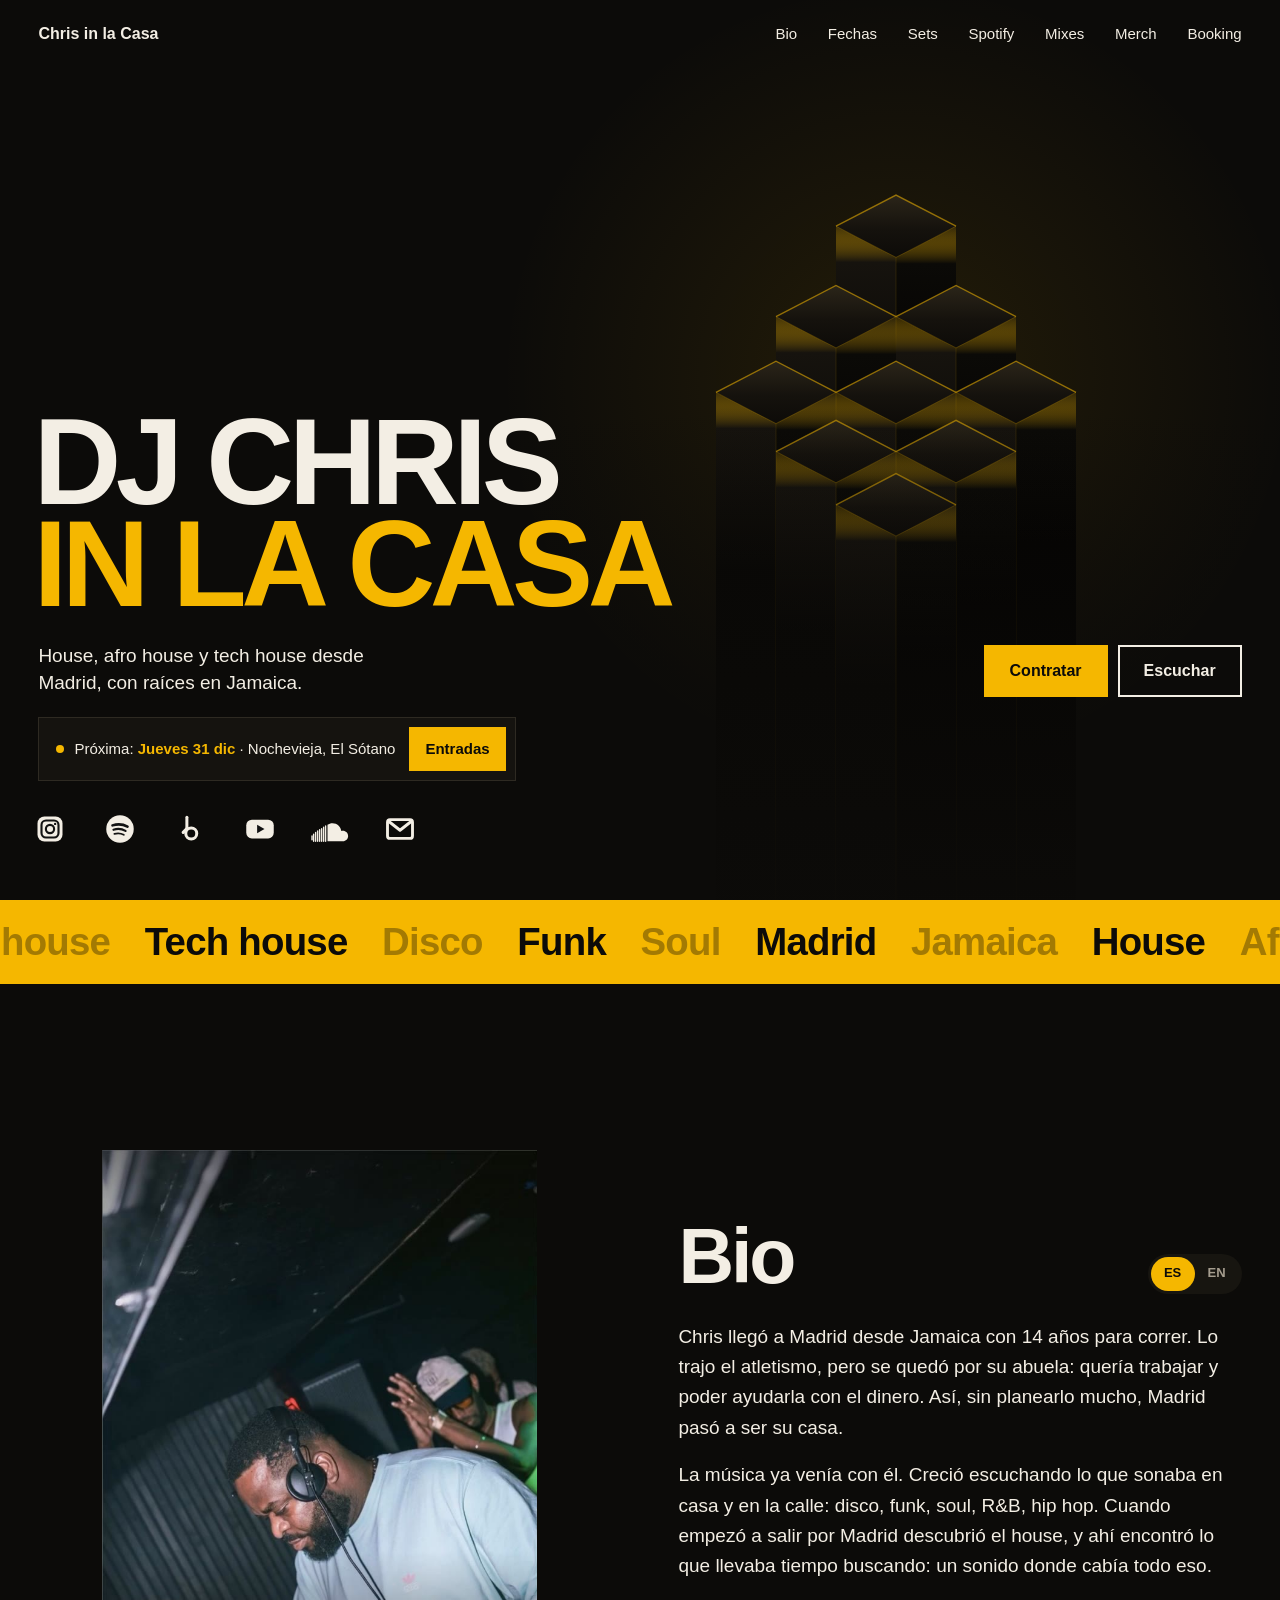
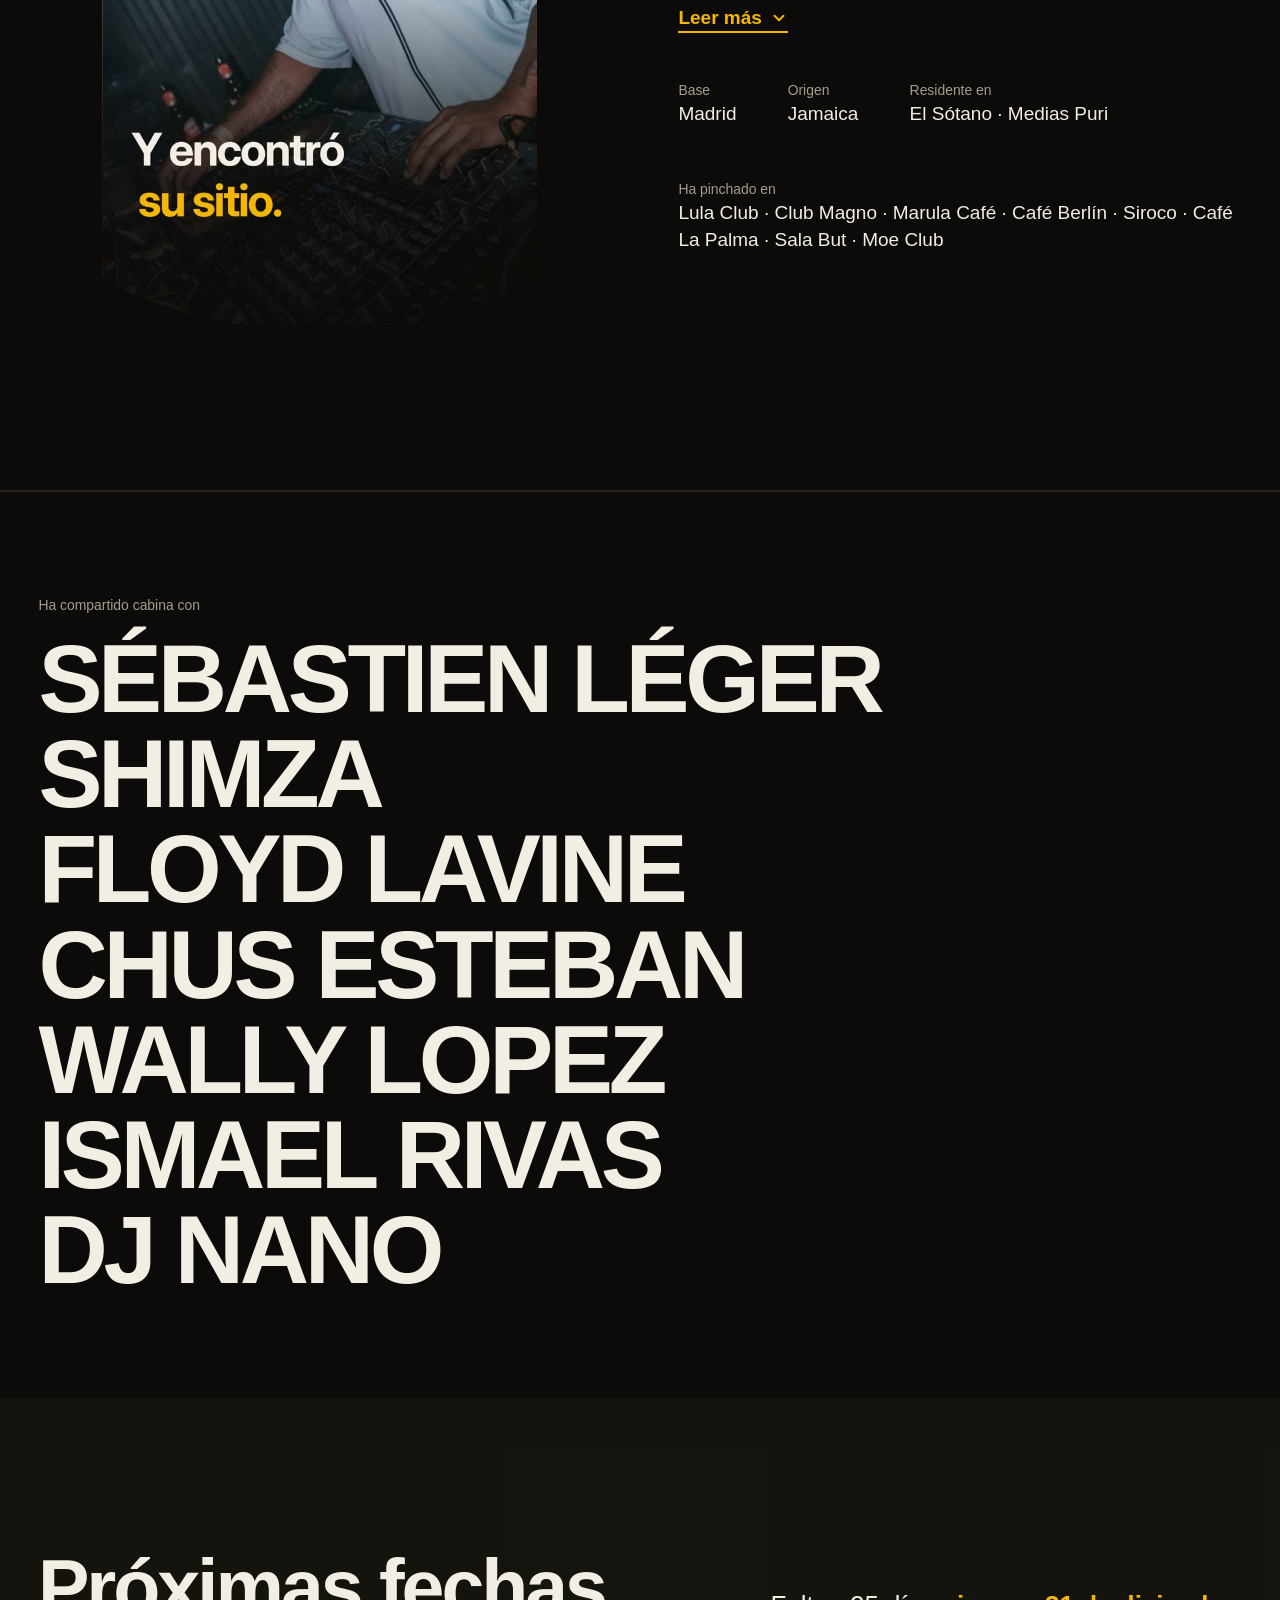
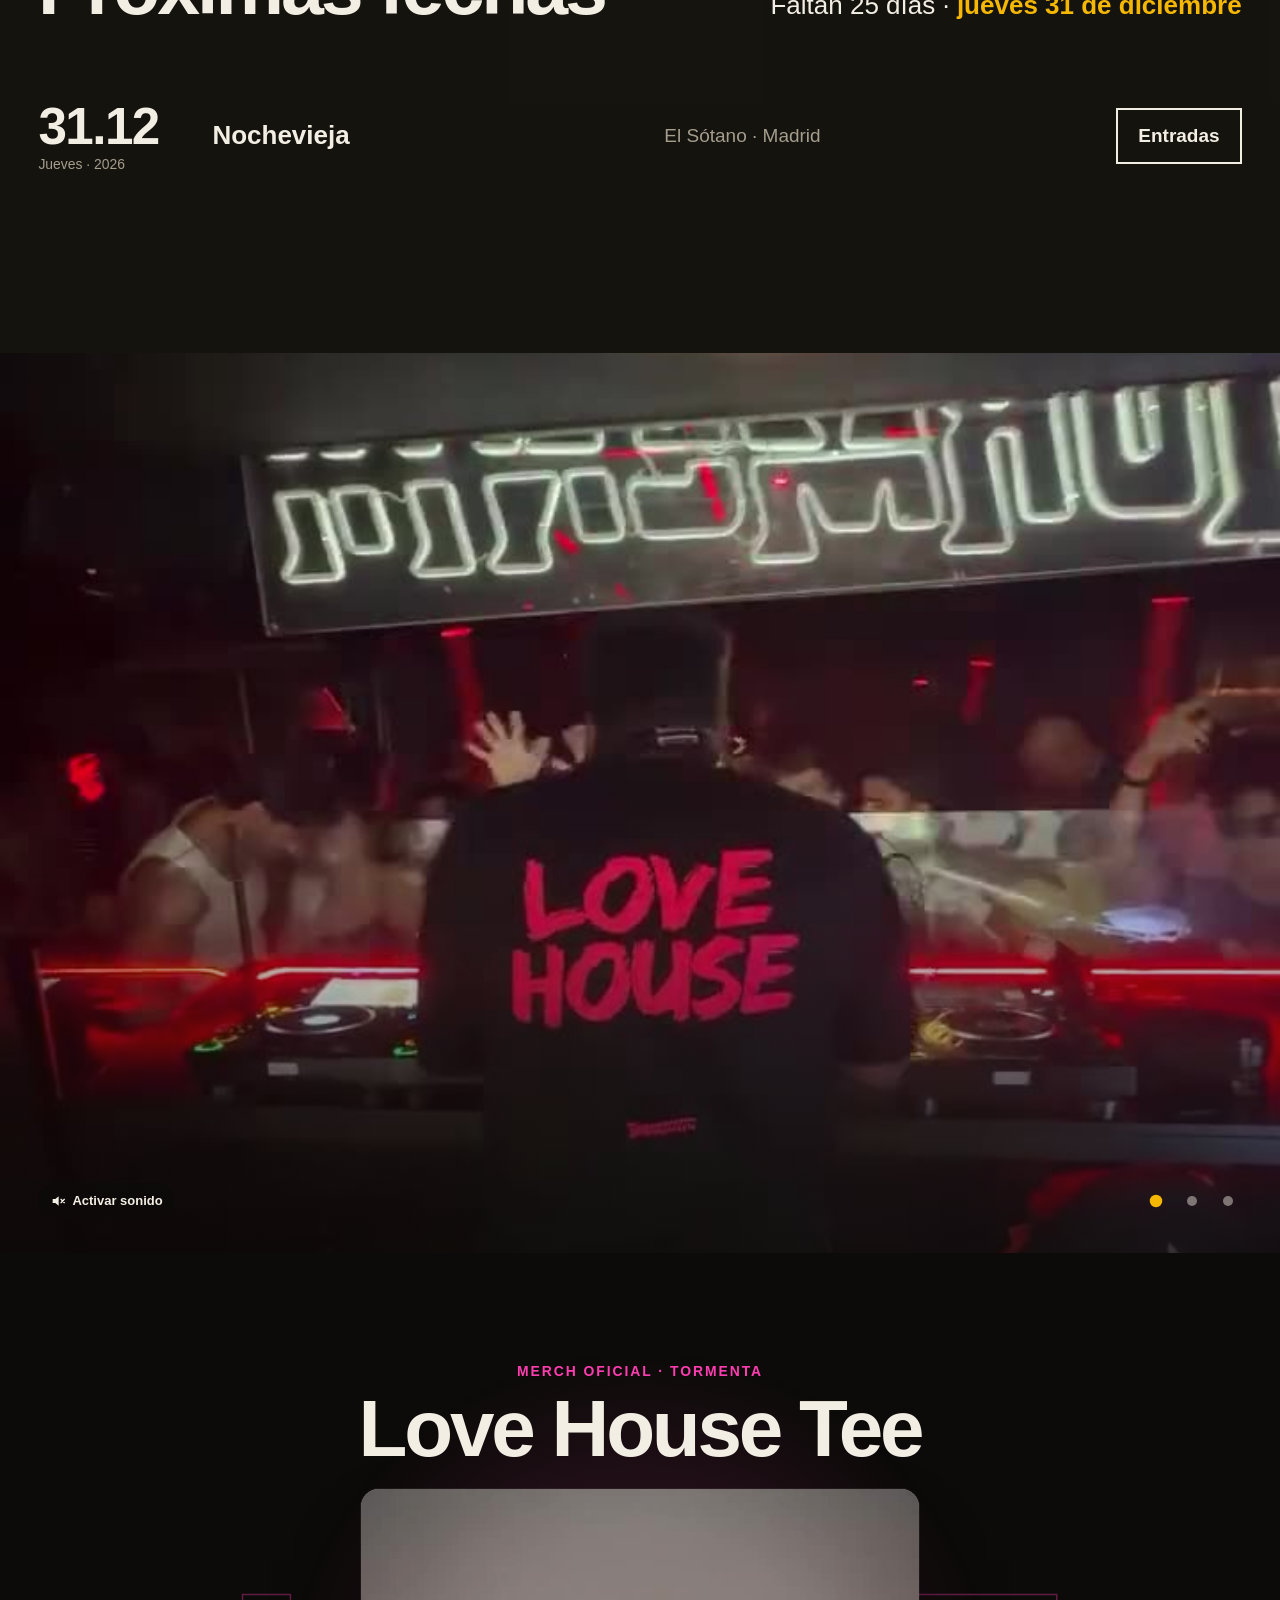
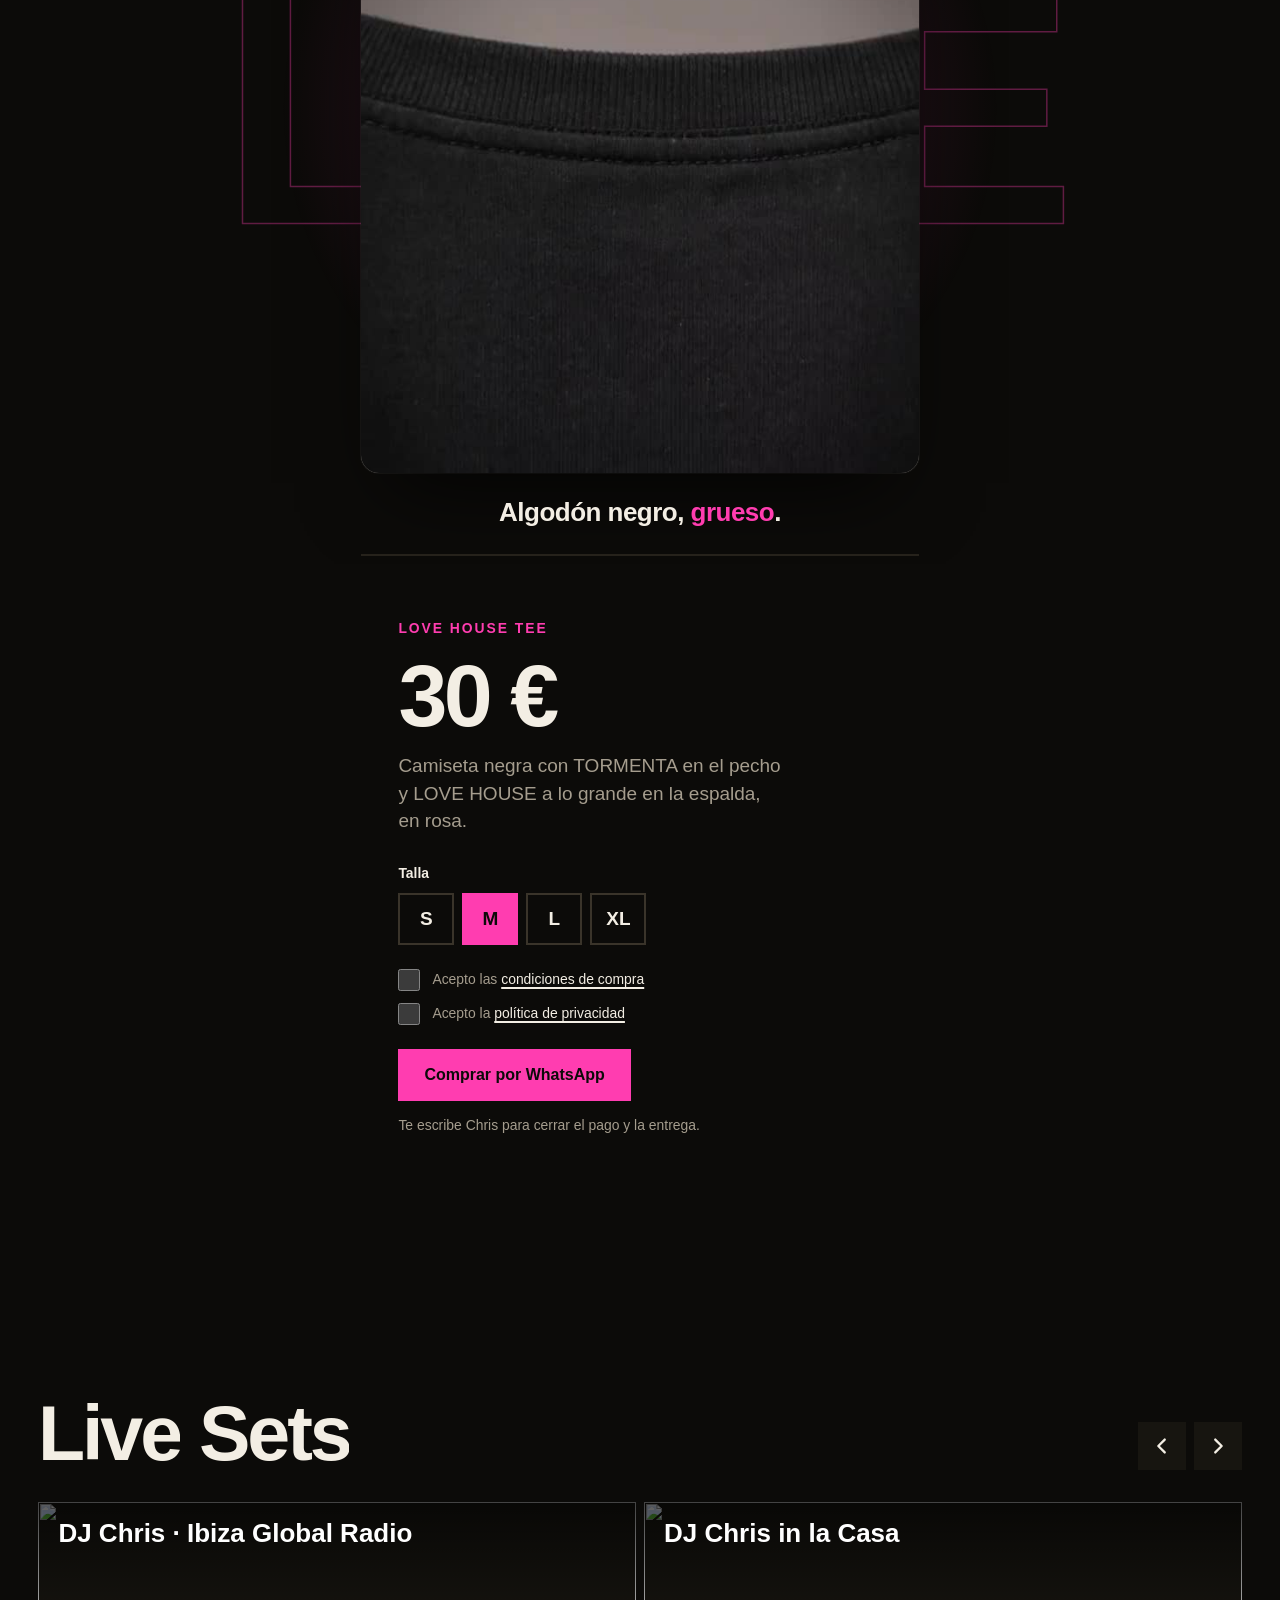
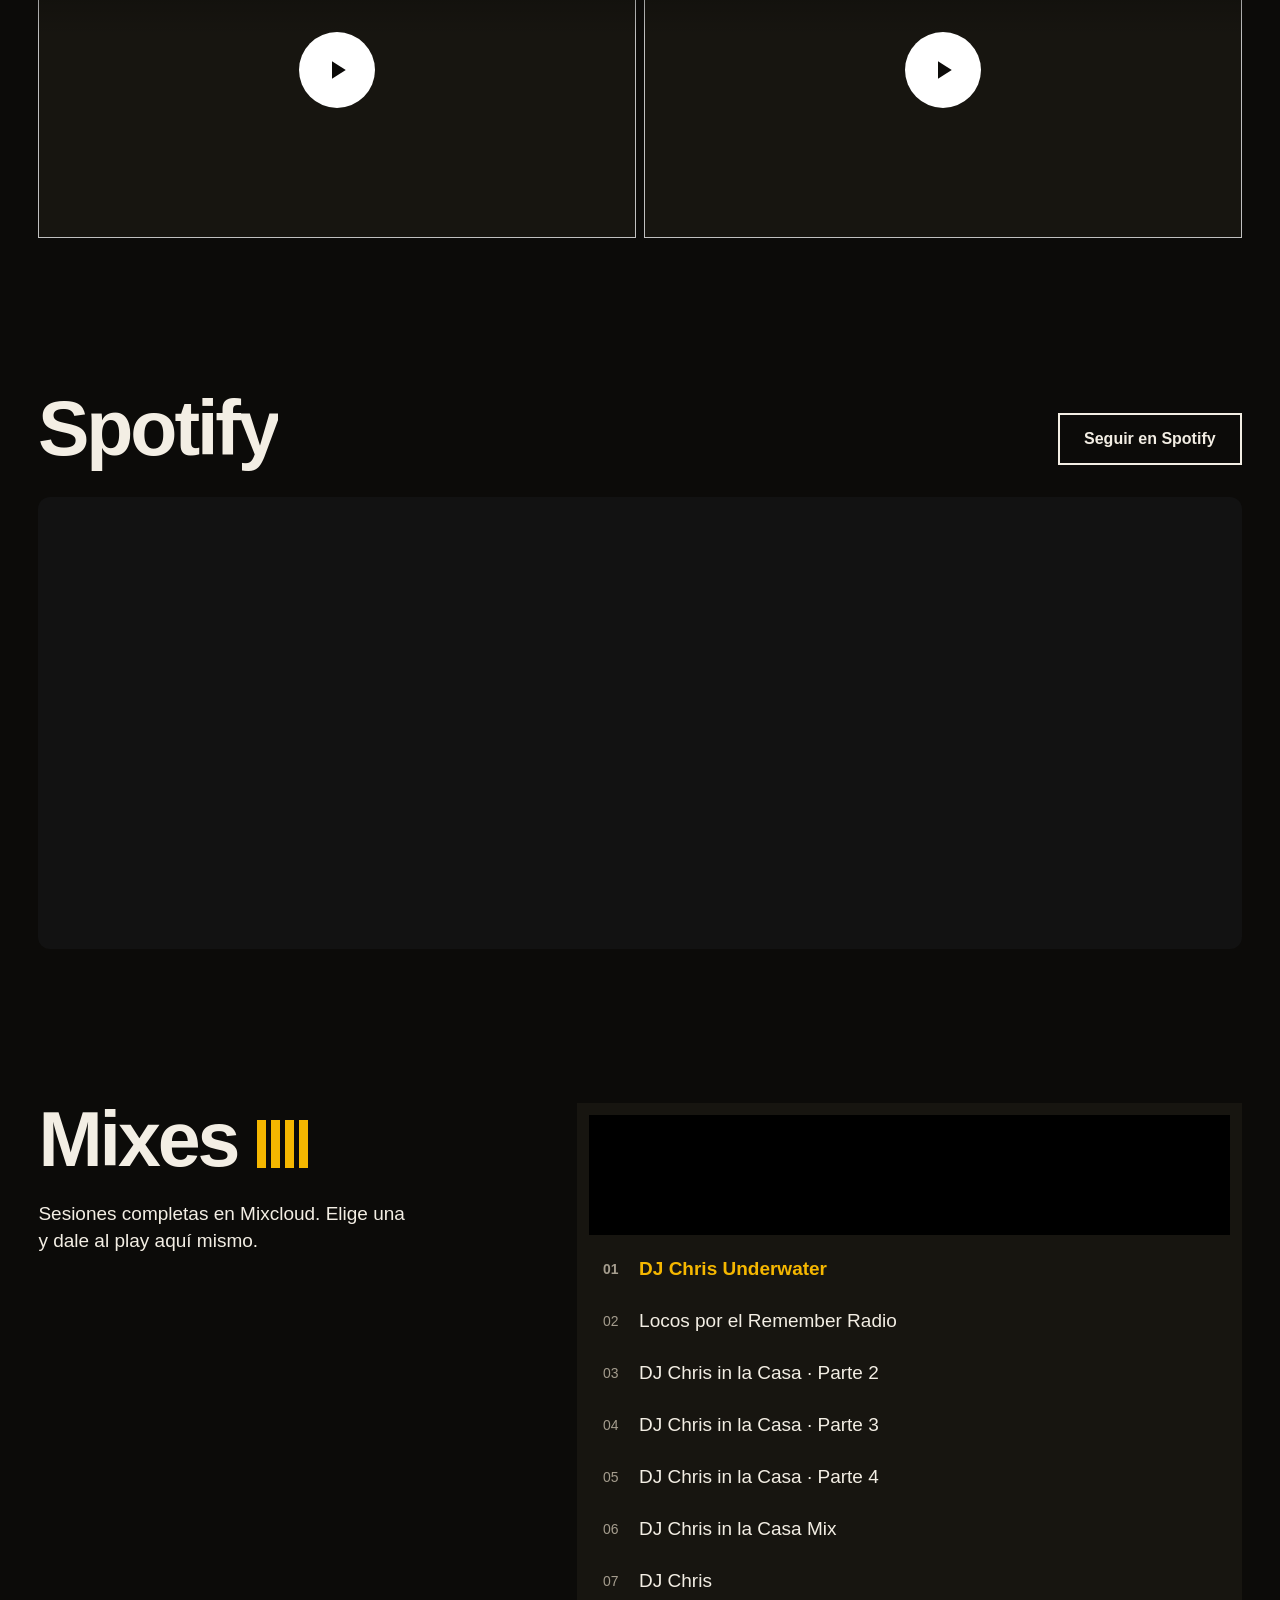
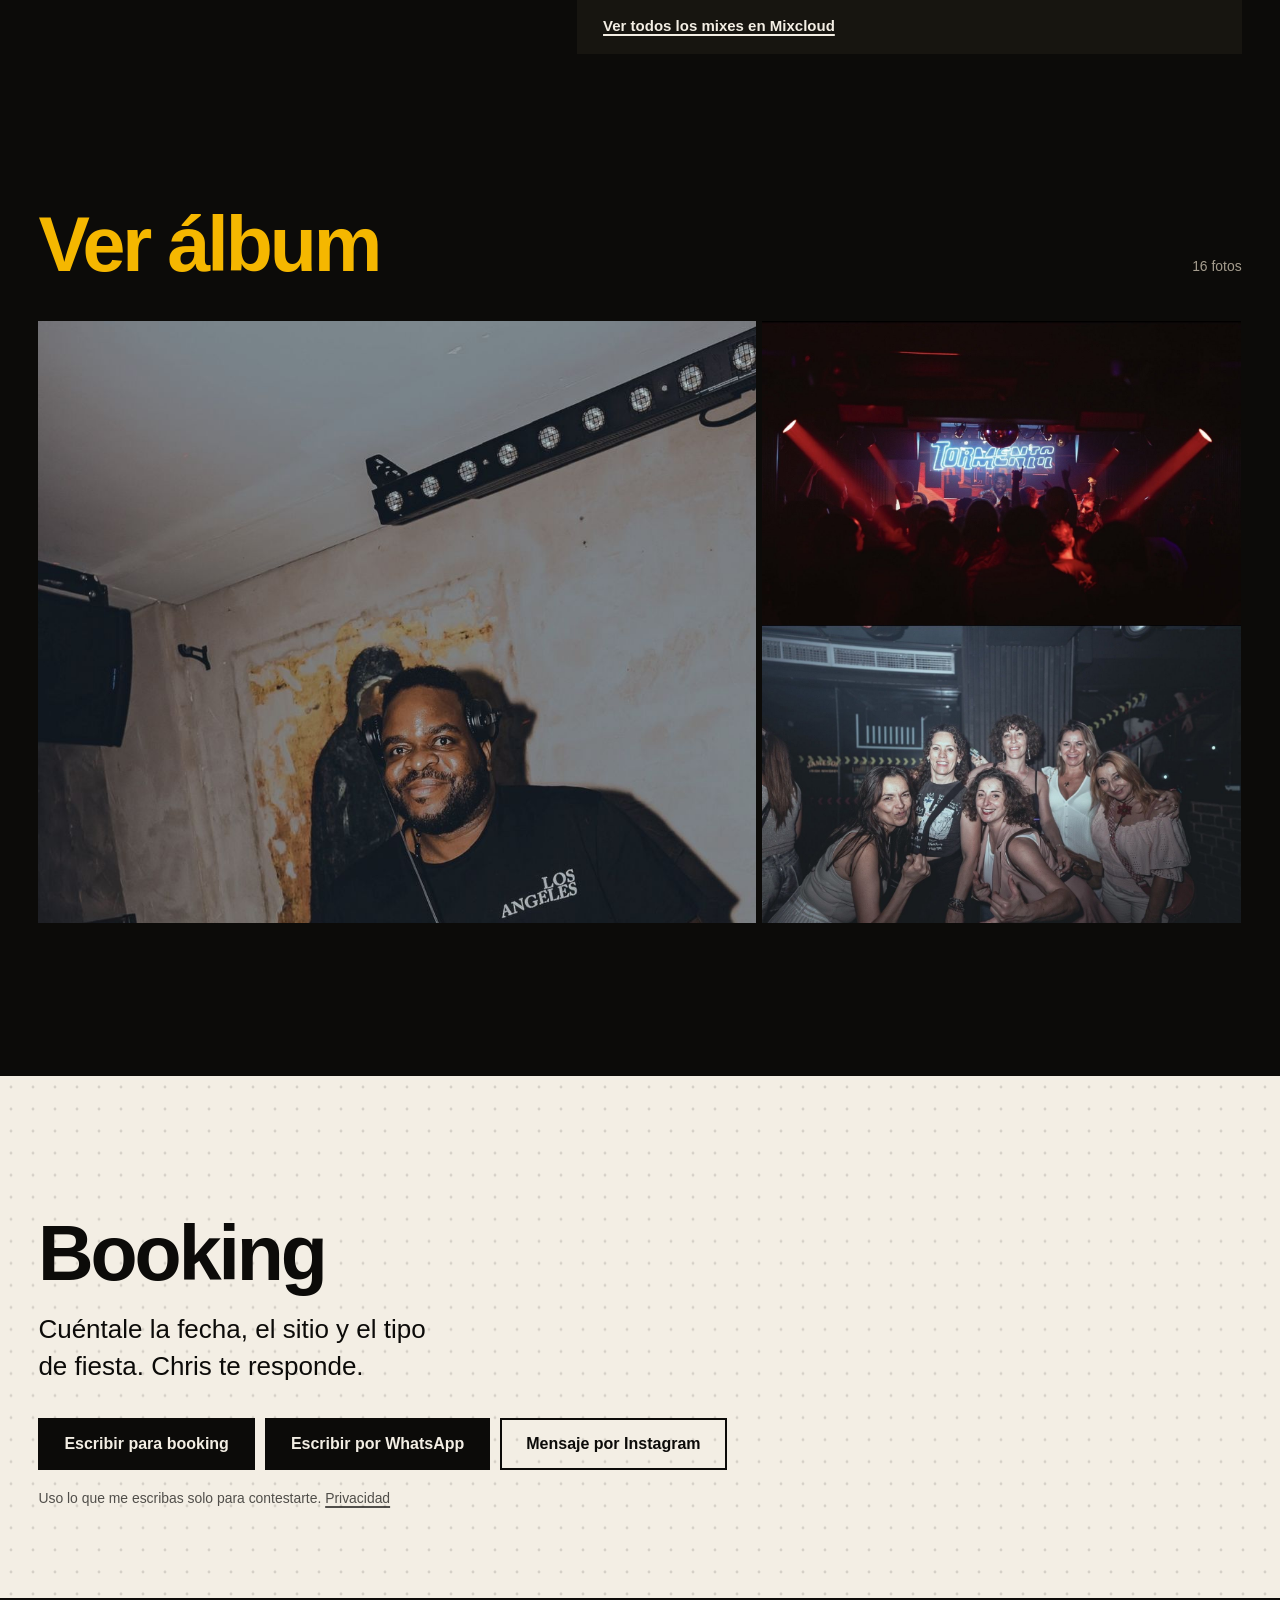
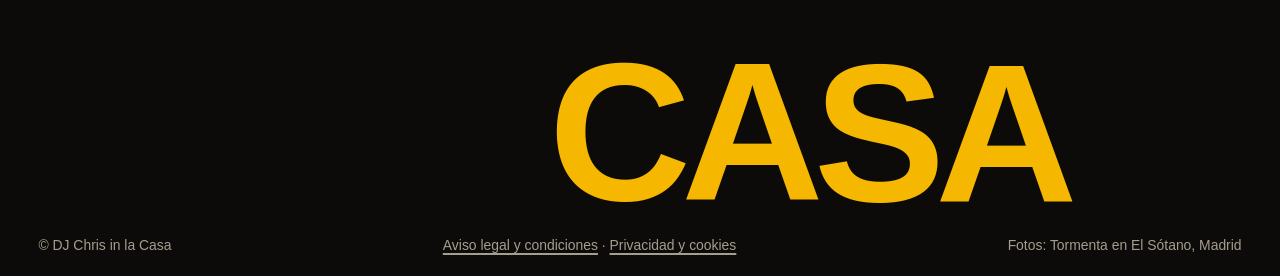
==== index.html @ c92783d1 "Mixes: ordenar Parte 2, 3, 4" ====
<!doctype html>
<html lang="es">
<head>
<meta charset="utf-8">
<meta name="viewport" content="width=device-width, initial-scale=1">
<title>DJ Chris in la Casa · House, afro house y tech house en Madrid</title>
<meta name="description" content="DJ Chris in la Casa, DJ jamaicano afincado en Madrid. Fechas, sets, música y booking.">
<meta property="og:title" content="DJ Chris in la Casa">
<meta property="og:description" content="House, afro house y tech house en Madrid. Fechas, sets y booking.">
<meta property="og:type" content="website">
<meta property="og:image" content="https://djchrisinlacasa.github.io/fotos/og.jpg">
<meta property="og:image:width" content="1200">
<meta property="og:image:height" content="630">
<meta property="og:image:alt" content="DJ Chris in la Casa pinchando en cabina. House, afro house y tech house en Madrid.">
<meta property="og:url" content="https://djchrisinlacasa.github.io/">
<meta name="theme-color" content="#0c0b09">
<meta name="twitter:card" content="summary_large_image">
<meta name="twitter:image" content="https://djchrisinlacasa.github.io/fotos/og.jpg">
<link rel="canonical" href="https://djchrisinlacasa.github.io/">
<script type="application/ld+json">{"@context":"https://schema.org","@type":"Person","name":"DJ Chris in la Casa","jobTitle":"DJ","url":"https://djchrisinlacasa.github.io/","image":"https://djchrisinlacasa.github.io/fotos/portada.jpg","email":"mailto:djchris69@gmail.com","homeLocation":{"@type":"Place","name":"Madrid, España"},"sameAs":["https://www.instagram.com/djchrisinlacasa/","https://open.spotify.com/artist/0pCseto8Q6msOpSJALpSVH","https://www.mixcloud.com/christopherat3/","https://soundcloud.com/djchrisinlacasa"]}</script>
<link rel="preconnect" href="https://api.fontshare.com">
<link rel="preconnect" href="https://cdn.fontshare.com" crossorigin>
<link href="https://api.fontshare.com/v2/css?f[]=general-sans@400,500,700&display=swap" rel="stylesheet">
<style>
:root{
  --bg:#0c0b09; --surface:#171510; --ink:#f3eee4; --muted:#a59d8e;
  --accent:#f5b700; --accent-ink:#0c0b09; --green:#0d3b2b;
  --m:clamp(16px,3vw,40px);
  --small:clamp(.8125rem,.79rem + .1vw,.875rem);
  --body:clamp(1.0625rem,1rem + .25vw,1.1875rem);
  --lead:clamp(1.25rem,1.1rem + .7vw,1.625rem);
  --head:clamp(2.4rem,1.3rem + 4.4vw,5.5rem);
  --ease:cubic-bezier(.23,1,.32,1);
  --font:"General Sans","Helvetica Neue",Arial,sans-serif;
}
*{box-sizing:border-box;margin:0;padding:0}
html{-webkit-text-size-adjust:100%;scroll-behavior:smooth;overflow-x:clip}
html{background:var(--bg);color-scheme:dark}
.skip{position:absolute;left:var(--m);top:-60px;z-index:100;padding:12px 18px;background:var(--accent);color:var(--accent-ink);font-weight:700;text-decoration:none}
.skip:focus{top:12px}
section[id],header[id]{scroll-margin-top:64px}
h1,h2,h3{text-wrap:balance}
p{text-wrap:pretty}
body{background:transparent;color:var(--ink);font-family:var(--font);font-size:var(--body);line-height:1.45;-webkit-font-smoothing:antialiased}
::selection{background:var(--accent);color:var(--accent-ink)}
a{color:inherit;text-underline-offset:.2em;text-decoration-thickness:2px}
:focus-visible{outline:3px solid var(--accent);outline-offset:3px}
img{display:block;max-width:100%;background:var(--surface)}
h2{font-size:var(--head);line-height:.95;letter-spacing:-.04em;font-weight:700}


/* ---------- nav ---------- */
.nav{position:fixed;inset:0 0 auto;z-index:30;display:flex;justify-content:space-between;align-items:center;padding:12px var(--m);transition:background-color .3s,transform .4s var(--ease)}
.nav.solid{background:rgba(12,11,9,.92)}
.nav.hide{transform:translateY(-100%)}
.nav .logo{font-weight:700;text-decoration:none;font-size:16px;padding:10px 0}
.nav ul{display:flex;gap:clamp(14px,2.4vw,32px);list-style:none;font-size:15px;font-weight:500}
.nav ul a{text-decoration:none;padding:10px 0;display:inline-block;position:relative}
.nav ul a::after{content:"";position:absolute;left:0;right:0;bottom:6px;height:2px;background:var(--accent);transform:scaleX(0);transform-origin:right;transition:transform .3s var(--ease)}
.nav ul a:hover::after{transform:scaleX(1);transform-origin:left}

/* ---------- fondo 3D (js/fondo3d.js) ---------- */
.fondo3d{position:fixed;inset:0;width:100%;height:100%;z-index:-1;pointer-events:none}
/* ---------- hero: foto a pantalla completa ---------- */
.hero{position:relative;height:100svh;min-height:600px;overflow:hidden;display:flex;flex-direction:column;justify-content:flex-end;padding:0 var(--m) clamp(24px,5vh,56px)}
.hero-img{position:absolute;inset:0 0 auto;transform-origin:50% 0;width:100%;height:108%;object-fit:cover;object-position:50% 0%;filter:brightness(.72) saturate(1.05)}
.hero::after{content:"";position:absolute;inset:0;background:linear-gradient(to top,rgba(12,11,9,.9) 0%,rgba(12,11,9,0) 55%)}
.hero-fondo{position:absolute;left:0;top:0;width:100%;height:100%;display:block;background:var(--bg);pointer-events:none}
.hero > *:not(.hero-img):not(.hero-fondo){position:relative;z-index:2}
.hero h1{font-weight:700;text-transform:uppercase;line-height:.84;letter-spacing:-.045em;font-size:clamp(60px,11vw,200px);margin-left:-.04em}
.hero h1 .line{display:block;overflow:hidden}
.hero h1 .line > span{display:block}
.hero h1 .gold{color:var(--accent)}
.hero-row{display:flex;justify-content:space-between;align-items:flex-end;gap:24px;margin-top:clamp(20px,3vh,36px)}
.hero-row p{max-width:34ch;font-weight:500}
.btns{display:flex;gap:10px;flex-wrap:wrap}
.btn{display:inline-flex;align-items:center;justify-content:center;min-height:52px;padding:0 26px;background:var(--accent);color:var(--accent-ink);font-weight:700;font-size:16px;text-decoration:none;transition:transform .16s var(--ease),background-color .2s,color .2s}
.btn:hover{background:#ffc928}
.btn:active{transform:scale(.97)}
.btn.ghost{background:transparent;color:var(--ink);box-shadow:inset 0 0 0 2px var(--ink)}
.btn.ghost:hover{background:var(--ink);color:var(--bg)}

.hero-next{display:flex;align-items:center;gap:14px;align-self:flex-start;margin-top:20px;padding:10px 10px 10px 18px;background:rgba(23,21,16,.88);box-shadow:inset 0 0 0 1px #2e2a22;max-width:100%}
.hero-next[hidden]{display:none}
.hero-next .hn-txt{display:flex;align-items:center;gap:10px;font-size:15px;font-weight:500;text-decoration:none;min-height:44px}
.hero-next .hn-txt::before{content:"";flex:none;width:8px;height:8px;border-radius:50%;background:var(--accent);box-shadow:0 0 0 0 rgba(245,183,0,.6);animation:pulse 2s ease-out infinite}
.hero-next b{color:var(--accent);font-weight:700}
.hero-next .hn-txt:hover{text-decoration:underline}
.hero-next .hn-tix{flex:none;display:inline-flex;align-items:center;min-height:44px;padding:0 16px;background:var(--accent);color:var(--accent-ink);font-weight:700;font-size:15px;text-decoration:none;transition:background-color .2s,transform .16s var(--ease)}
.hero-next .hn-tix:hover{background:#ffc928}
.hero-next .hn-tix:active{transform:scale(.97)}
@keyframes pulse{to{box-shadow:0 0 0 10px rgba(245,183,0,0)}}
@media (max-width:820px){.hero-next{align-self:stretch;justify-content:space-between;margin-top:14px;padding-left:14px}.hero-next .hn-txt{font-size:14px}}

/* ---------- barra inferior en el móvil ---------- */
.dock{display:none}
@media (max-width:820px){
  .nav ul{display:none}
  .dock{position:fixed;left:0;right:0;bottom:0;z-index:40;display:grid;grid-template-columns:1fr 1fr 1fr;gap:6px;padding:8px 10px max(8px,env(safe-area-inset-bottom));background:rgba(12,11,9,.94);-webkit-backdrop-filter:blur(12px);backdrop-filter:blur(12px);box-shadow:0 -1px 0 #26221b}
  .dock a{display:flex;flex-direction:column;align-items:center;justify-content:center;gap:3px;min-height:52px;font-size:13px;font-weight:700;text-decoration:none;color:var(--ink);transition:background-color .2s,color .2s}
  .dock a svg{width:22px;height:22px}
  .dock a:active{background:#26221b}
  .dock a.go{background:var(--accent);color:var(--accent-ink)}
  body{padding-bottom:calc(68px + env(safe-area-inset-bottom))}
  .hero{height:auto;min-height:calc(100svh - 68px - env(safe-area-inset-bottom))}
}

/* ---------- cinta con estilos ---------- */
.marquee{background:var(--accent);color:var(--accent-ink);overflow:hidden;white-space:nowrap;padding:14px 0;font-weight:700;font-size:clamp(22px,3vw,40px);letter-spacing:-.02em}
.marquee .track{display:inline-flex;animation:mq 28s linear infinite}
.marquee span{padding-right:.9em}
.marquee span:nth-child(even){color:var(--bg);opacity:.35}
@keyframes mq{to{transform:translateX(-50%)}}

/* ---------- bio ---------- */
.bio{padding:clamp(96px,13vw,200px) var(--m);display:grid;grid-template-columns:1fr 1fr;gap:clamp(32px,6vw,96px);align-items:center}
.bio figure{position:relative;aspect-ratio:4/5;overflow:hidden}
.bio figure img{width:100%;height:115%;object-fit:cover;object-position:50% 8%}
.bio figure.vid{aspect-ratio:9/16;width:min(100%,calc(86svh * 9 / 16));justify-self:center;background:var(--surface)}
.bio figure.vid video{display:block;width:100%;height:100%;object-fit:cover}
.bio .text h2{margin-bottom:32px}
.bio .text p{font-size:var(--lead);line-height:1.4;max-width:30ch}
.bio .text p + p{margin-top:.9em}
.facts{display:flex;gap:clamp(24px,4vw,56px);margin-top:40px;flex-wrap:wrap}
.facts dt{color:var(--muted);font-size:var(--small)}
.facts dd{font-weight:500}
.facts .wide{flex-basis:100%}

/* ---------- ha compartido cabina con ---------- */
.b2b{padding:clamp(56px,8vw,120px) var(--m);border-top:2px solid #26221b}
.b2b-k{font-size:var(--small);font-weight:500;color:var(--muted);margin-bottom:18px}
.b2b ul{list-style:none;display:flex;flex-direction:column;gap:4px;font-size:clamp(32px,7.5vw,120px);font-weight:700;letter-spacing:-.045em;line-height:.95;text-transform:uppercase}
.b2b a{text-decoration:none;background:linear-gradient(var(--accent),var(--accent)) no-repeat 0 92%/0 .08em;transition:background-size .5s var(--ease),color .2s}
.b2b a:hover{color:var(--accent);background-size:100% .08em}
.b2b-w{margin-top:18px;font-size:var(--lead);font-weight:500}
.b2b-w b{color:var(--accent)}

/* ---------- fechas tipo gira ---------- */
.shows{padding:clamp(96px,12vw,180px) var(--m);background:rgba(23,21,16,.86)}
.shows-head{display:flex;justify-content:space-between;align-items:flex-end;gap:24px;margin-bottom:48px;flex-wrap:wrap}
.next{font-size:var(--lead);font-weight:500}
.next strong{color:var(--accent)}
.next-tor{margin-top:10px;font-size:var(--small);font-weight:500;color:var(--muted);text-transform:uppercase;letter-spacing:.08em}
.next-tor b{display:inline-block;margin-right:.35em;font-size:clamp(28px,3.4vw,44px);font-weight:700;letter-spacing:-.03em;line-height:1;color:var(--accent);vertical-align:-.12em;font-variant-numeric:tabular-nums;text-transform:none}
.show{display:grid;grid-template-columns:150px 1fr 1fr auto;align-items:center;gap:24px;padding:28px 0;position:relative;text-decoration:none}
div.show::before{display:none}
.show + .show{box-shadow:0 -2px 0 #26221b}
.show::before{content:"";position:absolute;inset:0 calc(var(--m) * -1);background:var(--accent);transform:scaleY(0);transform-origin:bottom;transition:transform .45s var(--ease);z-index:0}
.show > *{position:relative;z-index:1;transition:color .3s}
.show:hover::before{transform:scaleY(1)}
.show:hover > *{color:var(--accent-ink)}
.show .date{font-size:clamp(32px,4vw,56px);font-weight:700;letter-spacing:-.03em;line-height:1;font-variant-numeric:tabular-nums}
.show .date small{display:block;font-size:var(--small);font-weight:500;letter-spacing:0;color:var(--muted);margin-top:6px}
.show .what{font-size:var(--lead);font-weight:700}
.show .where{color:var(--muted)}
.show .tix{font-weight:700;padding:14px 22px;box-shadow:inset 0 0 0 2px currentColor}
.show:hover .date small,.show:hover .where{color:var(--accent-ink)}
.lineup{grid-column:2 / 4;font-size:var(--small);color:var(--muted);margin-top:-12px}


/* ---------- banda Love House ---------- */
.lovehouse{position:relative;min-height:100svh;overflow:hidden;display:flex;align-items:flex-end;padding:var(--m)}
.lovehouse video{position:absolute;inset:0;width:100%;height:100%;object-fit:cover;object-position:50% 35%;transition:opacity .45s var(--ease),transform .6s var(--ease)}
.lovehouse video.off{opacity:0;transform:scale(1.04)}
/* ---------- en directo ---------- */
.live{padding:clamp(96px,12vw,180px) var(--m) 0}
.live .lead{margin:20px 0 40px;max-width:36ch}
.clips{display:grid;grid-template-columns:repeat(3,1fr);gap:8px}
.clips figure{position:relative}
.clips video{display:block;width:100%;aspect-ratio:9/16;object-fit:cover;background:var(--surface)}
.clips figcaption{margin-top:10px;font-size:var(--small);color:var(--muted)}
@media (max-width:820px){
  .clips{display:flex;overflow-x:auto;scroll-snap-type:x mandatory;margin:0 calc(var(--m) * -1);padding:0 var(--m);gap:10px;scrollbar-width:none}
  .clips::-webkit-scrollbar{display:none}
  .clips figure{flex:0 0 78%;scroll-snap-align:start}
}
.lovehouse::after{content:"";position:absolute;inset:0;background:linear-gradient(to top,rgba(12,11,9,.75),rgba(12,11,9,0) 50%)}
.lovehouse p{position:relative;z-index:1;font-size:var(--head);font-weight:700;letter-spacing:-.04em;line-height:.95;max-width:12ch}

/* ---------- live sets (YouTube) ---------- */
.sets{padding:clamp(96px,12vw,180px) var(--m) 0}
.sets-head{display:flex;justify-content:space-between;align-items:flex-end;margin-bottom:32px}
.arrows{display:flex;gap:8px}
.arr{width:48px;height:48px;display:grid;place-items:center;background:var(--surface);color:var(--ink);border:0;cursor:pointer;transition:background-color .2s,color .2s,transform .16s var(--ease)}
.arr:hover{background:var(--accent);color:var(--accent-ink)}
.arr:active{transform:scale(.94)}
.track-sets{display:grid;grid-auto-flow:column;grid-auto-columns:calc(50% - 4px);gap:8px;overflow-x:auto;scroll-snap-type:x mandatory;scrollbar-width:none}
.track-sets::-webkit-scrollbar{display:none}
.yt{position:relative;display:block;aspect-ratio:16/9;overflow:hidden;border:0;padding:0;background:#000;cursor:pointer;scroll-snap-align:start;color:#fff;text-align:left;font:inherit}
.yt img{width:100%;height:100%;object-fit:cover;transition:transform .8s var(--ease),filter .3s}
.yt::after{content:"";position:absolute;inset:0;background:linear-gradient(to bottom,rgba(0,0,0,.65),rgba(0,0,0,0) 40%)}
.yt:hover img{transform:scale(1.04);filter:brightness(1.1)}
.yt-title{position:absolute;left:20px;right:20px;top:16px;z-index:1;font-weight:700;font-size:var(--lead);line-height:1.2}
.yt-play{position:absolute;left:50%;top:50%;width:76px;height:76px;margin:-38px 0 0 -38px;border-radius:50%;background:#fff;color:#0c0b09;display:grid;place-items:center;z-index:1;transition:transform .2s var(--ease),background-color .2s}
.yt:hover .yt-play{transform:scale(1.08);background:var(--accent)}
.yt iframe{position:absolute;inset:0;width:100%;height:100%;border:0}
@media (max-width:820px){.yt-title{font-size:17px;left:14px;right:14px;top:12px}.track-sets{grid-auto-columns:88%;margin:0 calc(var(--m) * -1);padding:0 var(--m);scroll-padding:0 var(--m)}.yt-play{width:60px;height:60px;margin:-30px 0 0 -30px}}

/* ---------- iconos de redes ---------- */
.socials{display:flex;justify-content:center;align-items:center;gap:clamp(14px,5vw,56px);list-style:none;padding:36px 0;margin:0 calc(var(--m) * -1) 40px;background:#131313}
.socials a{display:grid;place-items:center;min-width:44px;height:52px;color:var(--ink);transition:color .2s,transform .2s var(--ease)}
.socials a:hover{color:var(--accent);transform:translateY(-3px)}
.socials svg{width:44px;height:44px}
.socials li:nth-child(5) svg{width:55px}
@media (max-width:600px){.hero{padding-bottom:30px}.hero .top-socials{justify-content:center;margin:30px 0 0;gap:18px}.hero .top-socials svg{width:28px;height:28px}.socials{gap:8px;justify-content:space-evenly;padding:28px 8px}.socials svg{width:30px;height:30px}.socials li:nth-child(5) svg{width:38px}}


.hero .top-socials{background:none;margin:30px auto 0;padding:0;justify-content:center;gap:clamp(10px,3.8vw,26px)}
.hero .top-socials svg{width:30px;height:30px}
.hero .top-socials li:nth-child(5) svg{width:38px}
.hero .top-socials a{color:var(--ink)}
.hero .top-socials a:hover{color:var(--accent)}
@media (min-width:821px){.hero .top-socials{justify-content:flex-start;margin:22px 0 0 -10px}}
@media (max-width:370px){.hero .top-socials a{min-width:38px}.hero .top-socials svg{width:25px;height:25px}.hero .top-socials li:nth-child(5) svg{width:33px}}


/* ---------- botón de sonido ---------- */
.sound{position:absolute;left:var(--m);bottom:calc(var(--m) - 4px);z-index:2;display:inline-flex;align-items:center;gap:6px;min-height:36px;padding:0 12px;border:0;border-radius:999px;background:rgba(12,11,9,.72);color:var(--ink);font:inherit;font-weight:700;font-size:13px;cursor:pointer;transition:background-color .2s,color .2s,transform .16s var(--ease)}
.sound:hover{background:var(--accent);color:var(--accent-ink)}
.sound:active{transform:scale(.96)}
.sound .ic-on{display:none}
.sound[aria-pressed="true"] .ic-on{display:block}
.sound[aria-pressed="true"] .ic-off{display:none}
.sound[aria-pressed="true"]{background:var(--accent);color:var(--accent-ink)}

/* ---------- music (portadas) ---------- */
.mus{padding:clamp(96px,12vw,180px) var(--m) 0}
.track-music{display:grid;grid-auto-flow:column;grid-auto-columns:calc(25% - 6px);gap:8px;overflow-x:auto;scroll-snap-type:x mandatory;scrollbar-width:none}
.track-music::-webkit-scrollbar{display:none}
.mcard{display:block;background:var(--surface);text-decoration:none;scroll-snap-align:start;padding:0 0 22px;transition:background-color .25s}
.mcard img{width:100%;height:auto;aspect-ratio:1;object-fit:cover;transition:filter .3s}
.mcard:hover{background:#26221b}
.mcard:hover img{filter:brightness(1.12)}
.mt{display:block;font-weight:700;font-size:var(--lead);line-height:1.2;margin:18px 18px 4px}
.ms{display:block;color:var(--muted);font-size:var(--small);margin:0 18px}
@media (max-width:820px){.track-music{grid-auto-columns:72%;margin:0 calc(var(--m) * -1);padding:0 var(--m);scroll-padding:0 var(--m)}.sound{padding:0 11px;font-size:12px}}


/* ---------- music (Spotify) ---------- */
.mus{padding:clamp(96px,12vw,180px) var(--m) 0}
.mus .sets-head{gap:16px;flex-wrap:wrap}
.spotify{background:#121212;border-radius:12px;overflow:hidden}
.spotify iframe{display:block;width:100%;height:452px;border:0}


/* ---------- bio con idioma ---------- */
.bio-head{display:flex;justify-content:space-between;align-items:flex-end;gap:16px;margin-bottom:28px}
.bio .text .bio-head h2{margin-bottom:0}
.lang{display:inline-flex;background:var(--surface);padding:3px;border-radius:999px}
.lang button{border:0;background:none;color:var(--muted);font:inherit;font-weight:700;font-size:13px;min-width:44px;min-height:34px;border-radius:999px;cursor:pointer;transition:background-color .2s,color .2s}
.lang button[aria-pressed="true"]{background:var(--accent);color:var(--accent-ink)}
.bio .text .bio-txt p{font-size:var(--body);line-height:1.6;max-width:52ch}
.bio-txt p + p{margin-top:.9em}


/* ---------- mixcloud ---------- */
.mix{background:var(--surface);padding:12px}
.mix iframe{display:block;width:100%;height:120px;border:0;background:#000}
.mixlist{list-style:none;margin-top:8px;max-height:360px;overflow-y:auto}
.mixlist button{display:flex;align-items:center;gap:14px;width:100%;min-height:52px;padding:0 14px;border:0;background:none;color:var(--ink);font:inherit;font-weight:500;text-align:left;cursor:pointer;transition:background-color .2s,color .2s}
.mixlist button:hover{background:#26221b}
.mixlist button[aria-current="true"]{color:var(--accent);font-weight:700}
.mixlist .n{color:var(--muted);font-size:var(--small);font-variant-numeric:tabular-nums;min-width:22px}
.mixall{display:inline-block;margin:12px 14px 6px;font-weight:700;font-size:15px}


.vdots{position:absolute;right:var(--m);bottom:var(--m);z-index:2;display:flex;gap:8px}
.vdots button{width:28px;height:28px;border:0;background:none;padding:0;cursor:pointer;display:grid;place-items:center}
.vdots button::before{content:"";width:10px;height:10px;border-radius:50%;background:rgba(243,238,228,.45);transition:background-color .2s,transform .2s}
.vdots button[aria-pressed="true"]::before{background:var(--accent);transform:scale(1.25)}

/* ---------- música ---------- */
.music{padding:clamp(96px,12vw,180px) var(--m);display:grid;grid-template-columns:5fr 7fr;gap:clamp(32px,5vw,80px);align-items:start}
.music h2{display:flex;align-items:flex-end;gap:.25em}
.eq{display:inline-flex;gap:5px;height:.62em;align-items:flex-end;margin-bottom:.1em}
.eq i{width:9px;background:var(--accent);height:100%;transform-origin:bottom;animation:eq 1s ease-in-out infinite alternate}
.eq i:nth-child(2){animation-delay:-.35s;animation-duration:.8s}
.eq i:nth-child(3){animation-delay:-.6s;animation-duration:1.2s}
.eq i:nth-child(4){animation-delay:-.15s;animation-duration:.9s}
@keyframes eq{from{transform:scaleY(.2)}to{transform:scaleY(1)}}
.music .lead{margin:24px 0 32px;max-width:36ch}
.player{background:var(--surface);aspect-ratio:auto;min-height:420px}
.player iframe{display:block;width:100%;height:450px;border:0}
.platforms{display:grid;gap:8px}
.platforms a{display:flex;justify-content:space-between;align-items:center;min-height:64px;padding:0 22px;background:var(--surface);text-decoration:none;font-weight:700;font-size:var(--lead);transition:background-color .25s,color .25s,padding .35s var(--ease)}
.platforms a span{font-weight:500;font-size:var(--small);color:var(--muted);transition:color .25s}
.platforms a:hover{background:var(--accent);color:var(--accent-ink);padding-left:30px}
.platforms a:hover span{color:var(--accent-ink)}

/* ---------- galería ---------- */
.gallery{padding:0 0 clamp(96px,12vw,180px)}
.gallery h2{padding:0 var(--m);margin-bottom:40px}
.grid{display:grid;grid-template-columns:repeat(12,1fr);gap:8px;padding:0 var(--m)}
.grid figure{overflow:hidden;position:relative}
.grid img{width:100%;height:100%;object-fit:cover;transform:scale(1.08);transition:transform 1.2s var(--ease),filter .4s}
.grid figure:hover img{transform:scale(1.03);filter:brightness(1.12)}
.g1{grid-column:1 / 9;aspect-ratio:16/10}
.g2{grid-column:9 / 13;aspect-ratio:4/5}
.g3{grid-column:1 / 5;aspect-ratio:4/5}
.g4{grid-column:5 / 13;aspect-ratio:8/5}
.g5,.g6,.g7{grid-column:span 4;aspect-ratio:2/3}
.grid figcaption{position:absolute;left:16px;bottom:14px;font-size:var(--small);font-weight:500;color:#fff;text-shadow:0 1px 8px rgba(0,0,0,.6)}

/* ---------- álbum ---------- */
.acover{display:grid;grid-template-columns:3fr 2fr;grid-template-rows:1fr 1fr;gap:6px;width:calc(100% - 2 * var(--m));margin:0 var(--m);aspect-ratio:5/4;max-height:80svh;padding:0;border:0;background:none;cursor:pointer;position:relative;text-align:left;font:inherit;color:#fff}
.acover > span:not(.acover-info){overflow:hidden;background:var(--surface)}
.acover-a{grid-row:1 / 3}
.acover img{width:100%;height:100%;object-fit:cover;transform:scale(1.08);transition:transform 1.2s var(--ease),filter .4s}
.js .acover.in img,.acover:not(.reveal) img{transform:scale(1)}
.acover:hover img{transform:scale(1.04);filter:brightness(1.1)}
.album-h{display:flex;align-items:baseline;justify-content:space-between;gap:16px;flex-wrap:wrap}
.album-link{padding:0;border:0;background:none;font:inherit;letter-spacing:inherit;line-height:inherit;color:var(--accent);cursor:pointer;text-align:left;background-image:linear-gradient(var(--accent),var(--accent));background-repeat:no-repeat;background-position:0 96%;background-size:0 .08em;transition:background-size .5s var(--ease)}
.album-link:hover{background-size:100% .08em}
.album-link:active{transform:scale(.98)}
.album-link:focus-visible,.acover:focus-visible{outline:3px solid var(--accent);outline-offset:4px}
.album-n{font-size:var(--small);font-weight:500;letter-spacing:0;color:var(--muted)}
@media (min-width:821px){.acover{aspect-ratio:16/8}}

/* visor a pantalla completa */
html.lb-open{overflow:hidden}
.lb{position:fixed;inset:0;width:100%;height:100%;max-width:none;max-height:none;margin:0;padding:0;border:0;background:#0c0b09;color:var(--ink)}
.lb::backdrop{background:#0c0b09}
.lb[open]{animation:lbIn .28s var(--ease)}
@keyframes lbIn{from{opacity:0;transform:scale(.97)}to{opacity:1;transform:none}}
.lb-track{display:flex;height:100%;overflow-x:auto;overflow-y:hidden;scroll-snap-type:x mandatory;scrollbar-width:none;overscroll-behavior:contain}
.lb-track::-webkit-scrollbar{display:none}
.lb-slide{flex:0 0 100%;height:100%;display:grid;place-items:center;scroll-snap-align:center;padding:64px 0 76px}
.lb-slide img{max-width:100%;max-height:100%;width:auto;height:auto;object-fit:contain;background:none}
.lb-bar{position:absolute;left:0;right:0;display:flex;justify-content:space-between;align-items:center;padding:10px var(--m);pointer-events:none}
.lb-bar > *{pointer-events:auto}
.lb-top{top:0}.lb-bot{bottom:0;padding-bottom:max(14px,env(safe-area-inset-bottom))}
.lb-count{font-weight:700;font-size:15px;font-variant-numeric:tabular-nums}
.lb-btn{width:48px;height:48px;display:grid;place-items:center;border:0;border-radius:50%;background:rgba(255,255,255,.1);color:var(--ink);cursor:pointer;transition:background-color .2s,color .2s,transform .16s var(--ease)}
.lb-btn:hover{background:var(--accent);color:var(--accent-ink)}
.lb-btn:active{transform:scale(.94)}
.lb-btn:focus-visible{outline:3px solid var(--accent);outline-offset:2px}
.lb-grid{position:absolute;inset:0;overflow-y:auto;overscroll-behavior:contain;padding:68px var(--m) max(24px,env(safe-area-inset-bottom))}
.lb-grid ul{list-style:none;display:grid;grid-template-columns:repeat(2,1fr);gap:4px}
@media (min-width:821px){.lb-grid ul{grid-template-columns:repeat(4,1fr);gap:8px}}
.lb-grid button{display:block;width:100%;aspect-ratio:1;padding:0;border:0;background:var(--surface);cursor:zoom-in;overflow:hidden}
.lb-grid img{width:100%;height:100%;object-fit:cover;transition:filter .3s}
.lb-grid button:hover img{filter:brightness(1.15)}
.lb-grid button:focus-visible{outline:3px solid var(--accent);outline-offset:-3px}
.lb-head{position:absolute;top:0;left:0;right:0;z-index:2;display:flex;justify-content:space-between;align-items:center;padding:10px var(--m);background:rgba(12,11,9,.92)}
.lb-head h2{font-size:20px;letter-spacing:-.02em}
.lb-view{position:absolute;inset:0;background:#0c0b09;z-index:3}
.lb-view[hidden],.lb-grid[hidden]{display:none}
.lb-cap{flex:1;text-align:center;font-size:var(--small);color:var(--muted);padding:0 12px;overflow:hidden;text-overflow:ellipsis;white-space:nowrap}

/* revelado de fotos: una cortina que se abre */
.js .reveal{clip-path:inset(100% 0 0 0);transition:clip-path 1.2s var(--ease)}
.js .reveal.in{clip-path:inset(0 0 0 0)}
.js .reveal.in img{transform:scale(1)}
.js .rise{opacity:0;transform:translateY(28px);transition:opacity .8s var(--ease),transform .8s var(--ease)}
.js .rise.in{opacity:1;transform:none}

/* ---------- booking ---------- */
.booking{background:var(--ink);color:var(--bg);padding:clamp(72px,11vw,180px) var(--m) clamp(48px,7vw,96px);display:flex;flex-direction:column;gap:48px}
.booking .ask{font-size:var(--lead);font-weight:500;max-width:28ch}
.mail{display:block;font-size:clamp(30px,7.2vw,124px);font-weight:500;letter-spacing:-.045em;line-height:.95;text-decoration:none;overflow-wrap:anywhere;background:linear-gradient(var(--accent),var(--accent)) no-repeat 0 92%/0 .12em;transition:background-size .6s var(--ease)}
.mail:hover{background-size:100% .12em}
.bk-btns{margin-top:32px}
.bk-btn{background:var(--bg);color:var(--ink)}
.bk-btn:hover{background:var(--accent);color:var(--accent-ink)}
.booking .bk-ghost{color:var(--bg);box-shadow:inset 0 0 0 2px var(--bg)}
.booking .bk-ghost:hover{background:var(--bg);color:var(--ink)}
.cols{display:grid;grid-template-columns:repeat(4,1fr);gap:24px;font-size:15px}
.cols h3{font-size:var(--small);font-weight:500;color:#6b6457;margin-bottom:8px}
.cols a{display:inline-block;padding:6px 0}

footer{padding:56px var(--m) 20px;overflow:hidden}
footer .big{font-weight:700;text-transform:uppercase;letter-spacing:-.05em;line-height:.8;font-size:15.4vw;white-space:nowrap;color:var(--accent)}
footer small{display:flex;justify-content:space-between;gap:16px;flex-wrap:wrap;margin-top:24px;color:var(--muted);font-size:var(--small)}


@media (min-width:821px){
  .hero-img{left:auto;right:0;width:52%;object-position:50% 0%}
  .hero h1{font-size:clamp(60px,9.5vw,190px)}
}
@media (max-width:820px){
  .nav ul li.opt{display:none}
  .bk-btns{flex-direction:column}
  .hero h1{font-size:clamp(44px,16.5vw,200px)}
  .hero-row{flex-direction:column;align-items:stretch}
  .btns .btn{flex:1}
  .bio{grid-template-columns:1fr}
  .bio figure{aspect-ratio:4/5;max-height:70svh}
  .bio figure.vid{aspect-ratio:9/16;max-height:none;width:100%}
  .shows-head{margin-bottom:24px}
  .show{grid-template-columns:1fr auto;gap:6px 16px;padding:24px 0}
  .show .date{grid-column:1 / -1}
  .show .what{grid-column:1}
  .show .where{grid-column:1}
  .show .tix{grid-column:2;grid-row:2 / 4;align-self:center;padding:12px 16px}
  .lineup{grid-column:1 / -1;margin-top:6px}
  .music{grid-template-columns:1fr}
  .player iframe{height:400px}
  .g1,.g4{grid-column:1 / -1;aspect-ratio:3/2}
  .g2,.g3,.g5,.g6{grid-column:span 6;aspect-ratio:2/3}
  .g7{grid-column:1 / -1;aspect-ratio:4/5}
  .hero-img{height:62svh;object-position:50% 100%;-webkit-mask-image:linear-gradient(#000 72%,transparent);mask-image:linear-gradient(#000 72%,transparent)}
  .hero::after{background:linear-gradient(to top,rgba(12,11,9,.95) 0%,rgba(12,11,9,.8) 30%,rgba(12,11,9,.35) 50%,rgba(12,11,9,0) 64%)}
  .lovehouse{min-height:80svh}
  .cols{grid-template-columns:1fr}
  .mail{font-size:11vw}
  .mail span{display:block}
}
@media (prefers-reduced-motion:reduce){
  *,*::before,*::after{animation:none!important;transition:none!important;scroll-behavior:auto!important}
  .hero h1 .line > span,.hero-row{transform:none;opacity:1}
  .js .reveal{clip-path:none}.js .rise{opacity:1;transform:none}
}

/* ---------- merch: camiseta Tormenta (scroll) ---------- */
.merch{--pink:#ff3db0;position:relative}
.m-scroll{position:relative}
.m-stage{position:relative;overflow:hidden;display:flex;flex-direction:column;align-items:center;gap:22px;padding:clamp(72px,12vh,140px) var(--m) 8px}
.m-glow{position:absolute;left:50%;top:50%;width:min(110vw,820px);aspect-ratio:1;transform:translate(-50%,-50%);background:radial-gradient(circle,rgba(255,61,176,.24),rgba(255,61,176,0) 62%);pointer-events:none}
.m-word{position:absolute;left:50%;top:50%;transform:translate(-50%,-50%);font-weight:700;letter-spacing:-.05em;line-height:.85;font-size:clamp(5rem,26vw,22rem);color:transparent;-webkit-text-stroke:1.5px rgba(255,61,176,.35);white-space:nowrap;pointer-events:none;opacity:var(--wo,1)}
.m-head{position:relative;text-align:center;z-index:2}
.m-head .kicker{color:var(--pink);font-weight:700;font-size:var(--small);letter-spacing:.14em;text-transform:uppercase;margin-bottom:10px}
.m-head h2{font-size:clamp(2.2rem,1rem + 5vw,5rem)}
.tee{position:relative;z-index:1;perspective:1600px;width:min(78vw,50svh,520px);aspect-ratio:750/786;margin-top:clamp(40px,10vh,110px);background:none;border:0;padding:0;color:inherit}
.tee-in{position:absolute;inset:0;transform-style:preserve-3d;will-change:transform}
.tee img{position:absolute;inset:0;width:100%;height:100%;object-fit:contain;background:none;-webkit-backface-visibility:hidden;backface-visibility:hidden;filter:drop-shadow(0 30px 40px rgba(0,0,0,.6))}
.tee .t-back{transform:rotateY(180deg)}
.tee-float{position:absolute;inset:0;animation:teeFloat 4.5s ease-in-out infinite}
.m-card{position:relative;z-index:1;width:min(92vw,62svh,560px);aspect-ratio:640/670;border-radius:18px;overflow:hidden;background:#9a948c;box-shadow:0 40px 80px -30px rgba(0,0,0,.8),0 0 0 1px rgba(255,255,255,.06)}
.m-card video{position:absolute;inset:0;width:100%;height:100%;display:block;object-fit:cover}
.m-static .m-card{margin-top:0}
@keyframes teeFloat{0%,100%{transform:translateY(0)}50%{transform:translateY(-10px)}}
.m-cap{position:relative;width:100%;height:1.4em;z-index:2;text-align:center;font-weight:700;font-size:var(--lead);letter-spacing:-.02em}
.m-cap span{position:absolute;left:0;right:0;bottom:0;opacity:0;transform:translateY(16px);transition:opacity .45s var(--ease),transform .45s var(--ease)}
.m-cap span.on{opacity:1;transform:none}
.m-cap em{font-style:normal;color:var(--pink)}
.m-bar{position:relative;width:min(92vw,62svh,560px);height:2px;background:#26221b;z-index:2}
.m-bar i{display:block;height:100%;background:var(--pink);transform-origin:left;transform:scaleX(var(--p,0))}
.merch-info{position:relative;z-index:1;max-width:560px;margin:0 auto;padding:clamp(24px,6vh,64px) var(--m) clamp(72px,12vh,140px)}
.merch-info .kicker{color:var(--pink);font-weight:700;font-size:var(--small);letter-spacing:.14em;text-transform:uppercase;margin-bottom:14px}
.merch-info .price{font-size:clamp(3rem,2rem + 5vw,5.5rem);font-weight:700;letter-spacing:-.04em;line-height:1;margin-bottom:12px}
.merch .desc{color:var(--muted);max-width:38ch;margin-bottom:28px}
.sizes{border:0;padding:0;margin:0 0 24px}
.sizes legend{font-size:var(--small);font-weight:700;margin-bottom:10px}
.sizes div{display:flex;gap:8px}
.sizes label{position:relative}
.sizes input{position:absolute;opacity:0;inset:0}
.sizes span{display:grid;place-items:center;min-width:56px;height:52px;font-weight:700;box-shadow:inset 0 0 0 2px #3a342a;transition:background-color .2s,color .2s,box-shadow .2s;cursor:pointer}
.sizes input:checked+span{background:var(--pink);color:#0c0b09;box-shadow:inset 0 0 0 2px var(--pink)}
.sizes input:focus-visible+span{outline:3px solid var(--accent);outline-offset:3px}
.merch .buy{background:var(--pink);color:#0c0b09}
.merch .buy:hover{background:#ff6cc4}
.merch .note{margin-top:14px;font-size:var(--small);color:var(--muted)}
.checks{display:grid;gap:12px;margin:0 0 24px}
.chk{display:flex;gap:12px;align-items:flex-start;font-size:var(--small);line-height:1.45;color:var(--muted);cursor:pointer}
.chk input{flex:none;width:22px;height:22px;margin:0;accent-color:var(--pink);cursor:pointer}
.chk a{color:var(--ink)}
.chk.miss span{color:#ff8a8a}
.chk-msg{font-size:var(--small);color:#ff8a8a;min-height:0}
.chk-msg:empty{display:none}
.embed-gate{display:grid;place-items:center;align-content:center;gap:12px;width:100%;padding:24px;border:0;background:#121212;color:var(--ink);font:inherit;text-align:center;cursor:pointer}
.embed-gate b{display:inline-flex;align-items:center;gap:10px;padding:14px 22px;border-radius:999px;background:var(--ink);color:var(--bg);font-weight:700;transition:background-color .2s}
.embed-gate:hover b{background:var(--accent)}
.embed-gate small{max-width:42ch;color:var(--muted);font-size:var(--small);line-height:1.4}
.spotify .embed-gate{height:452px}
.mix .embed-gate{height:120px;padding:12px;gap:8px;background:#000}
.mix .embed-gate b{padding:10px 18px}
.legal-links a{color:var(--muted)}
.legal-links a:hover{color:var(--ink)}
.bk-note{margin-top:18px;font-size:var(--small);opacity:.7}
.bk-note a{color:inherit}
@media (max-width:820px){.merch .buy{width:100%}}
/* sin animaciones: camiseta quieta, toca para girar */
.m-static .m-scroll{height:auto}
.m-static .m-stage{position:relative;height:auto;padding-top:clamp(72px,12vh,140px);gap:20px}
.m-static .m-head,.m-static .m-cap,.m-static .m-bar,.m-static .m-word{position:static;transform:none}
.m-static .m-cap span,.m-static .m-bar,.m-static .m-word{display:none}
.m-static .tee{margin-top:0;cursor:pointer}
.m-static .tee-in{transition:transform .8s var(--ease)}
.m-static .tee.back .tee-in{transform:rotateY(180deg)}
@media (prefers-reduced-motion:reduce){.tee-float{animation:none!important}}
/* movimiento: Lenis + GSAP (js/motion.js) */
html.lenis,html.lenis body{height:auto}
html.lenis{scroll-behavior:auto}
.lenis.lenis-stopped{overflow:clip}
.lenis [data-lenis-prevent]{overscroll-behavior:contain}
.lenis.lenis-smooth iframe{pointer-events:none}
h2 .w{display:inline-block;overflow:hidden;vertical-align:top;padding-bottom:.14em;margin-bottom:-.14em}
h2 .w>span{display:inline-block;will-change:transform}
footer .big .ch{display:inline-block}
.btn.mag{transition:transform .16s var(--ease),translate .35s var(--ease),background-color .2s,color .2s}
.booking{position:relative;isolation:isolate}
.booking .dots{position:absolute;inset:0;width:100%;height:100%;z-index:-1;pointer-events:none}
.sbar{position:fixed;left:0;right:0;top:0;height:2px;z-index:31;background:var(--accent);transform:scaleX(0);transform-origin:0 50%;pointer-events:none}
.bio-txt .bw{opacity:.22;transition:opacity .25s linear}
.bio-txt .bw.lit{opacity:1}
.js .bio:not(.open) .bio-txt p:nth-child(n+3){display:none}
.more{display:inline-flex;align-items:center;gap:8px;min-height:44px;margin-top:14px;padding:0;border:0;background:none;color:var(--accent);font:inherit;font-weight:700;font-size:var(--body);cursor:pointer;background-image:linear-gradient(var(--accent),var(--accent));background-repeat:no-repeat;background-position:0 85%;background-size:100% 2px}
.more svg{transition:transform .3s var(--ease)}
.bio.open .more svg{transform:rotate(180deg)}
.more:focus-visible{outline:3px solid var(--accent);outline-offset:4px}
.tilt{transform-style:preserve-3d;will-change:transform}
</style>
</head>
<body>
<script>document.documentElement.classList.add('js')</script>


<a class="skip" href="#bio">Saltar al contenido</a>
<nav class="nav" id="nav" aria-label="Principal">
  <a class="logo" href="#top" translate="no">Chris in la Casa</a>
  <ul>
    <li class="opt"><a href="#bio">Bio</a></li>
    <li><a href="#fechas">Fechas</a></li>
    <li class="opt"><a href="#sets">Sets</a></li>
    <li class="opt"><a href="#music">Spotify</a></li>
    <li class="opt"><a href="#musica">Mixes</a></li>
    <li><a href="#merch">Merch</a></li>
    <li><a href="#booking">Booking</a></li>
  </ul>
</nav>

<header class="hero" id="top">
  <canvas class="hero-fondo" id="heroImg" aria-hidden="true"></canvas>
  <h1 aria-label="DJ Chris in la Casa" translate="no">
    <span class="line"><span>DJ Chris</span></span>
    <span class="line"><span class="gold">in la Casa</span></span>
  </h1>
  <div class="hero-row">
    <p>House, afro house y tech house desde Madrid, con raíces en Jamaica.</p>
    <div class="btns">
      <a class="btn" href="#booking">Contratar</a>
      <a class="btn ghost" href="#musica">Escuchar</a>
    </div>
  </div>
  <div class="hero-next" id="heroNext" hidden></div>
  <ul class="socials top-socials" aria-label="Redes">
    <li><a href="https://www.instagram.com/djchrisinlacasa/" target="_blank" rel="noopener" aria-label="Instagram"><svg viewBox="0 0 24 24"><rect x="2" y="2" width="20" height="20" rx="5.5" fill="currentColor"/><rect x="5.2" y="5.2" width="13.6" height="13.6" rx="3.6" fill="none" stroke="#131313" stroke-width="1.7"/><circle cx="12" cy="12" r="3.3" fill="none" stroke="#131313" stroke-width="1.7"/><circle cx="16.1" cy="7.9" r="0.95" fill="#131313"/></svg></a></li>
    <li><a href="https://open.spotify.com/artist/0pCseto8Q6msOpSJALpSVH" target="_blank" rel="noopener" aria-label="Spotify"><svg viewBox="0 0 24 24"><circle cx="12" cy="12" r="11" fill="currentColor"/><g fill="none" stroke="#131313" stroke-linecap="round"><path d="M6 9.1c4-1.3 8.4-1 12 1" stroke-width="2.1"/><path d="M6.8 12.6c3.3-1 6.7-.7 9.6.9" stroke-width="1.8"/><path d="M7.5 15.9c2.6-.7 5.2-.5 7.5.7" stroke-width="1.5"/></g></svg></a></li>
    <li><a href="https://www.beatport.com/search?q=DJ%20Chris%20in%20la%20Casa" target="_blank" rel="noopener" aria-label="Beatport"><svg viewBox="0 0 24 24" fill="none" stroke="currentColor" stroke-width="2.4" stroke-linecap="round"><path d="M9.5 2.5v9.2"/><path d="M9.5 11.7l-3 3"/><circle cx="13" cy="15.6" r="4.4"/></svg></a></li>
    <li><a href="https://www.youtube.com/watch?v=PV6GmPca9F0" target="_blank" rel="noopener" aria-label="YouTube"><svg viewBox="0 0 24 24"><rect x="1" y="4.5" width="22" height="15" rx="4.5" fill="currentColor"/><path d="M9.7 8.6v6.8l5.9-3.4z" fill="#131313"/></svg></a></li>
    <li><a href="https://soundcloud.com/djchrisinlacasa" target="_blank" rel="noopener" aria-label="SoundCloud"><svg viewBox="0 0 30 24" fill="currentColor"><path d="M13 8.6c1.1-.8 2.5-1.3 4-1.3 3.7 0 6.7 2.8 7 6.3.4-.1.8-.2 1.3-.2 2.4 0 4.2 1.9 4.2 4.2S27.7 21.8 25.3 21.8H13z"/><g stroke="currentColor" stroke-width="1.1" stroke-linecap="round"><path d="M11.5 9.5v12.3M9.9 10.6v11.2M8.3 11.8v10M6.7 12.6v9.2M5.1 13.6v8.2M3.5 14.8v7M1.9 16.2v5.6M.6 17.6v3"/></g></svg></a></li>
    <li><a href="mailto:djchris69@gmail.com?subject=Booking%20DJ%20Chris%20in%20la%20Casa" aria-label="Email"><svg viewBox="0 0 24 24" fill="none" stroke="currentColor" stroke-width="2.3" stroke-linejoin="round"><rect x="2" y="4.5" width="20" height="15" rx="2"/><path d="M2.6 5.6L12 13l9.4-7.4"/></svg></a></li>
  </ul>
</header>

<div class="marquee" aria-hidden="true"><div class="track">
  <span>House</span><span>Afro house</span><span>Tech house</span><span>Disco</span><span>Funk</span><span>Soul</span><span>Madrid</span><span>Jamaica</span>
  <span>House</span><span>Afro house</span><span>Tech house</span><span>Disco</span><span>Funk</span><span>Soul</span><span>Madrid</span><span>Jamaica</span>
</div></div>

<main>
  <section class="bio" id="bio" aria-labelledby="bio-t">
    <figure class="reveal vid"><video id="bioVideo" src="videos/bio.mp4?v=3" poster="videos/bio.jpg?v=3" muted loop playsinline preload="none" aria-label="Vídeo de la bio: la historia de DJ Chris, de Jamaica a las cabinas de Madrid"></video></figure>
    <div class="text">
      <div class="bio-head rise">
        <h2 id="bio-t">Bio</h2>
        <div class="lang" role="group" aria-label="Idioma de la bio">
          <button type="button" data-lang="es" aria-pressed="true">ES</button>
          <button type="button" data-lang="en" aria-pressed="false">EN</button>
        </div>
      </div>
      <div class="bio-txt rise" id="bioTxtEs" data-lang="es" lang="es">
        <p>Chris llegó a Madrid desde Jamaica con 14 años para correr. Lo trajo el atletismo, pero se quedó por su abuela: quería trabajar y poder ayudarla con el dinero. Así, sin planearlo mucho, Madrid pasó a ser su casa.</p>
        <p>La música ya venía con él. Creció escuchando lo que sonaba en casa y en la calle: disco, funk, soul, R&amp;B, hip hop. Cuando empezó a salir por Madrid descubrió el house, y ahí encontró lo que llevaba tiempo buscando: un sonido donde cabía todo eso.</p>
        <p>Empezó pinchando en bares y salas pequeñas y fue haciéndose un nombre en la noche de la ciudad. Ha pasado por Lula Club, Club Magno, Sala But, Café Berlín, Café La Palma, Marula Café, Siroco y Moe Club, entre otras.</p>
        <p>Hoy pincha house, afro house y tech house, con el groove de la música negra con la que creció. En cabina no tiene prisa. Empieza tranquilo, mira a la gente, lee la pista y aprieta cuando nota que todo el mundo está dentro. Le gusta que la noche suba poco a poco.</p>
        <p>Es residente en El Sótano, donde pincha en Tormenta, y en Medias Puri. Ha compartido cabina con Sébastien Léger, Shimza, Floyd Lavine, Chus Esteban, Wally Lopez, Ismael Rivas y DJ Nano. Ha sonado en Ibiza Global Radio.</p>
        <p>Ahora también produce. Su remix de «El Robo Del Siglo», de Tucu (Tucu) &amp; Zelante, sale el 11 de noviembre de 2026 en Katarsis Musik, y es el primero de lo que quiere sacar a partir de ahora.</p>
      </div>
      <div class="bio-txt rise" id="bioTxtEn" data-lang="en" lang="en" hidden>
        <p>Chris moved from Jamaica to Madrid at 14 to run. Athletics brought him here, but he stayed for his grandmother: he wanted to work and help her out with money. Without planning it much, Madrid became home.</p>
        <p>The music came with him. He grew up on what played at home and on the street: disco, funk, soul, R&amp;B, hip hop. When he started going out in Madrid he found house, and with it the sound he'd been looking for, one with room for all of that.</p>
        <p>He started out in bars and small rooms and slowly built a name in the city's nightlife. He has played Lula Club, Club Magno, Sala But, Café Berlín, Café La Palma, Marula Café, Siroco and Moe Club, among others.</p>
        <p>Today he plays house, afro house and tech house, carrying the groove of the Black music he grew up with. He's never in a hurry in the booth. He starts easy, watches the people, reads the floor and pushes when he feels everyone is in. He likes a night that builds slowly.</p>
        <p>He holds residencies at El Sótano, where he plays Tormenta, and at Medias Puri. He has shared the booth with Sébastien Léger, Shimza, Floyd Lavine, Chus Esteban, Wally Lopez, Ismael Rivas and DJ Nano. He has been on Ibiza Global Radio.</p>
        <p>He's producing now too. His remix of "El Robo Del Siglo" by Tucu (Tucu) &amp; Zelante is out on Katarsis Musik on 11 November 2026, the first of the music he wants to release from here on.</p>
      </div>
      <button type="button" class="more" id="bioMore" aria-expanded="false" aria-controls="bioTxtEs bioTxtEn"><span>Leer más</span><svg viewBox="0 0 24 24" width="18" height="18" aria-hidden="true"><path d="M6 9l6 6 6-6" fill="none" stroke="currentColor" stroke-width="2.5" stroke-linecap="round" stroke-linejoin="round"/></svg></button>
      <dl class="facts rise">
        <div><dt>Base</dt><dd>Madrid</dd></div>
        <div><dt>Origen</dt><dd>Jamaica</dd></div>
        <div><dt>Residente en</dt><dd>El Sótano · Medias Puri</dd></div>
        <div class="wide"><dt>Ha pinchado en</dt><dd>Lula Club · Club Magno · Marula Café · Café Berlín · Siroco · Café La Palma · Sala But · Moe Club</dd></div>
      </dl>
    </div>
  </section>

  <section class="b2b" aria-labelledby="b2b-t">
    <p class="b2b-k rise" id="b2b-t">Ha compartido cabina con</p>
    <ul class="rise" translate="no">
      <li><a href="https://www.instagram.com/sebastien_leger/" target="_blank" rel="noopener">Sébastien Léger</a></li>
      <li><a href="https://www.instagram.com/shimza.dj/" target="_blank" rel="noopener">Shimza</a></li>
      <li><a href="https://www.instagram.com/floyd.lavine/" target="_blank" rel="noopener">Floyd Lavine</a></li>
      <li><a href="https://www.instagram.com/chuslesteban/" target="_blank" rel="noopener">Chus Esteban</a></li>
      <li><a href="https://www.instagram.com/wallylopez/" target="_blank" rel="noopener">Wally Lopez</a></li>
      <li><a href="https://www.instagram.com/djismaelrivas/" target="_blank" rel="noopener">Ismael Rivas</a></li>
      <li><a href="https://www.instagram.com/djnanoshow/" target="_blank" rel="noopener">DJ Nano</a></li>
    </ul>
  </section>

  <section class="shows" id="fechas" aria-labelledby="fechas-t">
    <div class="shows-head">
      <h2 id="fechas-t" class="rise">Próximas fechas</h2>
      <div class="next-wrap rise">
        <p class="next" id="next" aria-live="polite">Próxima sesión: <strong>viernes 23 de octubre</strong></p>
        <p class="next-tor" id="nextTor" hidden></p>
      </div>
    </div>
    <div id="showList">
      <a class="show rise" data-date="2026-10-23" href="https://salaelsotano.com" target="_blank" rel="noopener">
        <span class="date">23.10<small>Viernes · 2026</small></span>
        <span class="what">Tormenta</span>
        <span class="where">El Sótano · C/ Las Maldonadas, 6 · Madrid</span>
        <span class="tix">Entradas</span>
        <span class="lineup">Con Irene Gutierrez, Loopita, Vico Deep y Yannik</span>
      </a>
      <a class="show rise" data-date="2026-10-30" href="https://tickets.oneboxtds.com/mediaspuri/select/3036348" target="_blank" rel="noopener">
        <span class="date">30.10<small>Viernes · 2026</small></span>
        <span class="what">Medias Puri</span>
        <span class="where">Madrid · Residencia</span>
        <span class="tix">Entradas</span>
      </a>
      <a class="show rise" data-date="2026-10-31" href="https://tickets.oneboxtds.com/mediaspuri/select/3036348" target="_blank" rel="noopener">
        <span class="date">31.10<small>Sábado · 2026</small></span>
        <span class="what">Medias Puri</span>
        <span class="where">Madrid · Residencia</span>
        <span class="tix">Entradas</span>
      </a>
      <a class="show rise" data-date="2026-11-14" href="https://ra.co/events/2570341" target="_blank" rel="noopener">
        <span class="date">14.11<small>Sábado · 2026</small></span>
        <span class="what">DaH! Sessions</span>
        <span class="where">Under Bridge · C/ Caños Viejos, 3 · Madrid</span>
        <span class="tix">Entradas</span>
        <span class="lineup">Chris b2b Vico Deep, Giulia Mad b2b Ineluctable y Jobe1811 b2b Lucará</span>
      </a>
      <a class="show rise" data-date="2026-11-28" href="https://tickets.oneboxtds.com/mediaspuri/select/3036348" target="_blank" rel="noopener">
        <span class="date">28.11<small>Sábado · 2026</small></span>
        <span class="what">Medias Puri</span>
        <span class="where">Madrid · Residencia</span>
        <span class="tix">Entradas</span>
      </a>
      <a class="show rise" data-date="2026-12-04" href="https://salaelsotano.com" target="_blank" rel="noopener">
        <span class="date">04.12<small>Viernes · 00:00 hasta el cierre</small></span>
        <span class="what">Tormenta</span>
        <span class="where">El Sótano · C/ Las Maldonadas, 6 · Madrid</span>
        <span class="tix">Entradas</span>
        <span class="lineup">Con Bembi b2b Camila Di Rauso, Giulia Mad b2b Ina Housez, Vico Deep y Yhago</span>
      </a>
      <a class="show rise" data-date="2026-12-31" href="https://salaelsotano.com" target="_blank" rel="noopener">
        <span class="date">31.12<small>Jueves · 2026</small></span>
        <span class="what">Nochevieja</span>
        <span class="where">El Sótano · Madrid</span>
        <span class="tix">Entradas</span>
      </a>
    </div>
  </section>

  <section class="lovehouse" aria-label="Love house">
    <video id="hmVideo" src="videos/lovehouse.mp4?v=3" poster="videos/lovehouse.jpg?v=3" autoplay muted playsinline preload="metadata"></video>
    <video id="hmVideo2" class="off" muted playsinline preload="none" aria-hidden="true"></video>
    <div class="vdots" role="group" aria-label="Elegir vídeo">
      <button type="button" data-src="videos/lovehouse.mp4?v=3" data-poster="videos/lovehouse.jpg?v=3" aria-pressed="true" aria-label="Vídeo 1"></button>
      <button type="button" data-src="videos/housemusic.mp4?v=1" data-poster="videos/housemusic.jpg?v=1" aria-pressed="false" aria-label="Vídeo 2"></button>
      <button type="button" data-src="videos/tormenta.mp4?v=2" data-poster="videos/tormenta.jpg?v=2" aria-pressed="false" aria-label="Vídeo 3: Tormenta en El Sótano"></button>
    </div>
    <button type="button" class="sound" id="soundBtn" aria-pressed="false"><svg class="ic-off" viewBox="0 0 24 24" width="16" height="16" aria-hidden="true"><path d="M4 9h4l5-4v14l-5-4H4z" fill="currentColor"/><path d="M16.5 9.5l5 5M21.5 9.5l-5 5" stroke="currentColor" stroke-width="2" stroke-linecap="round"/></svg><svg class="ic-on" viewBox="0 0 24 24" width="16" height="16" aria-hidden="true"><path d="M4 9h4l5-4v14l-5-4H4z" fill="currentColor"/><path d="M16 8.5a5 5 0 0 1 0 7M18.8 6a8.5 8.5 0 0 1 0 12" fill="none" stroke="currentColor" stroke-width="2" stroke-linecap="round"/></svg><span>Activar sonido</span></button>
  </section>



  <section class="merch" id="merch" aria-labelledby="merch-t">
    <div class="m-scroll" id="mScroll">
      <div class="m-stage" id="mStage">
        <div class="m-glow" aria-hidden="true"></div>
        <div class="m-word" aria-hidden="true">LOVE</div>
        <div class="m-head" id="mHead">
          <p class="kicker">Merch oficial · Tormenta</p>
          <h2 id="merch-t">Love House Tee</h2>
        </div>
        <div class="m-card">
          <video id="mVideo" src="videos/camiseta.mp4" poster="videos/camiseta.jpg" autoplay muted loop playsinline preload="auto" aria-label="La camiseta Tormenta girando: detrás LOVE HOUSE, delante TORMENTA"></video>
        </div>
        <p class="m-cap" aria-hidden="true">
          <span data-from="0" data-to=".24">Algodón negro, <em>grueso</em>.</span>
          <span data-from=".24" data-to=".7">Detrás: <em>LOVE HOUSE</em></span>
          <span data-from=".7" data-to="1.1">Delante: <em>TORMENTA</em></span>
        </p>
        <div class="m-bar" aria-hidden="true"><i></i></div>
      </div>
    </div>
    <div class="merch-info">
      <p class="kicker rise">Love House Tee</p>
      <p class="price rise">30 €</p>
      <p class="desc rise">Camiseta negra con TORMENTA en el pecho y LOVE HOUSE a lo grande en la espalda, en rosa.</p>
      <fieldset class="sizes rise">
        <legend>Talla</legend>
        <div>
          <label><input type="radio" name="talla" value="S"><span>S</span></label>
          <label><input type="radio" name="talla" value="M" checked><span>M</span></label>
          <label><input type="radio" name="talla" value="L"><span>L</span></label>
          <label><input type="radio" name="talla" value="XL"><span>XL</span></label>
        </div>
      </fieldset>
      <div class="checks rise">
        <label class="chk"><input type="checkbox" id="teeTerm"><span>Acepto las <a href="condiciones.html#compra" target="_blank">condiciones de compra</a></span></label>
        <label class="chk"><input type="checkbox" id="teePriv"><span>Acepto la <a href="privacidad.html" target="_blank">política de privacidad</a></span></label>
        <p class="chk-msg" id="teeMsg" role="status" aria-live="polite"></p>
      </div>
      <a class="btn buy rise" id="buyTee" href="https://wa.me/34635039859?text=Hola%20Chris%2C%20quiero%20la%20camiseta%20Love%20House%20de%20Tormenta%20en%20talla%20M%20(30%20%E2%82%AC)." target="_blank" rel="noopener">Comprar por WhatsApp</a>
      <p class="note">Te escribe Chris para cerrar el pago y la entrega.</p>
    </div>
  </section>

  <section class="sets" id="sets" aria-labelledby="sets-t">
    <div class="sets-head">
      <h2 id="sets-t" class="rise">Live Sets</h2>
      <div class="arrows" aria-hidden="false">
        <button type="button" class="arr" data-target="trackSets" data-dir="-1" aria-label="Vídeo anterior"><svg viewBox="0 0 24 24" width="22" height="22"><path d="M15 5l-7 7 7 7" fill="none" stroke="currentColor" stroke-width="2.5" stroke-linecap="round" stroke-linejoin="round"/></svg></button>
        <button type="button" class="arr" data-target="trackSets" data-dir="1" aria-label="Vídeo siguiente"><svg viewBox="0 0 24 24" width="22" height="22"><path d="M9 5l7 7-7 7" fill="none" stroke="currentColor" stroke-width="2.5" stroke-linecap="round" stroke-linejoin="round"/></svg></button>
      </div>
    </div>
    <div class="track-sets" id="trackSets">
      <button type="button" class="yt rise" data-id="DWA_bKrltYg" aria-label="Reproducir: DJ Chris en Ibiza Global Radio">
        <img src="https://i.ytimg.com/vi/DWA_bKrltYg/hqdefault.jpg" alt="" width="480" height="360" loading="lazy">
        <span class="yt-title">DJ Chris · Ibiza Global Radio</span>
        <span class="yt-play" aria-hidden="true"><svg viewBox="0 0 24 24" width="30" height="30"><path d="M8 5v14l11-7z" fill="currentColor"/></svg></span>
      </button>
      <button type="button" class="yt rise" data-id="PV6GmPca9F0" aria-label="Reproducir: DJ Chris in la Casa">
        <img src="https://i.ytimg.com/vi/PV6GmPca9F0/hqdefault.jpg" alt="" width="480" height="360" loading="lazy">
        <span class="yt-title">DJ Chris in la Casa</span>
        <span class="yt-play" aria-hidden="true"><svg viewBox="0 0 24 24" width="30" height="30"><path d="M8 5v14l11-7z" fill="currentColor"/></svg></span>
      </button>
    </div>
  </section>

  <section class="mus" id="music" aria-labelledby="music-t">
    <div class="sets-head">
      <h2 id="music-t" class="rise">Spotify</h2>
      <a class="btn ghost rise" href="https://open.spotify.com/artist/0pCseto8Q6msOpSJALpSVH" target="_blank" rel="noopener">Seguir en Spotify</a>
    </div>
    <div class="spotify rise">
      <iframe title="DJ Chris in la Casa en Spotify" src="https://open.spotify.com/embed/artist/0pCseto8Q6msOpSJALpSVH?utm_source=generator&amp;theme=0" width="100%" height="452" loading="lazy" allow="autoplay; clipboard-write; encrypted-media; fullscreen; picture-in-picture"></iframe>
    </div>
  </section>

  <section class="music" id="musica" aria-labelledby="musica-t">
    <div>
      <h2 id="musica-t" class="rise">Mixes <span class="eq" aria-hidden="true"><i></i><i></i><i></i><i></i></span></h2>
      <p class="lead rise">Sesiones completas en Mixcloud. Elige una y dale al play aquí mismo.</p>
    </div>
    <div class="mix rise">
      <iframe id="mixPlayer" title="Mixes de DJ Chris en Mixcloud" src="https://player-widget.mixcloud.com/widget/iframe/?hide_cover=1&amp;light=0&amp;feed=%2Fchristopherat3%2Fdj-chris-underwater%2F" width="100%" height="120" loading="lazy" allow="autoplay"></iframe>
      <ul class="mixlist">
        <li><button type="button" data-mix="dj-chris-underwater" aria-current="true"><span class="n">01</span>DJ Chris Underwater</button></li>
        <li><button type="button" data-mix="locos-por-el-remember-radio"><span class="n">02</span>Locos por el Remember Radio</button></li>
        <li><button type="button" data-mix="djchrisinlacasa-part-2"><span class="n">03</span>DJ Chris in la Casa · Parte 2</button></li>
        <li><button type="button" data-mix="djchris-in-la-casa-parte-3"><span class="n">04</span>DJ Chris in la Casa · Parte 3</button></li>
        <li><button type="button" data-mix="dj-chris-in-la-casa-parte-4"><span class="n">05</span>DJ Chris in la Casa · Parte 4</button></li>
        <li><button type="button" data-mix="djchrisinlacasa-mix"><span class="n">06</span>DJ Chris in la Casa Mix</button></li>
        <li><button type="button" data-mix="djchris"><span class="n">07</span>DJ Chris</button></li>
        <li><button type="button" data-mix="90s-remember-rb"><span class="n">08</span>90's Remember R&amp;B</button></li>
        <li><button type="button" data-mix="dance-till-morning"><span class="n">09</span>Dance Till Morning</button></li>
        <li><button type="button" data-mix="tormenta-house-party"><span class="n">10</span>Tormenta House Party</button></li>
      </ul>
      <a class="mixall" href="https://www.mixcloud.com/christopherat3/" target="_blank" rel="noopener">Ver todos los mixes en Mixcloud</a>
    </div>
  </section>

  <section class="gallery" id="album" aria-labelledby="album-t">
    <h2 id="album-t" class="album-h rise"><button type="button" class="album-link" id="albumTitle">Ver álbum</button><span class="album-n" id="albumN">16 fotos</span></h2>
    <button class="acover reveal" type="button" id="albumOpen" aria-label="Abrir el álbum de fotos" tabindex="-1">
      <span class="acover-a"><img src="fotos/cabina-sonrisa.jpg" alt="" width="1048" height="1600" loading="lazy"></span>
      <span class="acover-b"><img src="fotos/tormenta-rojo.jpg" alt="" width="1320" height="882" loading="lazy"></span>
      <span class="acover-c"><img src="fotos/amigas.jpg" alt="" width="1320" height="880" loading="lazy"></span>
    </button>
    <template id="albumFotos">
      <img src="fotos/cabina-sonrisa.jpg" alt="Chris sonriendo en la cabina con los cascos puestos" width="1048" height="1600">
      <img src="fotos/tormenta-escenario.jpg" alt="Chris a contraluz en la cabina de Tormenta con el público delante" width="1800" height="1200">
      <img src="fotos/tormenta-cabina.jpg" alt="Chris pinchando bajo el neón de Tormenta, con la pista bailando delante" width="1320" height="885">
      <img src="fotos/pista-morada.jpg" alt="Gente bailando y señalando a la cabina con luz morada" width="1078" height="1600">
      <img src="fotos/el-sotano.jpg" alt="Chris con los brazos abiertos en la cabina de El Sótano" width="1800" height="1200">
      <img src="fotos/cabina-ke.jpg" alt="Chris en cabina con otros dos DJs, uno con el puño en alto" width="1320" height="876">
      <img src="fotos/tormenta-azul.jpg" alt="La cabina de El Sótano con el neón de Tormenta y luz azul" width="1078" height="1600">
      <img src="fotos/amigas.jpg" alt="Un grupo de amigas posando y riendo en la fiesta" width="1320" height="880">
      <img src="fotos/tormenta-vertical.jpg" alt="La pista llena frente a la cabina con el neón de Tormenta" width="1200" height="1800">
      <img src="fotos/pista.jpg" alt="El público bailando visto desde la cabina, con luz roja" width="1350" height="1800">
      <img src="fotos/tormenta-rojo.jpg" alt="La pista llena mirando a la cabina de Tormenta, con focos rojos" width="1320" height="882">
      <img src="fotos/amigos.jpg" alt="Chris posando con dos amigos bajo el neón de Tormenta" width="1320" height="875">
      <img src="fotos/manos.jpg" alt="Manos en alto en la pista con luces moradas" width="1200" height="1800">
      <img src="fotos/tormenta-pista.jpg" alt="El público de Tormenta bailando entre haces de luz roja y azul" width="1320" height="900">
      <img src="fotos/cola.jpg" alt="Gente haciendo cola en la puerta de El Sótano" width="1200" height="1800">
      <img src="fotos/movil.jpg" alt="Alguien grabando la cabina con el móvil" width="1200" height="1800">
    </template>
  </section>

  <section class="booking" id="booking" aria-labelledby="booking-t">
    <div>
      <h2 id="booking-t" class="rise" style="margin-bottom:20px">Booking</h2>
      <p class="ask rise">Cuéntale la fecha, el sitio y el tipo de fiesta. Chris te responde.</p>
      <div class="btns bk-btns rise">
        <a class="btn bk-btn" href="mailto:djchris69@gmail.com?subject=Booking%20DJ%20Chris%20in%20la%20Casa&amp;body=Fecha%3A%0ASitio%3A%0ATipo%20de%20fiesta%3A%0A">Escribir para booking</a>
        <a class="btn bk-btn" href="https://wa.me/34635039859?text=Hola%20Chris%2C%20te%20escribo%20por%20un%20booking.%20Fecha%3A%20%20Sitio%3A%20%20Tipo%20de%20fiesta%3A%20" target="_blank" rel="noopener">Escribir por WhatsApp</a>
        <a class="btn ghost bk-ghost" href="https://ig.me/m/djchrisinlacasa" target="_blank" rel="noopener">Mensaje por Instagram</a>
      </div>
      <p class="bk-note">Uso lo que me escribas solo para contestarte. <a href="privacidad.html">Privacidad</a></p>
    </div>
  </section>
</main>

<footer>
  <p class="big" aria-hidden="true">In la Casa</p>
  <small><span>© DJ Chris in la Casa</span><span class="legal-links"><a href="condiciones.html">Aviso legal y condiciones</a> · <a href="privacidad.html">Privacidad y cookies</a></span><span>Fotos: Tormenta en El Sótano, Madrid</span></small>
</footer>

<nav class="dock" aria-label="Accesos rápidos">
  <a href="#fechas"><svg viewBox="0 0 24 24" fill="none" stroke="currentColor" stroke-width="2.2" stroke-linecap="round" aria-hidden="true"><rect x="3.5" y="5" width="17" height="15.5" rx="2"/><path d="M3.5 10h17M8 3v4M16 3v4"/></svg>Fechas</a>
  <a href="#musica"><svg viewBox="0 0 24 24" fill="currentColor" aria-hidden="true"><path d="M8 5v14l11-7z"/></svg>Escuchar</a>
  <a class="go" href="#booking"><svg viewBox="0 0 24 24" fill="none" stroke="currentColor" stroke-width="2.2" stroke-linejoin="round" aria-hidden="true"><path d="M4 5h16v11H9l-5 4z"/></svg>Booking</a>
</nav>

<dialog class="lb" id="lb" aria-labelledby="lbTitle" data-lenis-prevent>
  <div class="lb-head"><h2 id="lbTitle">Álbum</h2><button class="lb-btn" type="button" id="lbClose" aria-label="Cerrar el álbum"><svg width="22" height="22" viewBox="0 0 24 24" fill="none" stroke="currentColor" stroke-width="2.4" stroke-linecap="round" aria-hidden="true"><path d="M6 6l12 12M18 6L6 18"/></svg></button></div>
  <div class="lb-grid" id="lbGrid"><ul id="lbList"></ul></div>
  <div class="lb-view" id="lbView" hidden>
    <div class="lb-track" id="lbTrack"></div>
    <div class="lb-bar lb-top"><button class="lb-btn" type="button" id="lbBack" aria-label="Volver a todas las fotos"><svg width="20" height="20" viewBox="0 0 24 24" fill="none" stroke="currentColor" stroke-width="2.2" aria-hidden="true"><rect x="4" y="4" width="7" height="7"/><rect x="13" y="4" width="7" height="7"/><rect x="4" y="13" width="7" height="7"/><rect x="13" y="13" width="7" height="7"/></svg></button><span class="lb-count" id="lbCount" aria-live="polite"></span><button class="lb-btn" type="button" id="lbClose2" aria-label="Cerrar el álbum"><svg width="22" height="22" viewBox="0 0 24 24" fill="none" stroke="currentColor" stroke-width="2.4" stroke-linecap="round" aria-hidden="true"><path d="M6 6l12 12M18 6L6 18"/></svg></button></div>
    <div class="lb-bar lb-bot"><button class="lb-btn" type="button" id="lbPrev" aria-label="Foto anterior"><svg width="22" height="22" viewBox="0 0 24 24" fill="none" stroke="currentColor" stroke-width="2.4" stroke-linecap="round" stroke-linejoin="round" aria-hidden="true"><path d="M15 5l-7 7 7 7"/></svg></button><span class="lb-cap" id="lbCap"></span><button class="lb-btn" type="button" id="lbNext" aria-label="Foto siguiente"><svg width="22" height="22" viewBox="0 0 24 24" fill="none" stroke="currentColor" stroke-width="2.4" stroke-linecap="round" stroke-linejoin="round" aria-hidden="true"><path d="M9 5l7 7-7 7"/></svg></button></div>
  </div>
</dialog>

<script>
(function(){
  var root=document.documentElement;
  var reduce=window.matchMedia('(prefers-reduced-motion: reduce)').matches;
  root.classList.add('ready');

  // fechas: quita las pasadas y cuenta los días hasta la próxima
  var now=new Date(); now.setHours(0,0,0,0);
  var meses=['enero','febrero','marzo','abril','mayo','junio','julio','agosto','septiembre','octubre','noviembre','diciembre'];
  var dias=['domingo','lunes','martes','miércoles','jueves','viernes','sábado'];
  var next=null, nextShow=null;
  [].slice.call(document.querySelectorAll('.show[data-date]')).forEach(function(s){
    var p=s.dataset.date.split('-'), d=new Date(+p[0],p[1]-1,+p[2]);
    if(d<now){s.remove();return}
    if(!next){next=d;nextShow=s}
  });
  var hn=document.getElementById('heroNext');
  if(hn&&nextShow){
    var nd=Math.round((next-now)/864e5), cuando=nd===0?'Hoy':nd===1?'Mañana':dias[next.getDay()].charAt(0).toUpperCase()+dias[next.getDay()].slice(1)+' '+next.getDate()+' '+meses[next.getMonth()].slice(0,3);
    var sitio=(nextShow.querySelector('.where').textContent.split('·')[0]||'').trim();
    hn.innerHTML='<a class="hn-txt" href="#fechas"><span>Próxima: <b>'+cuando+'</b> · '+nextShow.querySelector('.what').textContent+(sitio&&sitio!=='Madrid'?', '+sitio:'')+'</span></a><a class="hn-tix" href="'+nextShow.href+'" target="_blank" rel="noopener">Entradas</a>';
    hn.hidden=false;
  }
  var out=document.getElementById('next');
  if(!next){out.textContent='Nuevas fechas muy pronto. Síguelo en Instagram.'}
  else{
    var n=Math.round((next-now)/864e5), c=n===0?'Es hoy':n===1?'Es mañana':'Faltan '+n+' días';
    out.innerHTML=c+' · <strong>'+dias[next.getDay()]+' '+next.getDate()+' de '+meses[next.getMonth()]+'</strong>';
  }

  // cuenta atrás hasta la próxima Tormenta
  var tor=[].slice.call(document.querySelectorAll('.show[data-date]')).filter(function(s){return /tormenta/i.test(s.querySelector('.what').textContent)})[0];
  var nt=document.getElementById('nextTor');
  if(tor&&nt){
    var tp=tor.dataset.date.split('-'), td=new Date(+tp[0],tp[1]-1,+tp[2]), tn=Math.round((td-now)/864e5);
    var tf=dias[td.getDay()]+' '+td.getDate()+' de '+meses[td.getMonth()];
    nt.innerHTML=tn===0?'<b>Hoy</b> es Tormenta':tn===1?'<b>Mañana</b> Tormenta · '+tf:'<b>'+tn+'</b> días para la próxima Tormenta · '+tf;
    nt.hidden=false;
  }

  // nav: se esconde al bajar, aparece al subir
  var nav=document.getElementById('nav'), last=0;
  var hero=document.getElementById('heroImg'), par=document.querySelectorAll('[data-parallax]');
  var ticking=false;
  function onScroll(){
    var y=window.scrollY;
    nav.classList.toggle('solid',y>40);
    nav.classList.toggle('hide',y>last&&y>400);
    last=y;
    if(!reduce){
      if(y<window.innerHeight) hero.style.translate='0 '+(y*0.3)+'px';
      par.forEach(function(el){var r=el.parentNode.getBoundingClientRect();el.style.translate='0 '+Math.min(0,-(r.top/window.innerHeight)*40)+'px'});
    }
    ticking=false;
  }
  window.addEventListener('scroll',function(){if(!ticking){requestAnimationFrame(onScroll);ticking=true}},{passive:true});

  // solo suena un vídeo a la vez
  var clips=[].slice.call(document.querySelectorAll('.clips video'));
  clips.forEach(function(v){v.addEventListener('play',function(){clips.forEach(function(o){if(o!==v)o.pause()})})});
  if(reduce){var lv=document.querySelector('.lovehouse video');if(lv){lv.removeAttribute('autoplay');lv.pause()}}

  // live sets: carga YouTube solo al pulsar, y flechas
  [].slice.call(document.querySelectorAll('.yt')).forEach(function(b){
    b.addEventListener('click',function(){
      if(b.querySelector('iframe'))return;
      var f=document.createElement('iframe');
      f.src='https://www.youtube-nocookie.com/embed/'+b.dataset.id+'?autoplay=1&rel=0&playsinline=1';
      f.allow='autoplay; encrypted-media; picture-in-picture; fullscreen';f.allowFullscreen=true;f.title=b.getAttribute('aria-label');
      b.appendChild(f);
      document.querySelectorAll('.clips video').forEach(function(v){v.pause()});
    });
  });
  [].slice.call(document.querySelectorAll('.arr')).forEach(function(a){
    a.addEventListener('click',function(){var tr=document.getElementById(a.dataset.target);tr.scrollBy({left:(+a.dataset.dir)*tr.clientWidth*0.8,behavior:'smooth'})});
  });
  // botón de sonido del vídeo (vale para el vídeo que esté sonando)
  var sb=document.getElementById('soundBtn'), lhs=document.querySelector('.lovehouse'), lvMuted=true;
  function lvCur(){return document.querySelector('.lovehouse video:not(.off)')||document.getElementById('hmVideo')}
  function sbSet(){sb.setAttribute('aria-pressed',String(!lvMuted)); sb.querySelector('span').textContent=lvMuted?'Activar sonido':'Silenciar';}
  if(sb&&lhs){sb.addEventListener('click',function(){
    lvMuted=!lvMuted; document.querySelectorAll('.lovehouse video').forEach(function(v){v.muted=lvMuted}); if(!lvMuted){lvCur().play().catch(function(){});}
    sbSet();
  });
  new IntersectionObserver(function(es){es.forEach(function(e){if(!e.isIntersecting&&!lvMuted){lvMuted=true;document.querySelectorAll('.lovehouse video').forEach(function(v){v.muted=true});sbSet()}})},{threshold:0}).observe(lhs);}

  // vídeo de la bio: suena solo si lo pides, se para fuera de pantalla
  var bv=document.getElementById('bioVideo'), bs=document.getElementById('bioSound');
  if(bv){
    new IntersectionObserver(function(es){es.forEach(function(e){
      if(e.isIntersecting){if(!reduce)bv.play().catch(function(){});}
      else{bv.pause();}
    })},{threshold:.35}).observe(bv);
  }

  // bio ES / EN
  var lb=[].slice.call(document.querySelectorAll('.lang button'));
  lb.forEach(function(b){b.addEventListener('click',function(){
    lb.forEach(function(o){o.setAttribute('aria-pressed',String(o===b))});
    document.querySelectorAll('.bio-txt').forEach(function(t){t.hidden=t.dataset.lang!==b.dataset.lang;t.classList.add('in')});
    moreLabel();
  })});

  // bio: "Leer más" para abrir el resto del texto
  var bioSec=document.getElementById('bio'), more=document.getElementById('bioMore');
  function moreLabel(){if(!more)return;var en=document.querySelector('.lang button[data-lang="en"]').getAttribute('aria-pressed')==='true',open=bioSec.classList.contains('open');
    more.querySelector('span').textContent=open?(en?'Read less':'Leer menos'):(en?'Read more':'Leer más');}
  if(more){more.addEventListener('click',function(){
    var open=bioSec.classList.toggle('open');more.setAttribute('aria-expanded',String(open));moreLabel();
    if(!open)bioSec.scrollIntoView({block:'start'});
    if(window.ScrollTrigger)setTimeout(function(){ScrollTrigger.refresh();window.dispatchEvent(new Event('scroll'))},50);
  });}

  // mixcloud: cambiar de mix
  var mp=document.getElementById('mixPlayer'), mb=[].slice.call(document.querySelectorAll('.mixlist button'));
  function playMix(b){
    mp.src='https://player-widget.mixcloud.com/widget/iframe/?hide_cover=1&light=0&autoplay=1&feed=%2Fchristopherat3%2F'+b.dataset.mix+'%2F';
    mb.forEach(function(o){o.removeAttribute('aria-current')}); b.setAttribute('aria-current','true');
  }
  mb.forEach(function(b){b.addEventListener('click',function(){playMix(b)})});

  // House music: vídeos seguidos. El siguiente carga por detrás y, mientras cambia, la bola del fondo gira rápido.
  var hvs=[document.getElementById('hmVideo'),document.getElementById('hmVideo2')], hc=0,
      vd=[].slice.call(document.querySelectorAll('.vdots button')), vi=0, swapId=0;
  function showVid(k){
    if(!hvs[0]||!hvs[1])return;
    vi=k; var id=++swapId, b=vd[k], cur=hvs[hc], nx=hvs[1-hc], t0=Date.now(), done=false;
    vd.forEach(function(o,j){o.setAttribute('aria-pressed',String(j===k))});
    if(window.Fondo3DSpin)window.Fondo3DSpin(true);
    cur.classList.add('off');
    nx.muted=lvMuted; nx.poster=''; nx.src=b.dataset.src; nx.load();
    function reveal(){
      if(done||id!==swapId)return; done=true;
      setTimeout(function(){
        if(id!==swapId)return;
        cur.pause(); nx.classList.remove('off'); nx.removeAttribute('aria-hidden'); cur.setAttribute('aria-hidden','true'); hc=1-hc;
        if(window.Fondo3DSpin)window.Fondo3DSpin(false);
      },Math.max(0,900-(Date.now()-t0)));
    }
    nx.addEventListener('playing',reveal,{once:true});
    nx.play().catch(function(){nx.addEventListener('canplay',reveal,{once:true})});
  }
  if(hvs[0]&&hvs[1]){hvs.forEach(function(v){v.addEventListener('ended',function(){if(v===hvs[hc])showVid((vi+1)%vd.length)})});
    vd.forEach(function(b,k){b.addEventListener('click',function(){if(k!==vi)showVid(k)})});}

  // álbum: portada → cuadrícula → foto a pantalla completa
  (function(){
    var lb=document.getElementById('lb'), tp=document.getElementById('albumFotos'), btn=document.getElementById('albumOpen');
    if(!lb||!lb.showModal||!tp||!btn)return;
    var fotos=[].slice.call(tp.content.querySelectorAll('img')).map(function(i){return{src:i.getAttribute('src'),alt:i.alt}});
    var grid=document.getElementById('lbGrid'), list=document.getElementById('lbList'), view=document.getElementById('lbView');
    var tr=document.getElementById('lbTrack'), cnt=document.getElementById('lbCount'), cap=document.getElementById('lbCap');
    document.getElementById('lbTitle').textContent='Álbum · '+fotos.length+' fotos';
    var thumbs=[], slides=[];
    fotos.forEach(function(f,k){
      var li=document.createElement('li'), b=document.createElement('button'), im=document.createElement('img');
      b.type='button';b.setAttribute('aria-label','Ver en grande: '+f.alt);im.alt='';im.loading='lazy';im.decoding='async';im.dataset.src=f.src;
      b.appendChild(im);li.appendChild(b);list.appendChild(li);thumbs.push(b);
      b.addEventListener('click',function(){show(k)});
      var d=document.createElement('div'), si=document.createElement('img');d.className='lb-slide';si.alt=f.alt;si.decoding='async';si.dataset.src=f.src;
      d.appendChild(si);tr.appendChild(d);slides.push(si);
    });
    function ld(im){if(im&&!im.src)im.src=im.dataset.src}
    function cur(){return Math.max(0,Math.min(slides.length-1,Math.round(tr.scrollLeft/tr.clientWidth)))}
    function upd(){var k=cur();cnt.textContent=(k+1)+' / '+slides.length;cap.textContent=slides[k].alt;[k-1,k,k+1].forEach(function(j){ld(slides[j])})}
    function go(k){k=(k+slides.length)%slides.length;ld(slides[k]);tr.scrollTo({left:k*tr.clientWidth,behavior:reduce?'auto':'smooth'})}
    function show(k){view.hidden=false;[k-1,k,k+1].forEach(function(j){ld(slides[j])});tr.scrollLeft=k*tr.clientWidth;upd();document.getElementById('lbNext').focus()}
    function back(){var k=cur();view.hidden=true;thumbs[k].focus();thumbs[k].scrollIntoView({block:'nearest'})}
    function open(){thumbs.forEach(function(b){ld(b.firstChild)});view.hidden=true;grid.scrollTop=0;document.documentElement.classList.add('lb-open');lb.showModal();thumbs[0].focus()}
    btn.addEventListener('click',open);
    var ttl=document.getElementById('albumTitle'); if(ttl) ttl.addEventListener('click',function(){btn=ttl;open()});
    btn.addEventListener('click',function(){btn=document.getElementById('albumOpen')});
    document.getElementById('lbClose').addEventListener('click',function(){lb.close()});
    document.getElementById('lbClose2').addEventListener('click',function(){lb.close()});
    document.getElementById('lbBack').addEventListener('click',back);
    document.getElementById('lbPrev').addEventListener('click',function(){go(cur()-1)});
    document.getElementById('lbNext').addEventListener('click',function(){go(cur()+1)});
    lb.addEventListener('cancel',function(e){if(!view.hidden){e.preventDefault();back()}});
    lb.addEventListener('close',function(){document.documentElement.classList.remove('lb-open');btn.focus()});
    lb.addEventListener('keydown',function(e){if(view.hidden)return;if(e.key==='ArrowRight'){e.preventDefault();go(cur()+1)}if(e.key==='ArrowLeft'){e.preventDefault();go(cur()-1)}});
    var t=null;tr.addEventListener('scroll',function(){clearTimeout(t);t=setTimeout(upd,60)},{passive:true});
    window.addEventListener('resize',function(){if(lb.open&&!view.hidden)tr.scrollLeft=cur()*tr.clientWidth});
  })();

  // entradas al hacer scroll
  var els=document.querySelectorAll('.rise,.reveal');
  if(!('IntersectionObserver' in window)){els.forEach(function(e){e.classList.add('in')});return}
  var io=new IntersectionObserver(function(es){
    es.forEach(function(e){
      if(!e.isIntersecting)return;
      var sib=[].slice.call(e.target.parentNode.children).filter(function(x){return x.matches('.rise,.reveal')});
      e.target.style.transitionDelay=(Math.max(0,sib.indexOf(e.target))*90)+'ms';
      e.target.classList.add('in');io.unobserve(e.target);
    });
  },{rootMargin:'0px 0px -10% 0px'});
  els.forEach(function(e){io.observe(e)});
})();
(function(){
  var v=document.getElementById('mVideo'),st=document.getElementById('mStage'),caps=st.querySelectorAll('.m-cap span'),b=document.getElementById('buyTee');
  var reduce=window.matchMedia('(prefers-reduced-motion: reduce)').matches;
  if(reduce){v.removeAttribute('autoplay');v.pause();v.controls=true}
  function tick(){
    var p=v.duration?v.currentTime/v.duration:0;
    st.style.setProperty('--p',p.toFixed(3));
    caps.forEach(function(c){c.classList.toggle('on',p>=+c.dataset.from&&p<+c.dataset.to)});
    requestAnimationFrame(tick);
  }
  tick();
  if('IntersectionObserver' in window&&!reduce){new IntersectionObserver(function(e){if(e[0].isIntersecting){var pr=v.play();if(pr&&pr.catch)pr.catch(function(){})}else v.pause()}).observe(v)}
  // Compra: dos casillas separadas y la aceptación queda escrita en el mensaje de WhatsApp (con fecha y hora)
  var VERSION='v. 23/10/2026',ct=document.getElementById('teeTerm'),cp=document.getElementById('teePriv'),cm=document.getElementById('teeMsg');
  function sello(){var d=new Date(),z=function(n){return(n<10?'0':'')+n};return z(d.getDate())+'/'+z(d.getMonth()+1)+'/'+d.getFullYear()+' '+z(d.getHours())+':'+z(d.getMinutes())}
  b.addEventListener('click',function(e){
    ct.parentNode.classList.toggle('miss',!ct.checked);cp.parentNode.classList.toggle('miss',!cp.checked);
    if(!ct.checked||!cp.checked){e.preventDefault();cm.textContent='Marca las dos casillas para comprar.';(!ct.checked?ct:cp).focus();return}
    cm.textContent='';
    var t=document.querySelector('.sizes input:checked').value;
    b.href='https://wa.me/34635039859?text='+encodeURIComponent('Hola Chris, quiero la camiseta Love House de Tormenta en talla '+t+' (30 €).\n\n✓ Acepto las condiciones de compra ('+VERSION+')\n✓ Acepto la política de privacidad ('+VERSION+')\nEnviado desde la web: '+sello());
  });
  [ct,cp].forEach(function(c){c.addEventListener('change',function(){if(c.checked)c.parentNode.classList.remove('miss');if(ct.checked&&cp.checked)cm.textContent=''})});
})();
</script>
<script src="js/lenis.min.js" defer></script>
<script src="js/gsap.min.js" defer></script>
<script src="js/ScrollTrigger.min.js" defer></script>
<script src="js/motion.js" defer></script>
<script src="js/fondo3d.js" defer></script>
<script src="js/pilares.js" defer></script>
  <script data-goatcounter="https://djchris.goatcounter.com/count" async src="//gc.zgo.at/count.js"></script>
</body>
</html>
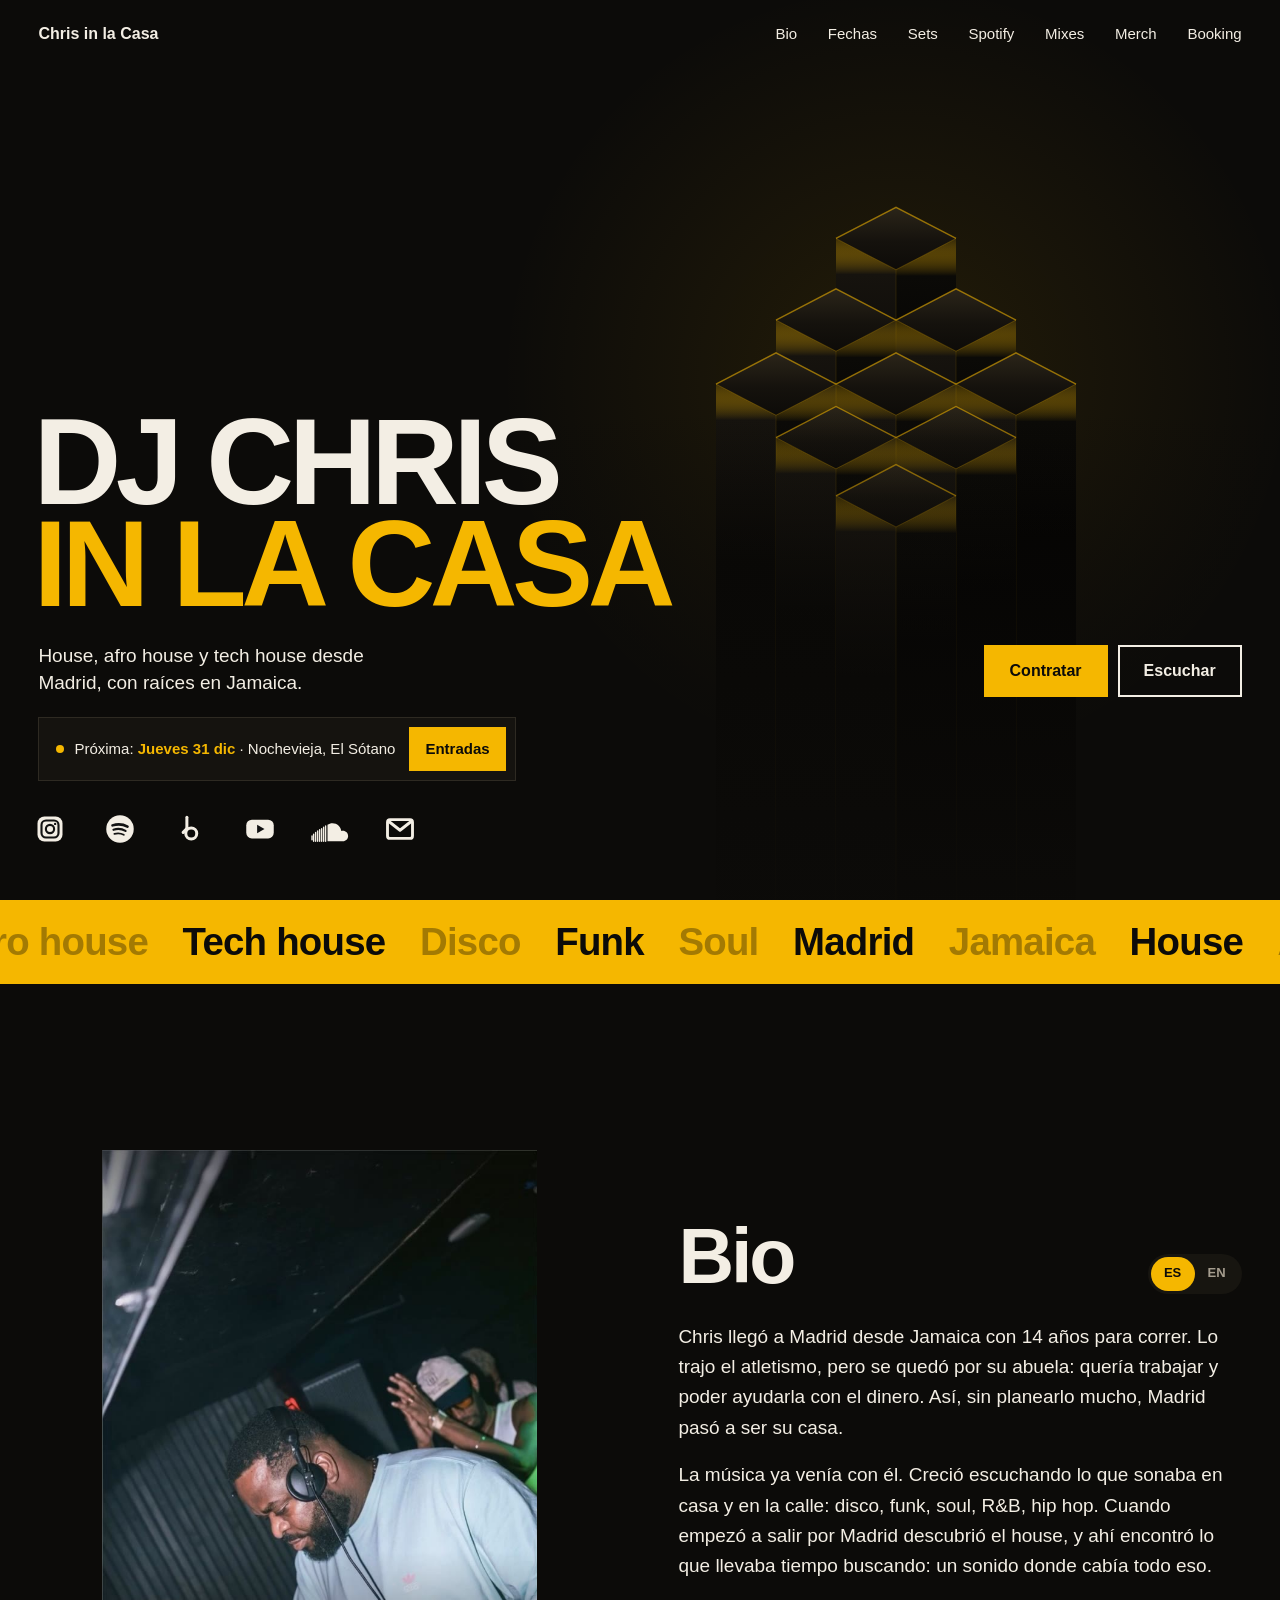
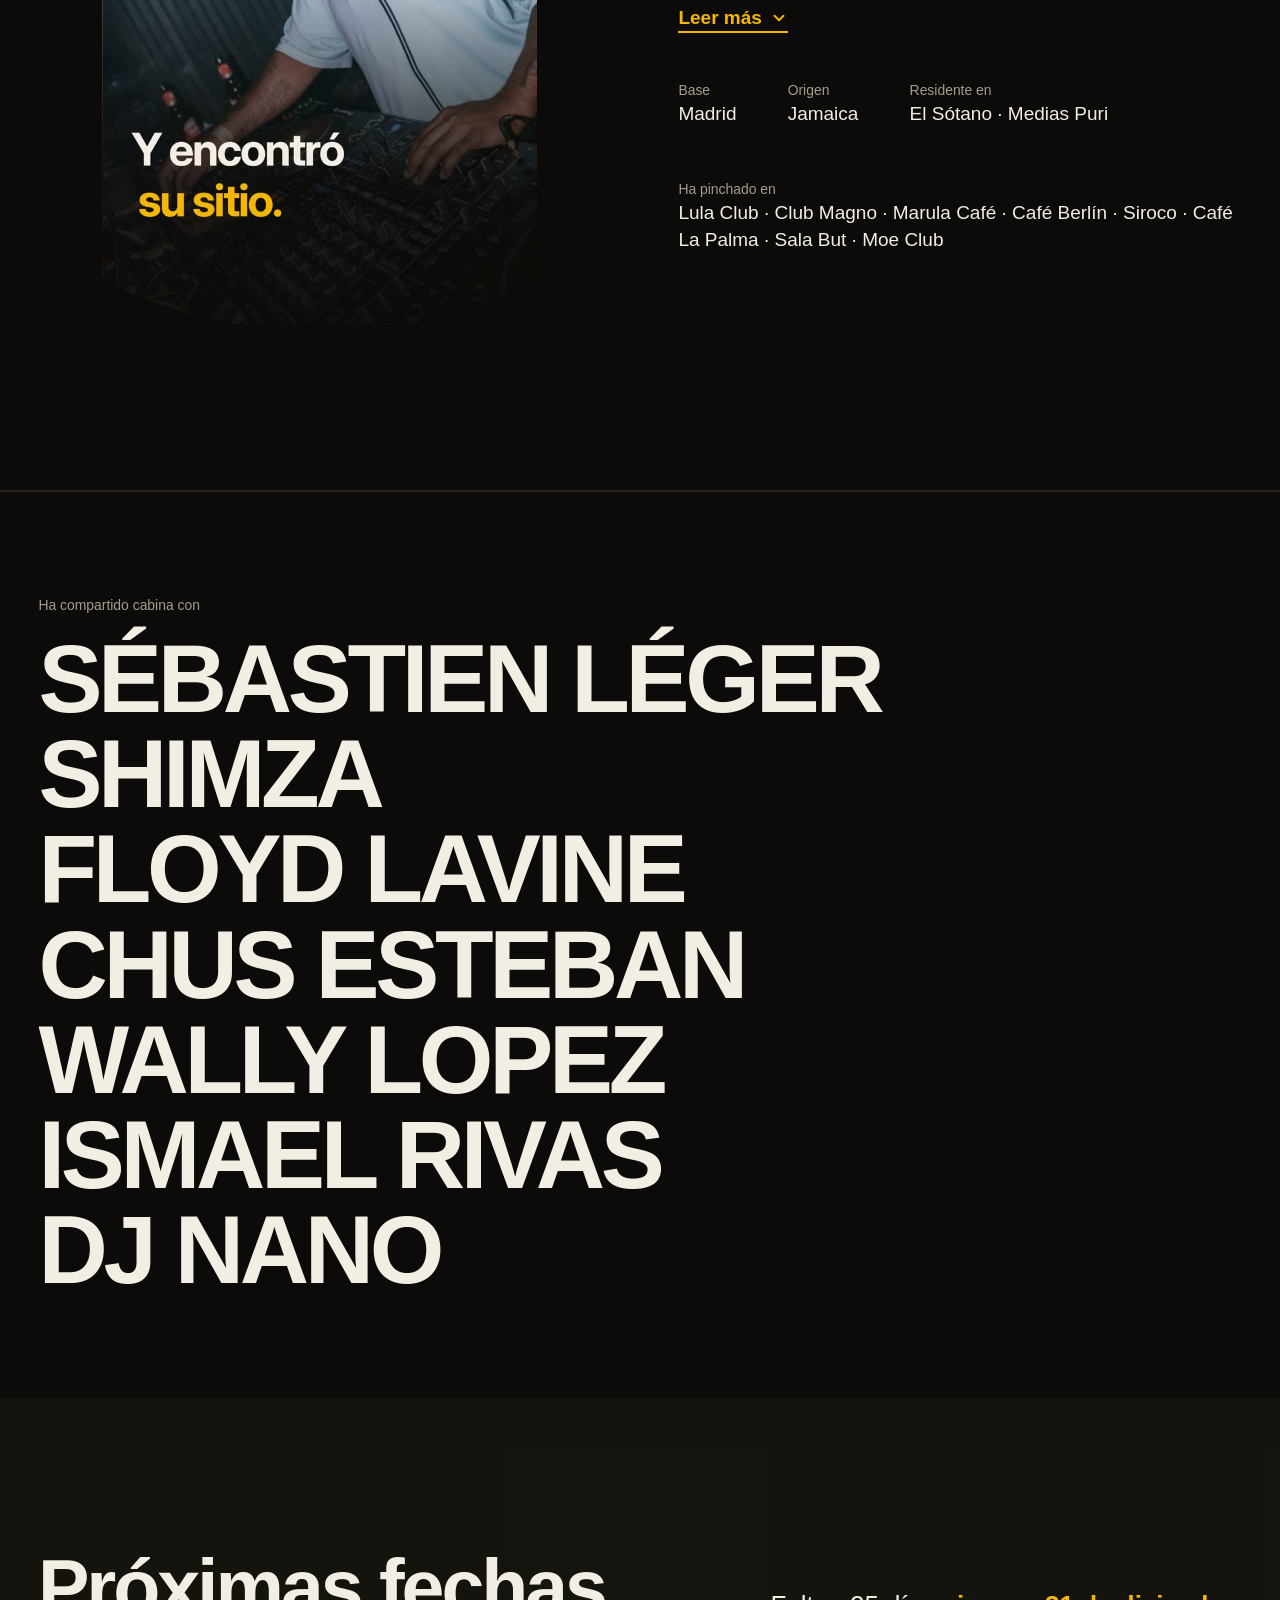
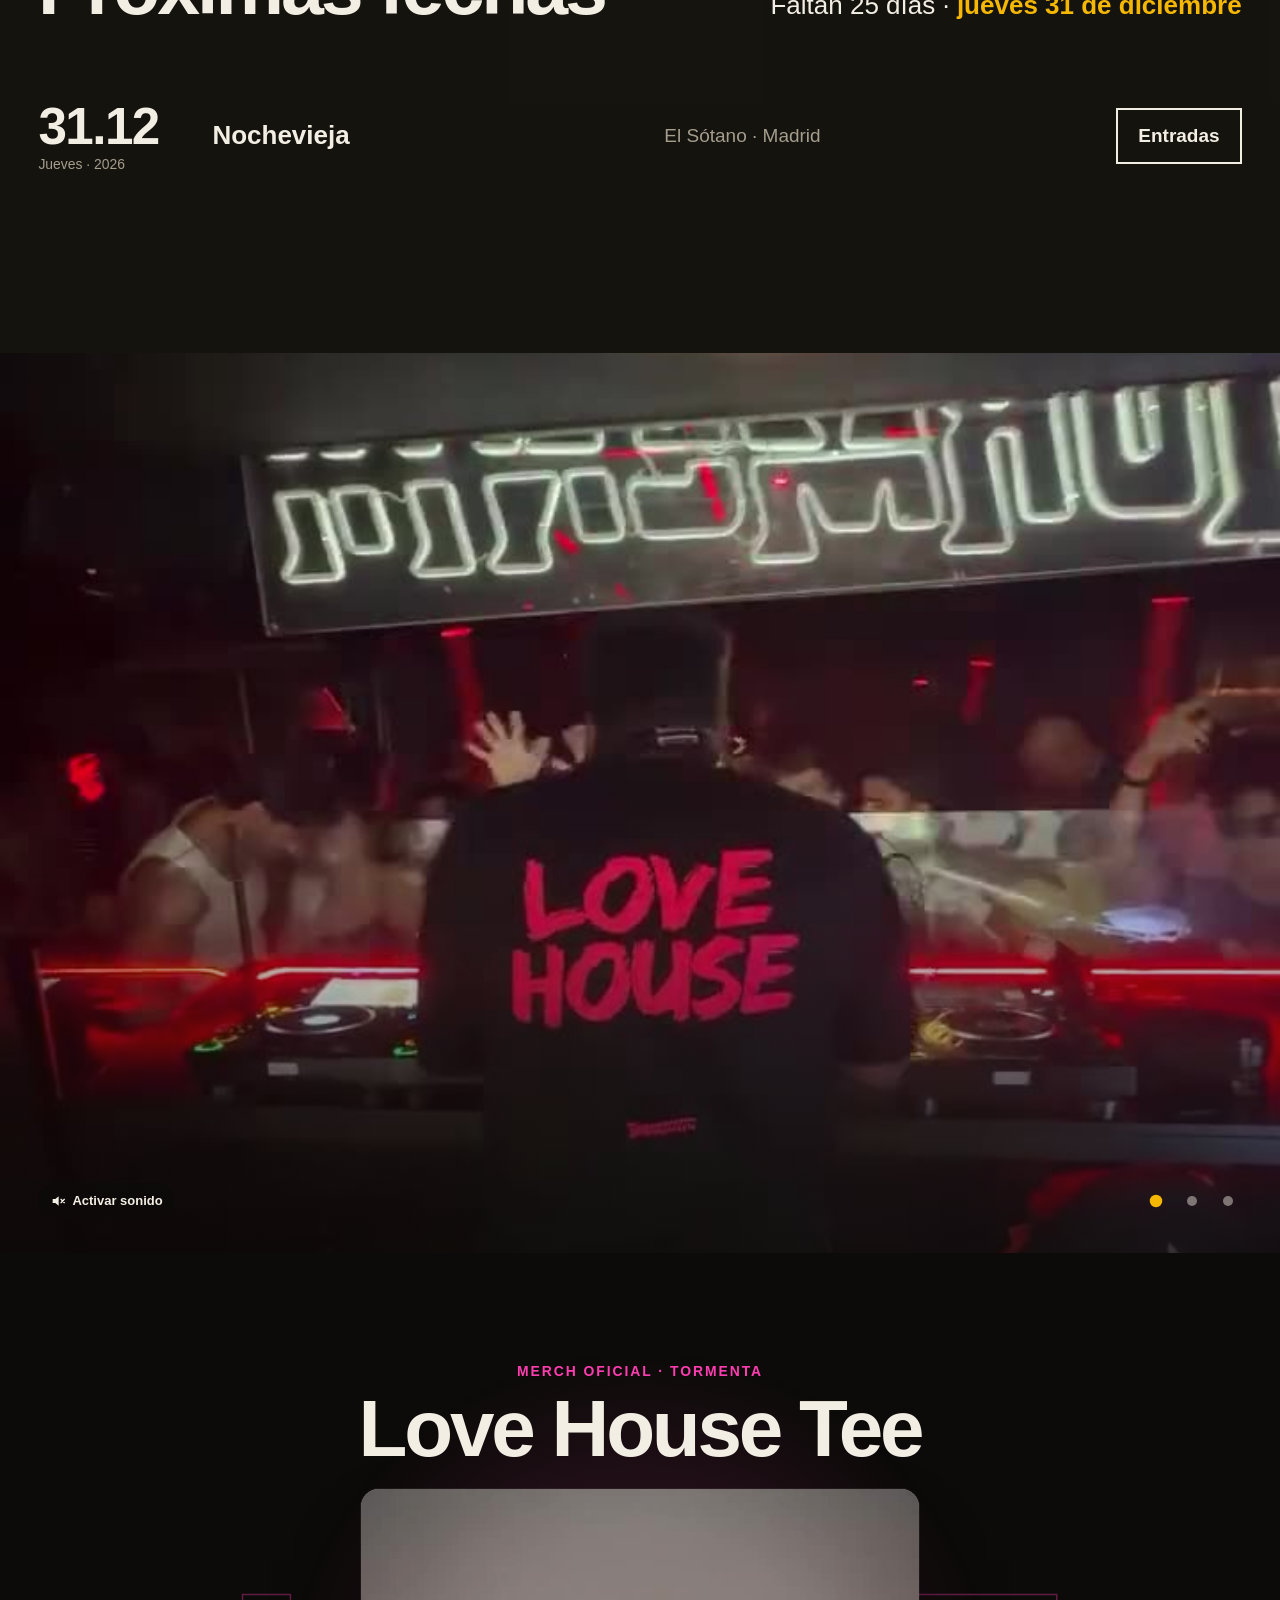
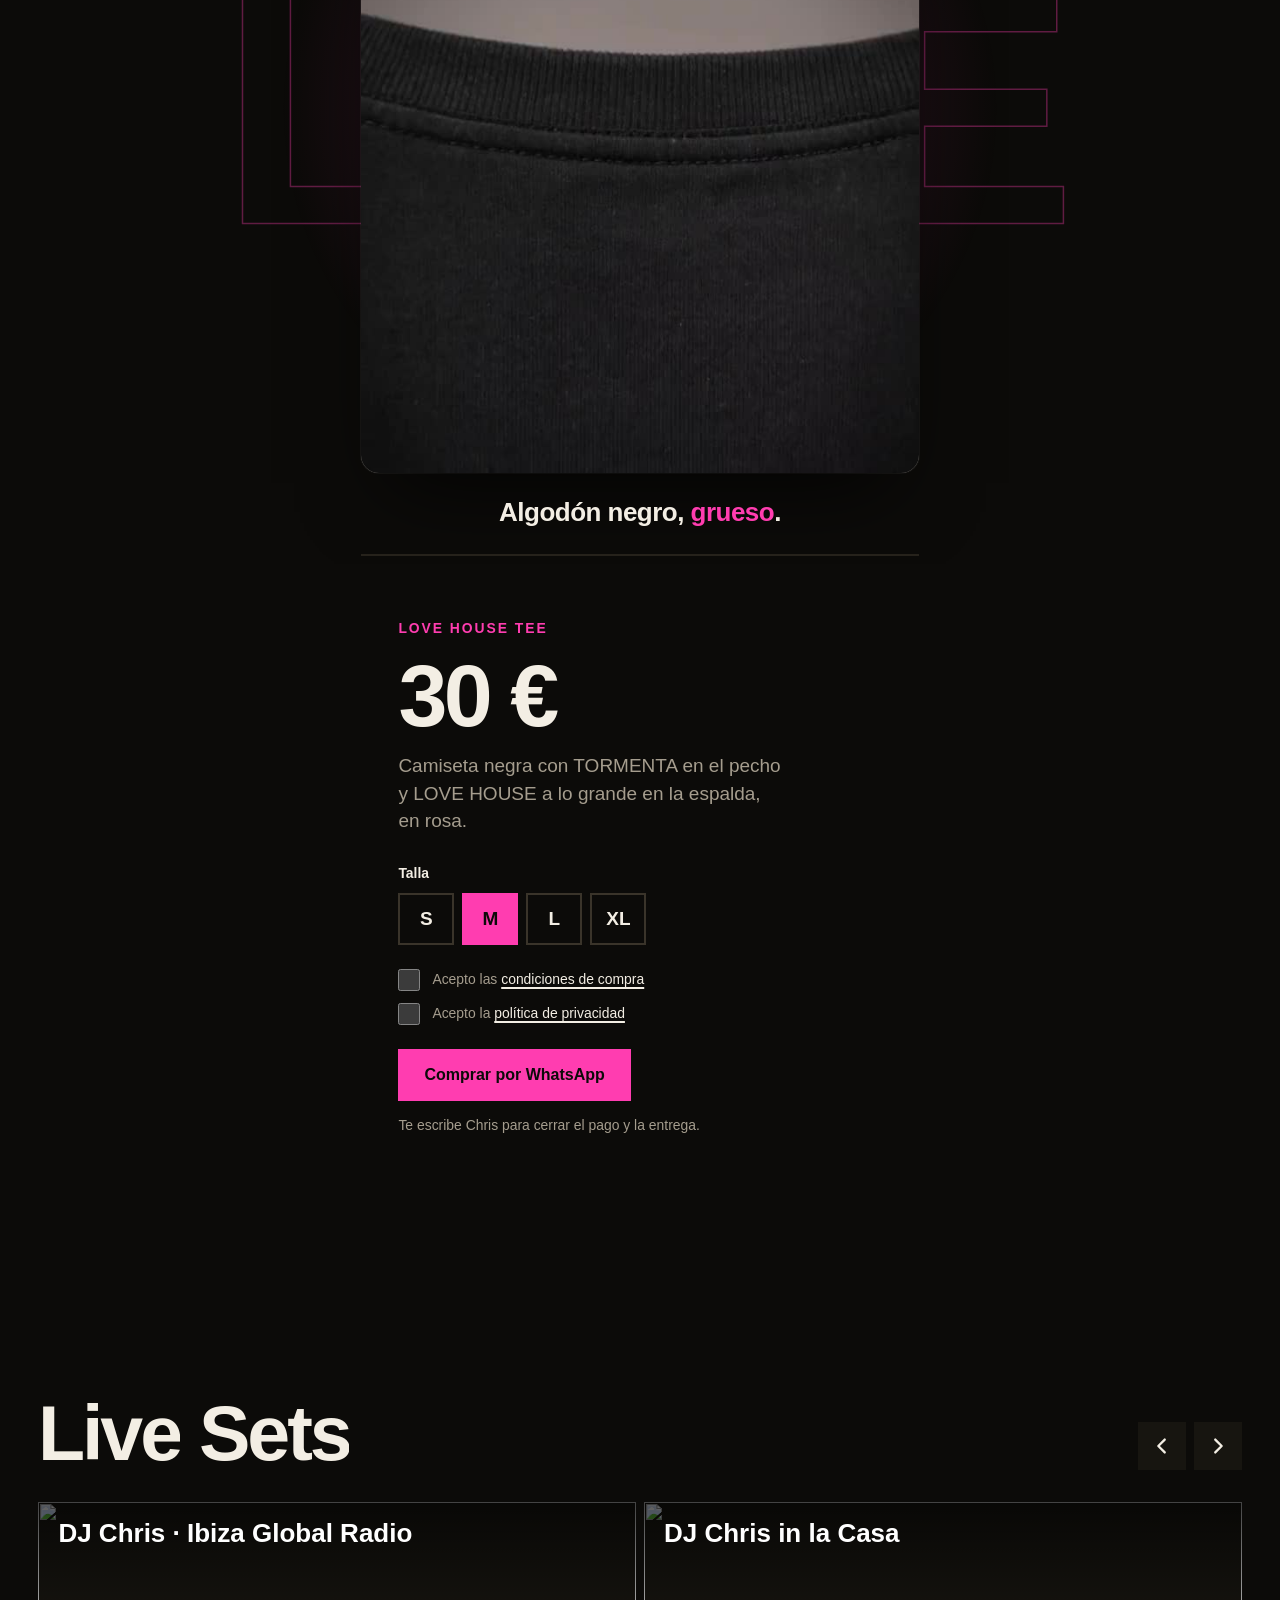
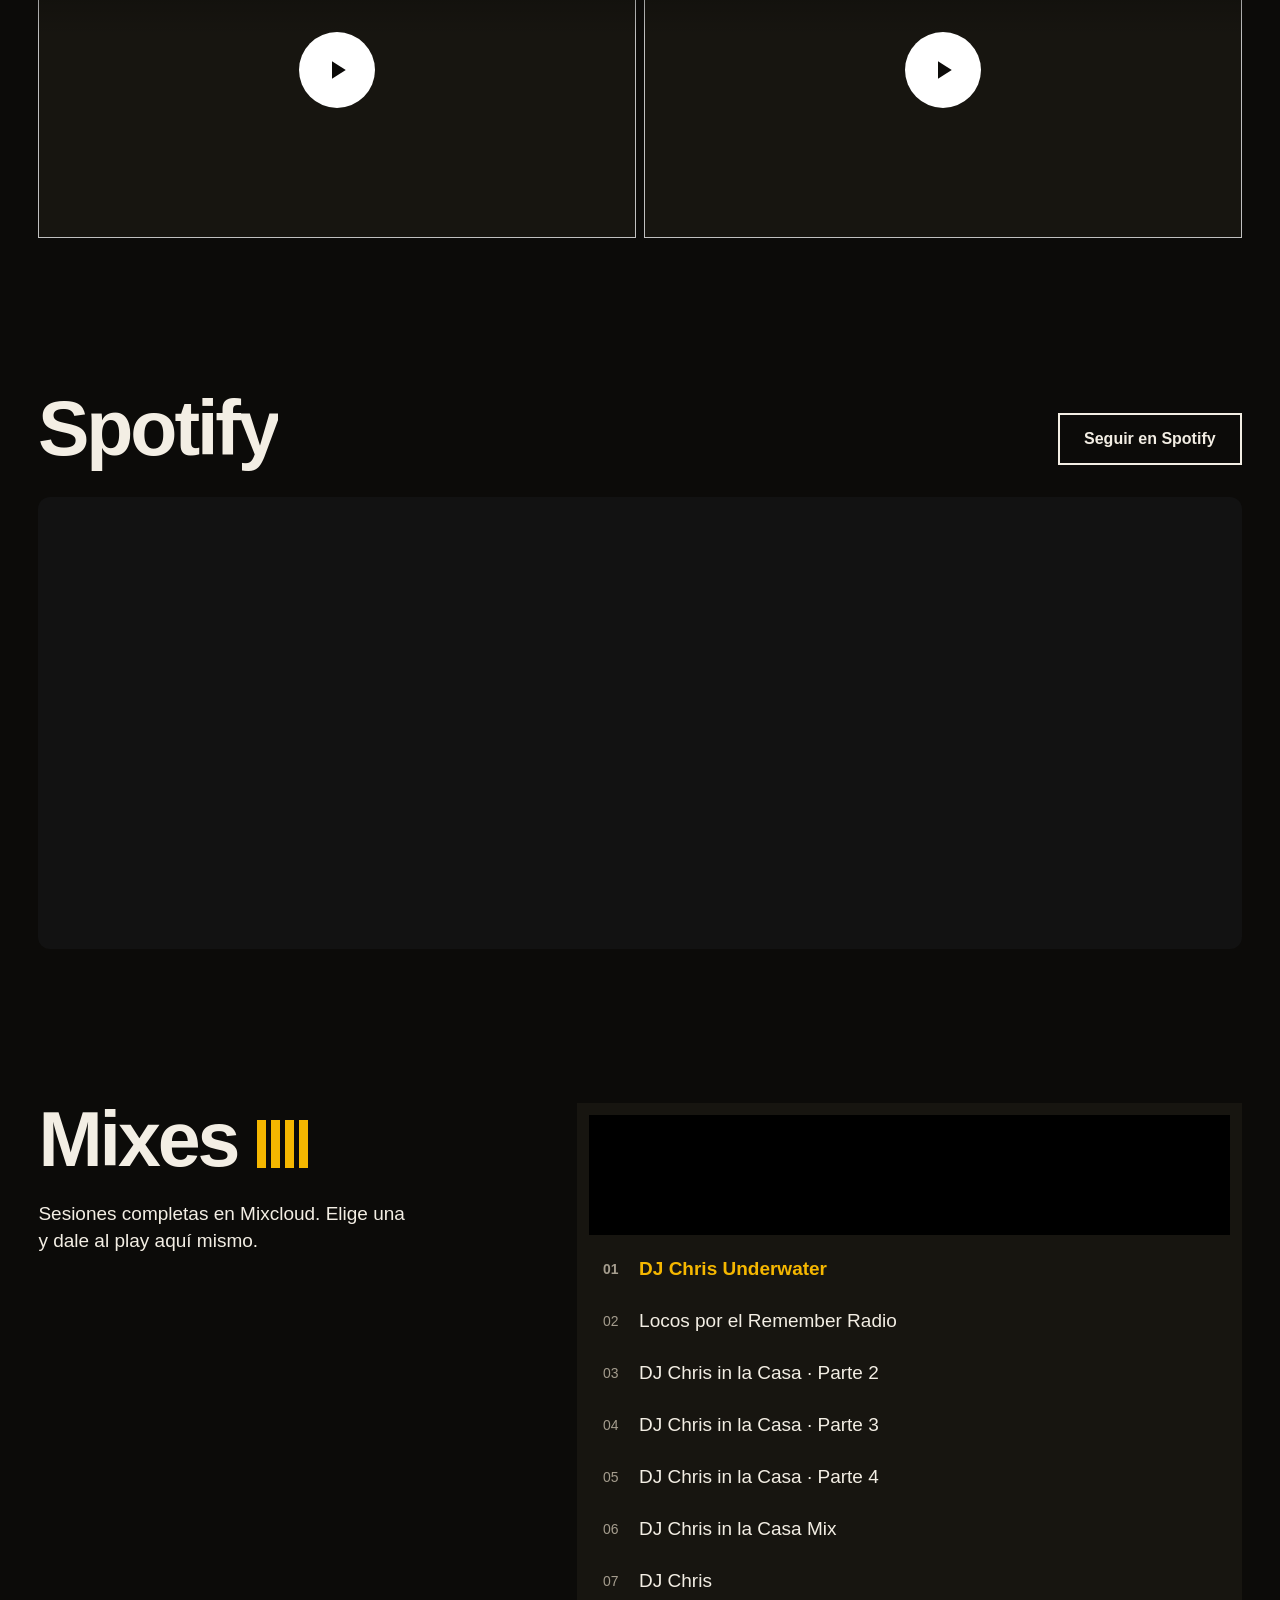
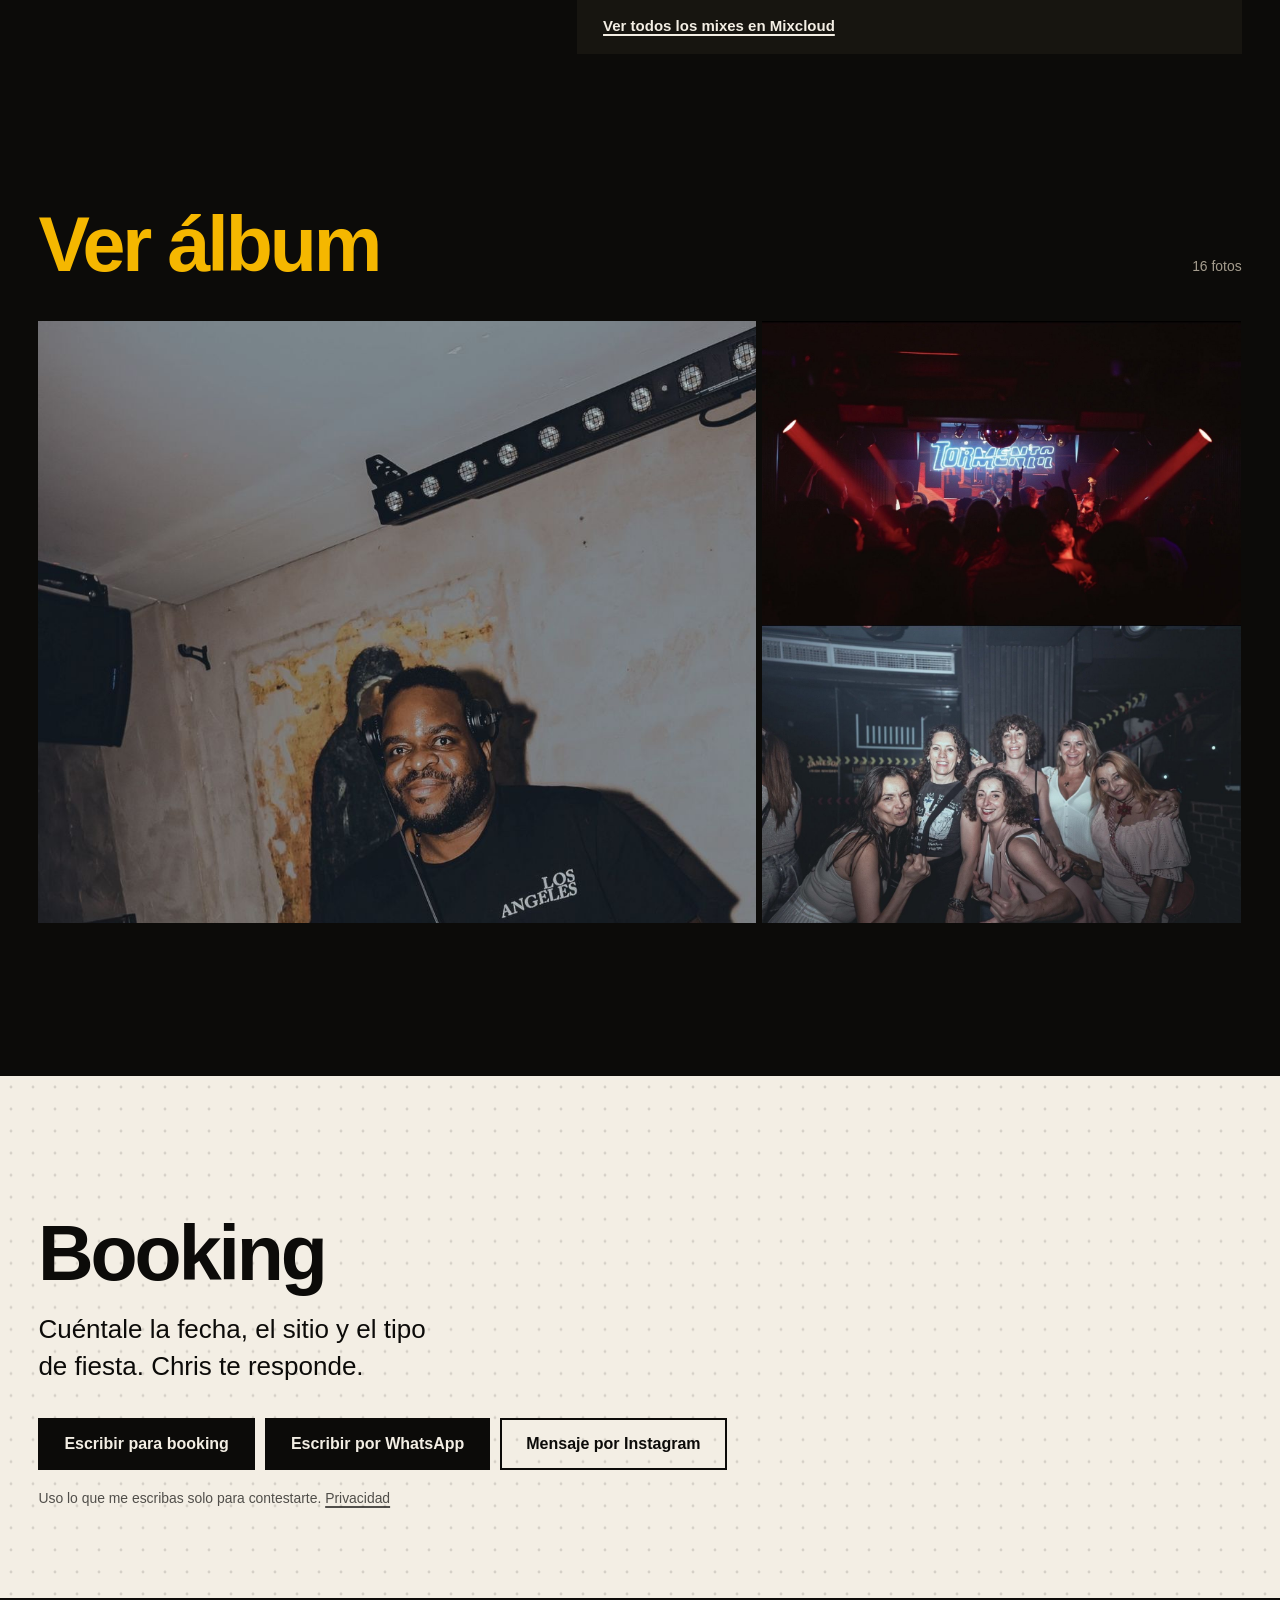
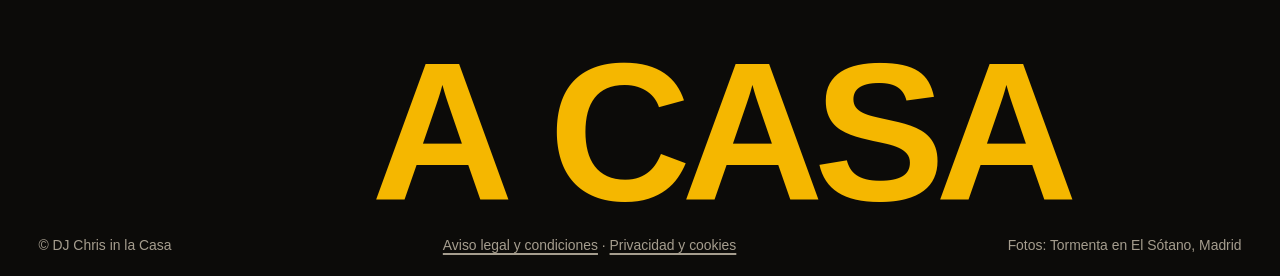
==== commit 78153c9e: "Botón Lista gratis en la fecha de Tormenta del 4 dic Co-Authored-By: Claude Opus 5.5 <noreply@anthro" ====
--- a/index.html
+++ b/index.html
@@ -639,11 +639,11 @@
         <span class="where">Madrid · Residencia</span>
         <span class="tix">Entradas</span>
       </a>
-      <a class="show rise" data-date="2026-12-04" href="https://salaelsotano.com" target="_blank" rel="noopener">
+      <a class="show rise" data-date="2026-12-04" href="lista.html">
         <span class="date">04.12<small>Viernes · 00:00 hasta el cierre</small></span>
         <span class="what">Tormenta</span>
         <span class="where">El Sótano · C/ Las Maldonadas, 6 · Madrid</span>
-        <span class="tix">Entradas</span>
+        <span class="tix">Lista gratis</span>
         <span class="lineup">Con Bembi b2b Camila Di Rauso, Giulia Mad b2b Ina Housez, Vico Deep y Yhago</span>
       </a>
       <a class="show rise" data-date="2026-12-31" href="https://salaelsotano.com" target="_blank" rel="noopener">
@@ -848,7 +848,7 @@
   if(hn&&nextShow){
     var nd=Math.round((next-now)/864e5), cuando=nd===0?'Hoy':nd===1?'Mañana':dias[next.getDay()].charAt(0).toUpperCase()+dias[next.getDay()].slice(1)+' '+next.getDate()+' '+meses[next.getMonth()].slice(0,3);
     var sitio=(nextShow.querySelector('.where').textContent.split('·')[0]||'').trim();
-    hn.innerHTML='<a class="hn-txt" href="#fechas"><span>Próxima: <b>'+cuando+'</b> · '+nextShow.querySelector('.what').textContent+(sitio&&sitio!=='Madrid'?', '+sitio:'')+'</span></a><a class="hn-tix" href="'+nextShow.href+'" target="_blank" rel="noopener">Entradas</a>';
+    hn.innerHTML='<a class="hn-txt" href="#fechas"><span>Próxima: <b>'+cuando+'</b> · '+nextShow.querySelector('.what').textContent+(sitio&&sitio!=='Madrid'?', '+sitio:'')+'</span></a><a class="hn-tix" href="'+nextShow.href+'"'+(nextShow.target?' target="_blank" rel="noopener"':'')+'>'+nextShow.querySelector('.tix').textContent+'</a>';
     hn.hidden=false;
   }
   var out=document.getElementById('next');
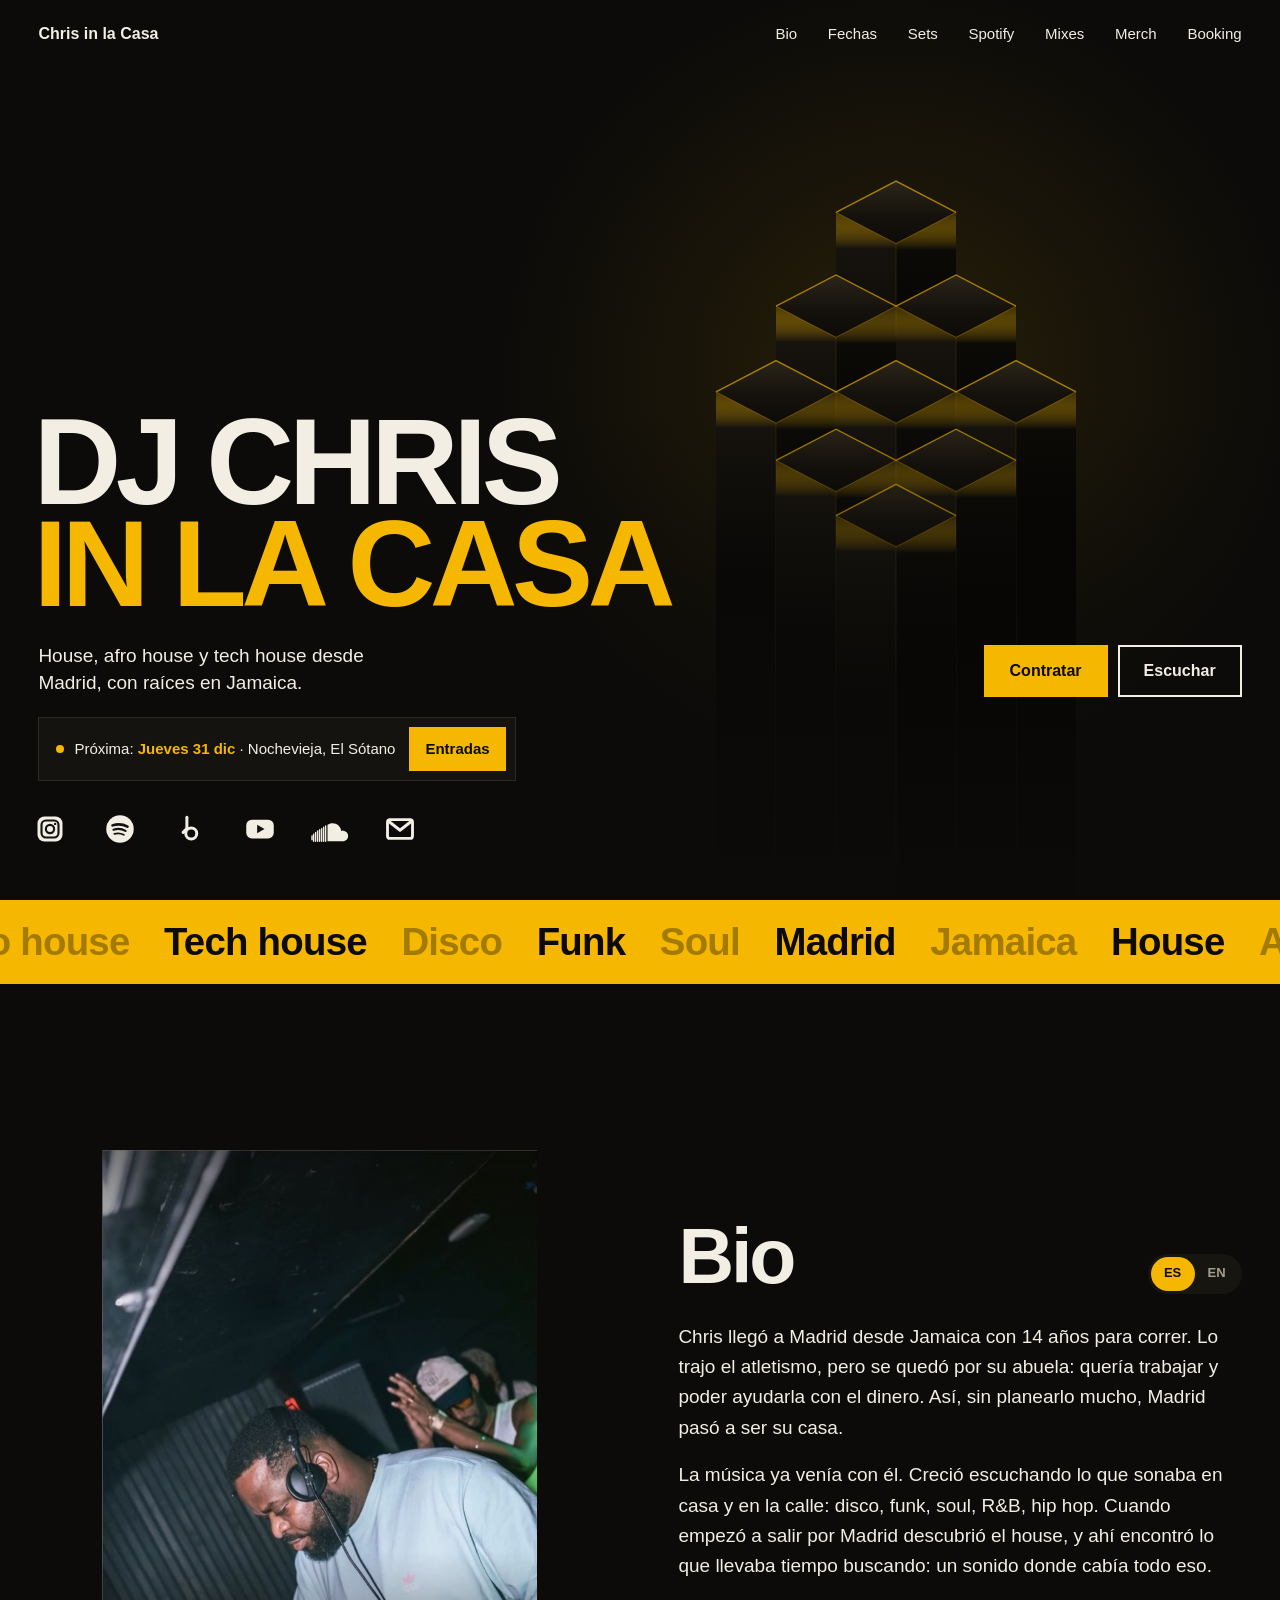
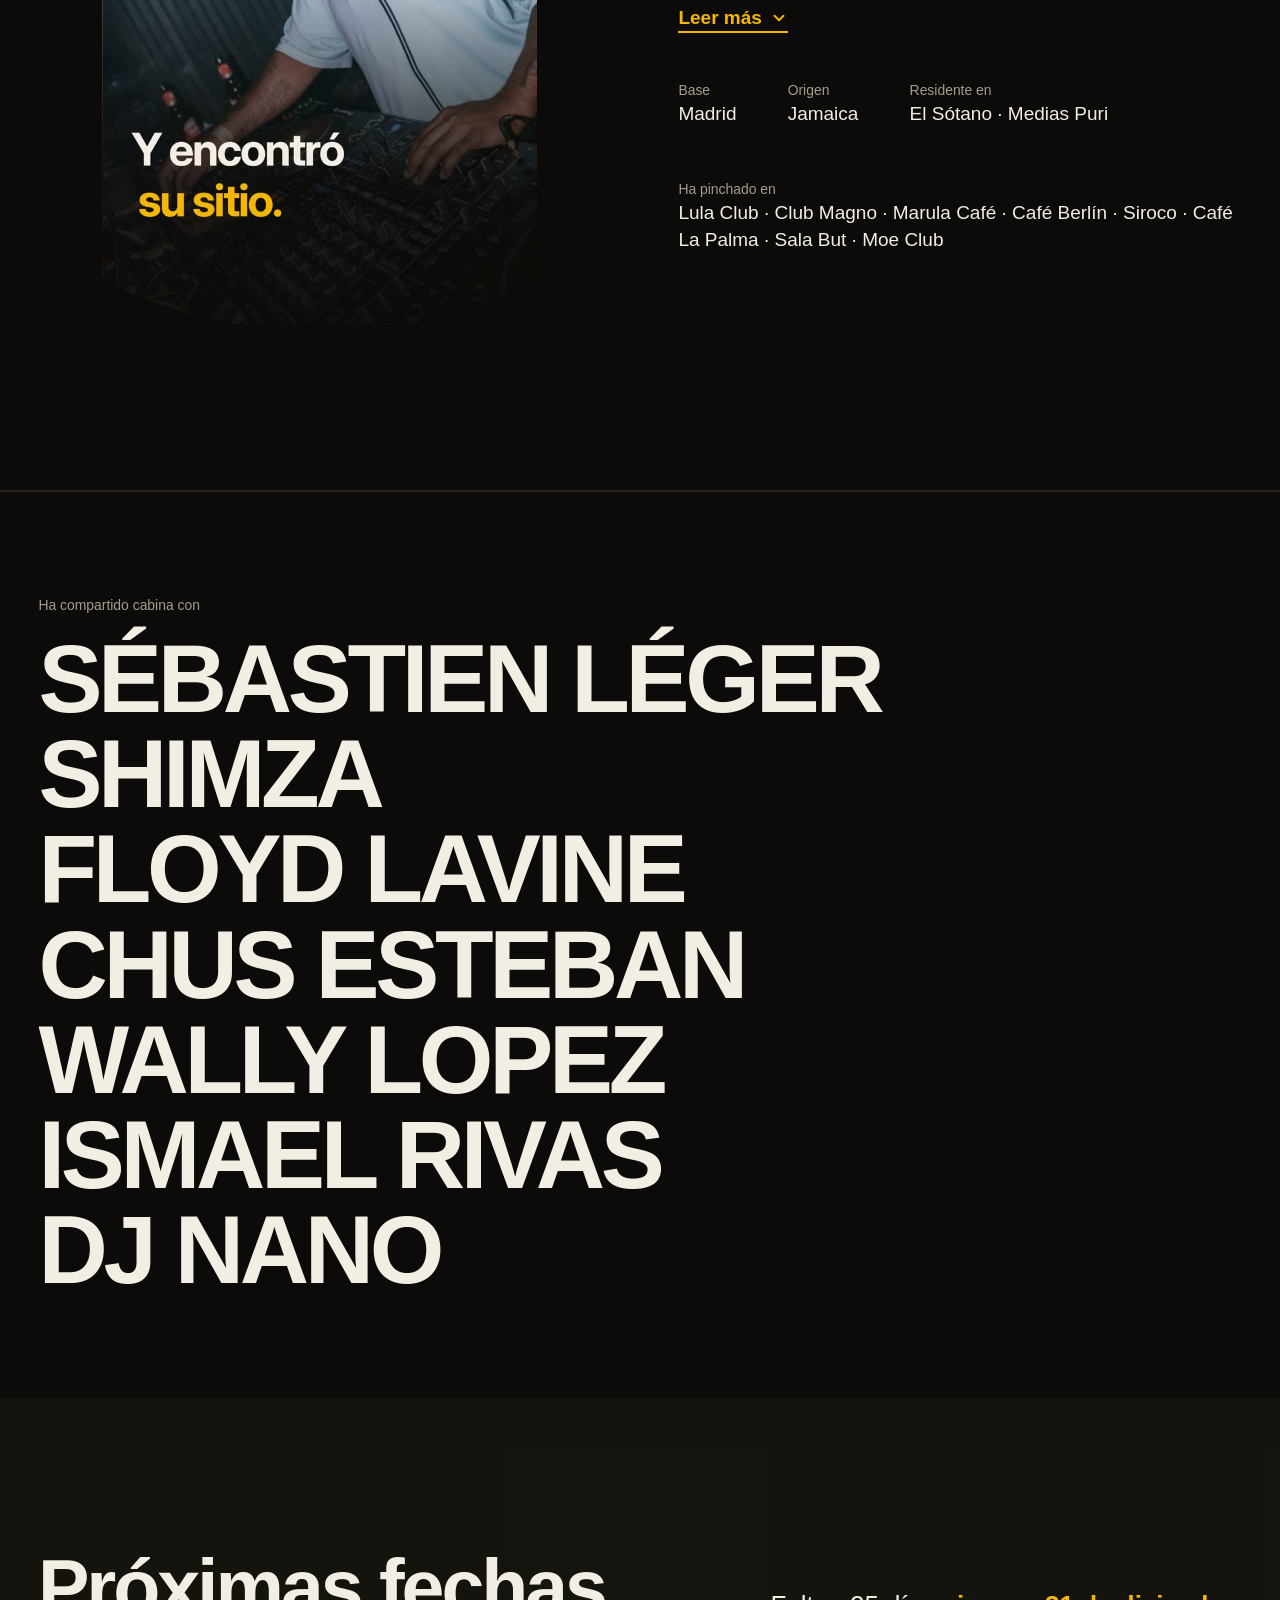
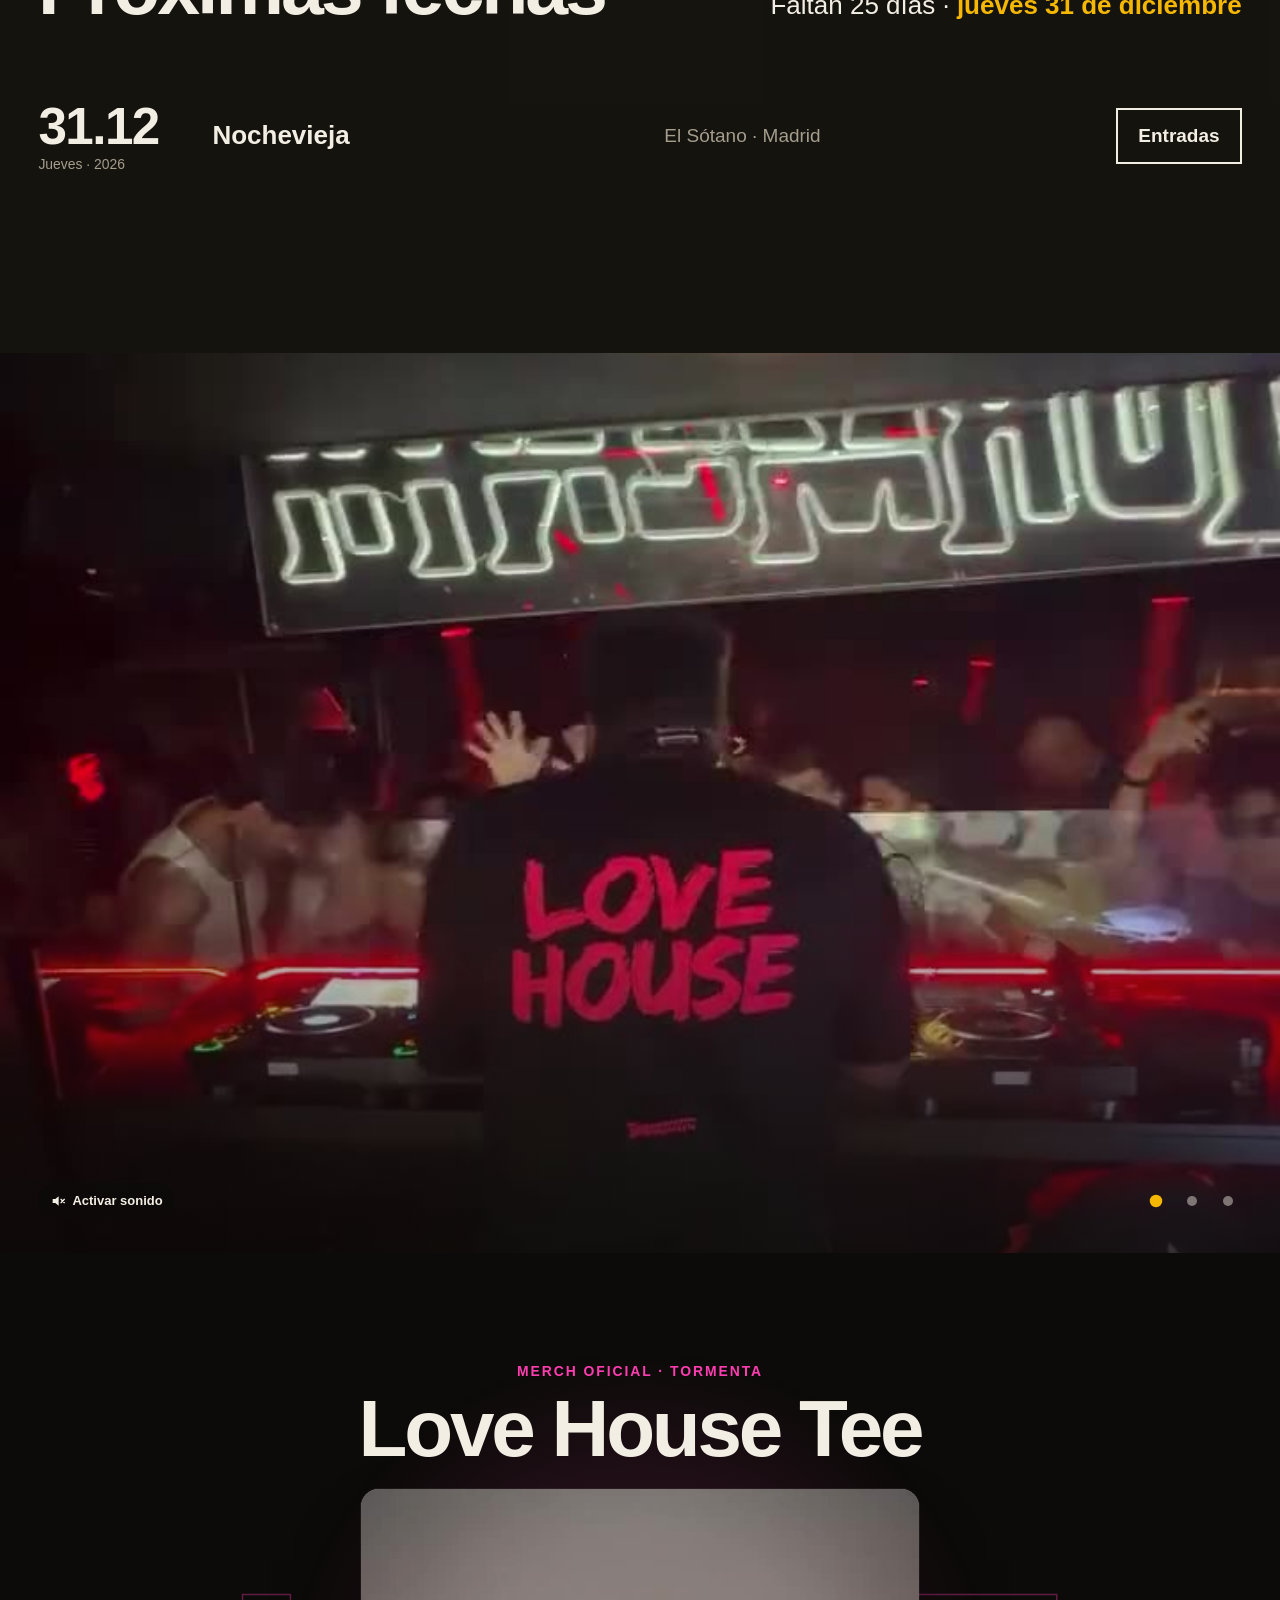
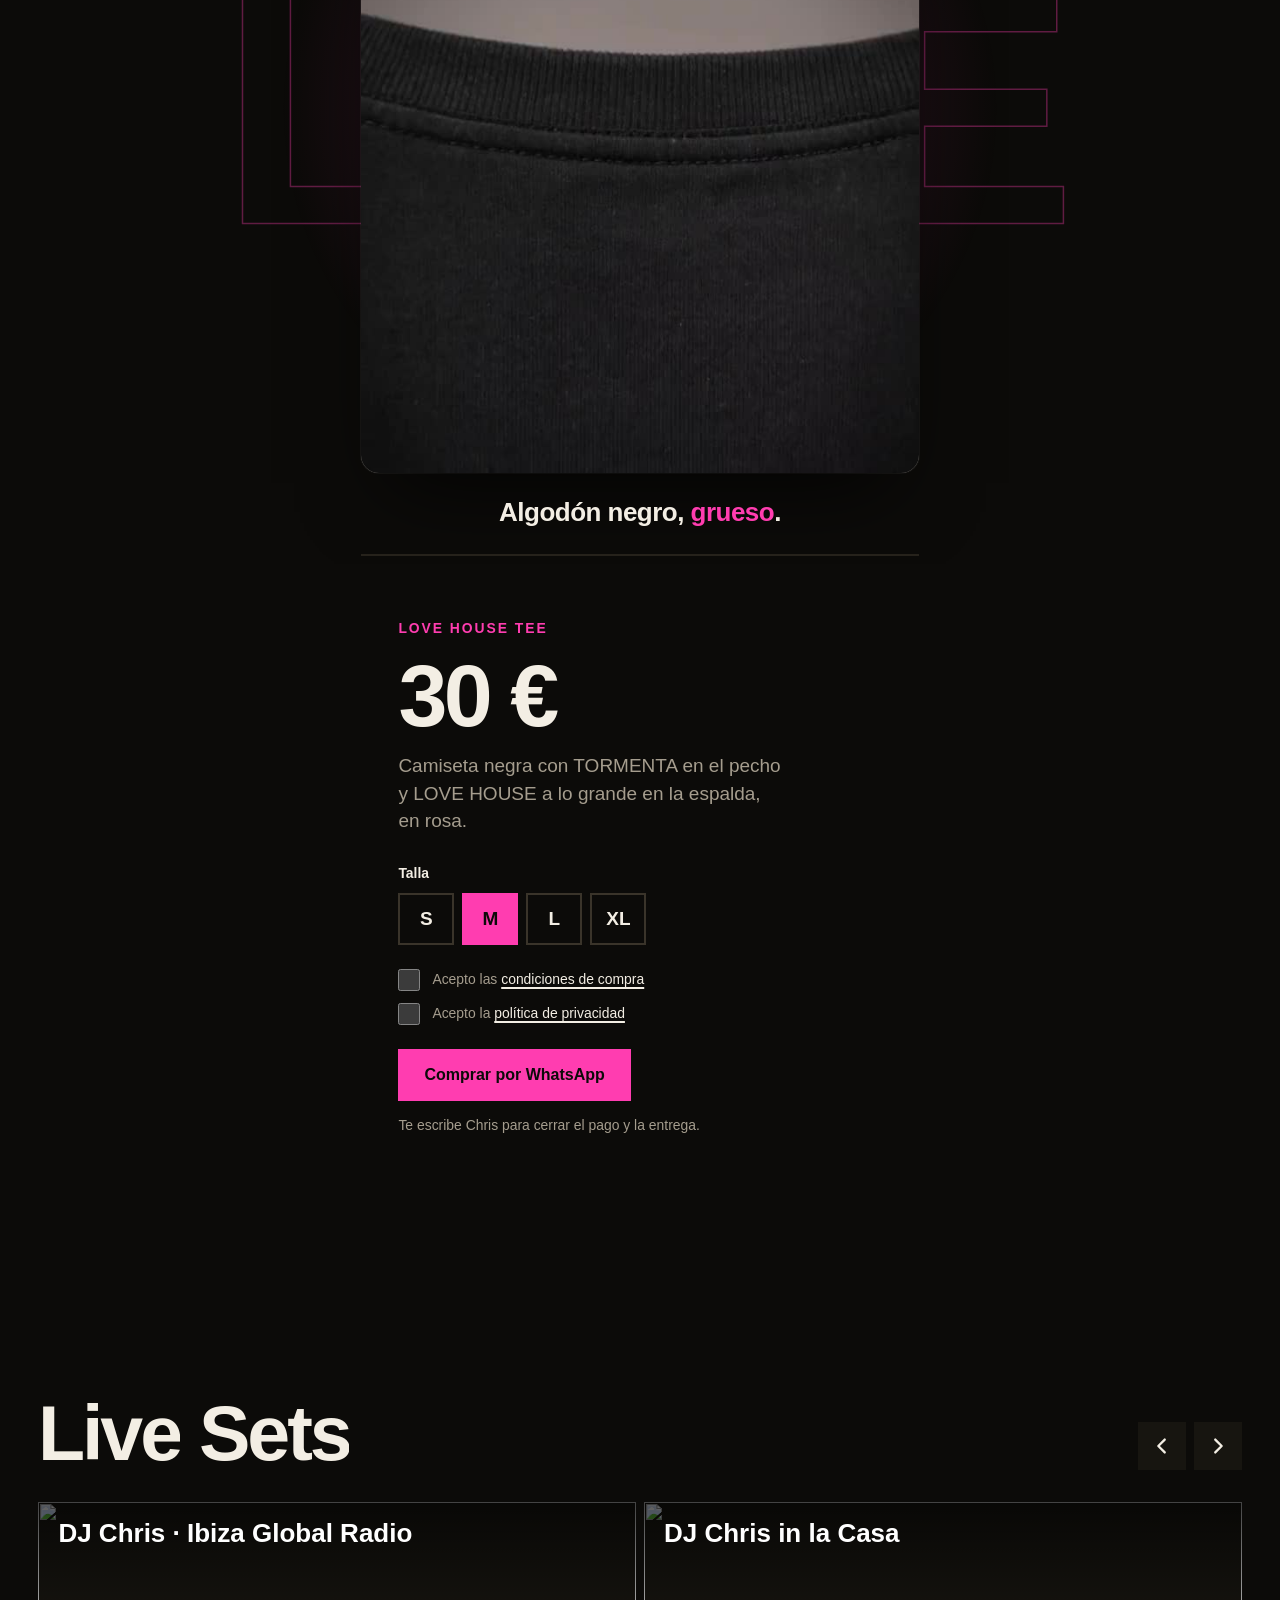
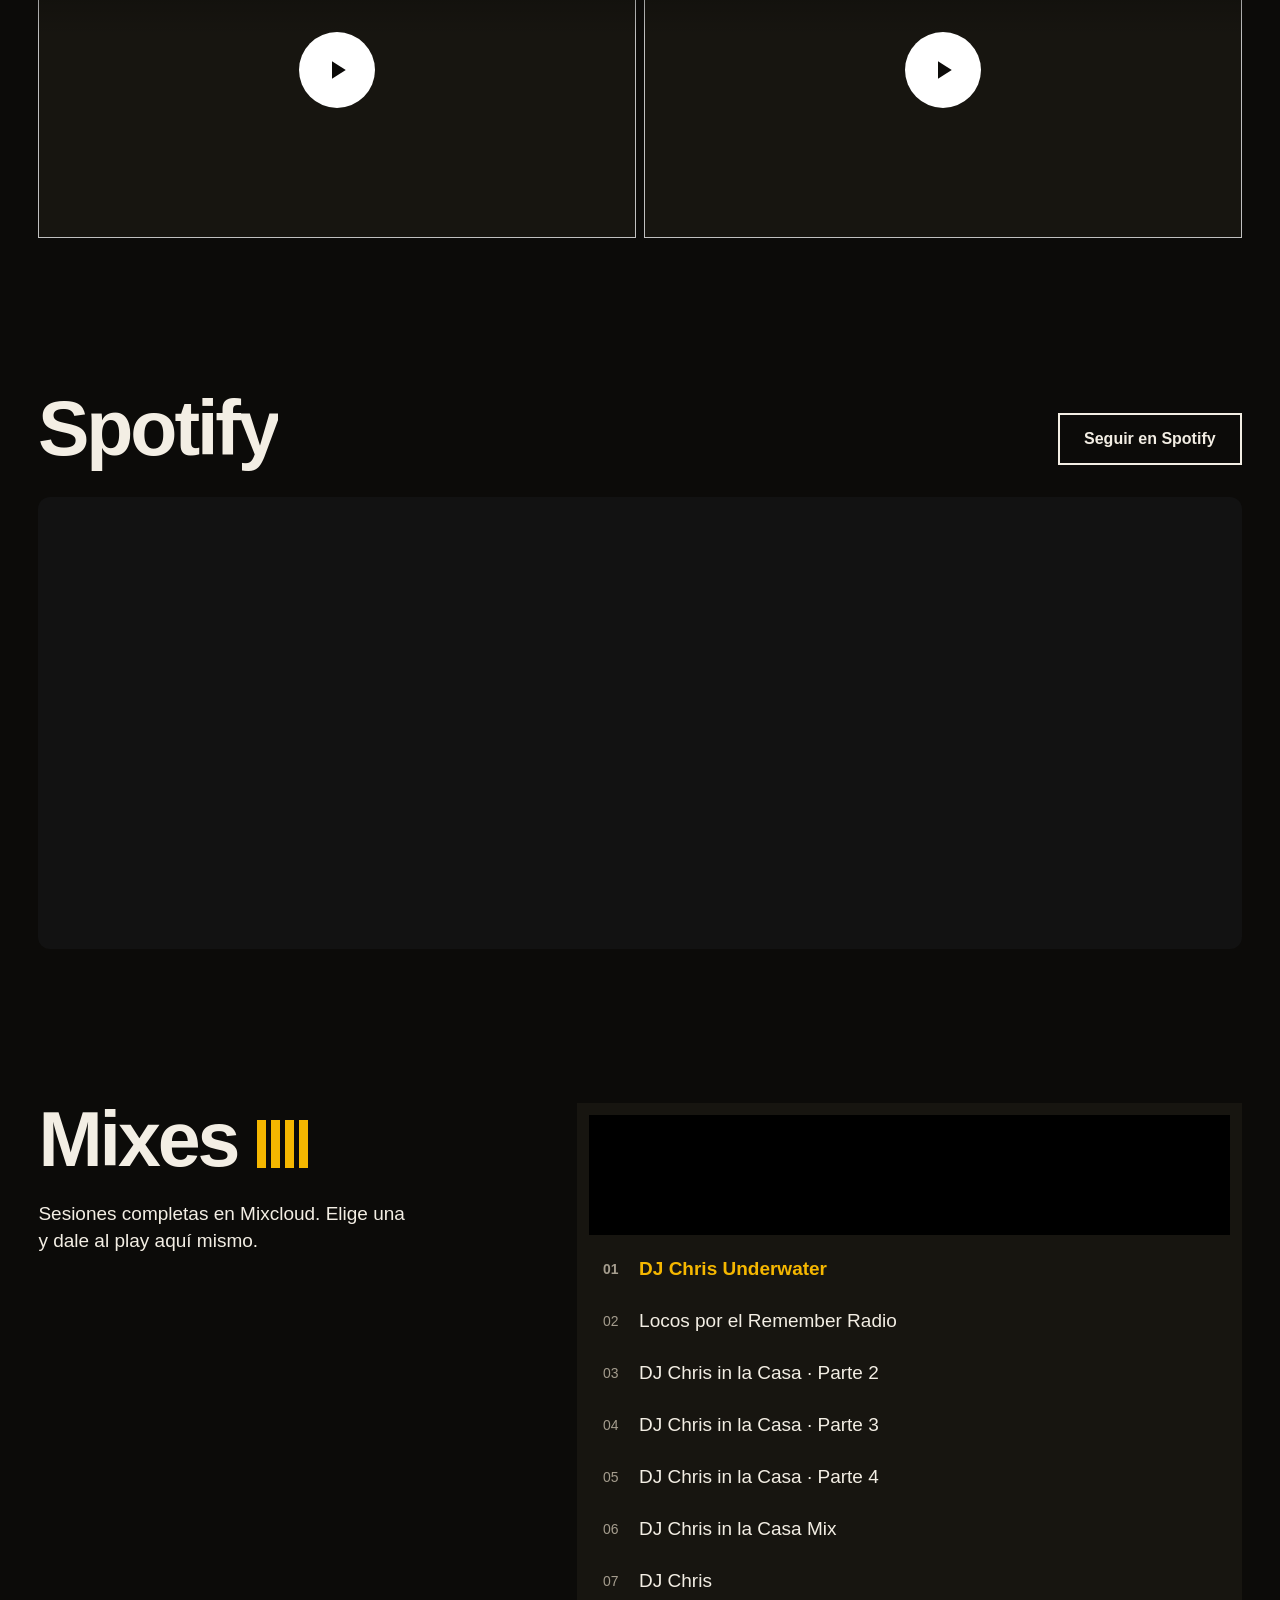
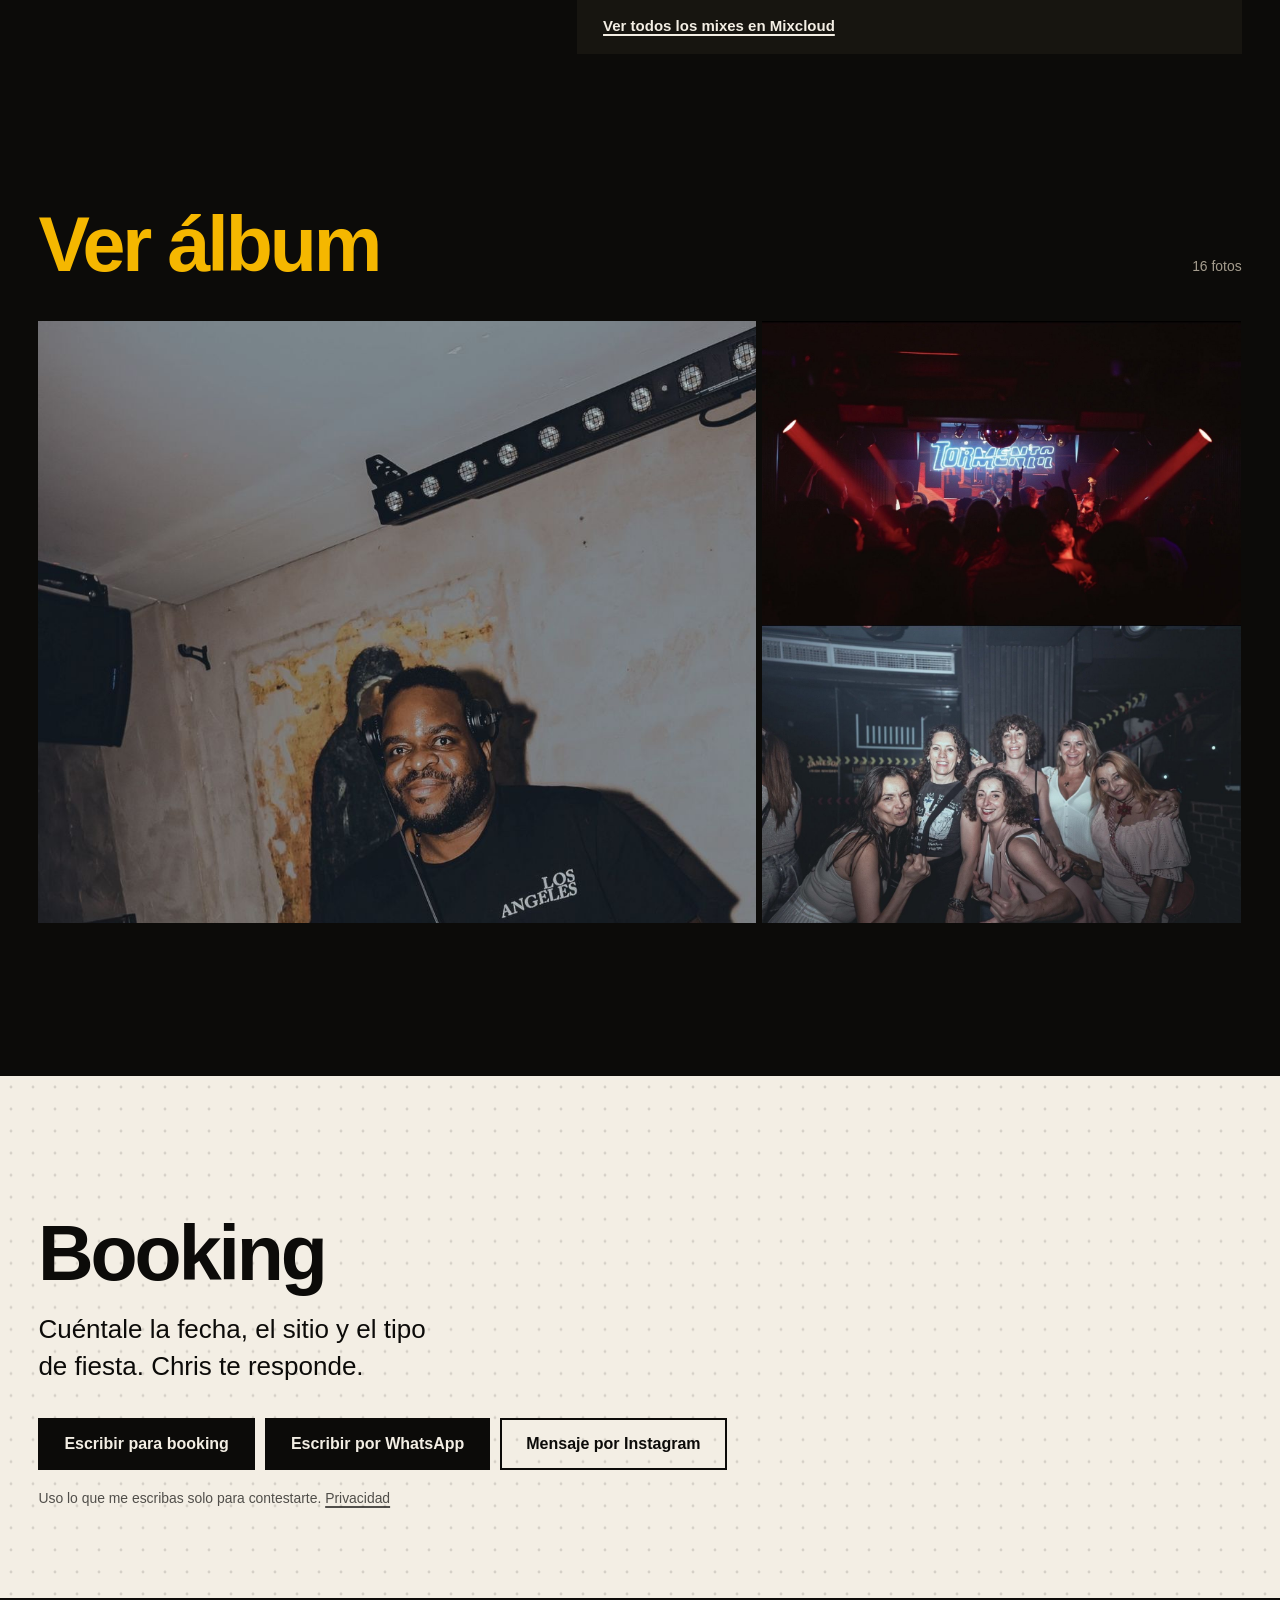
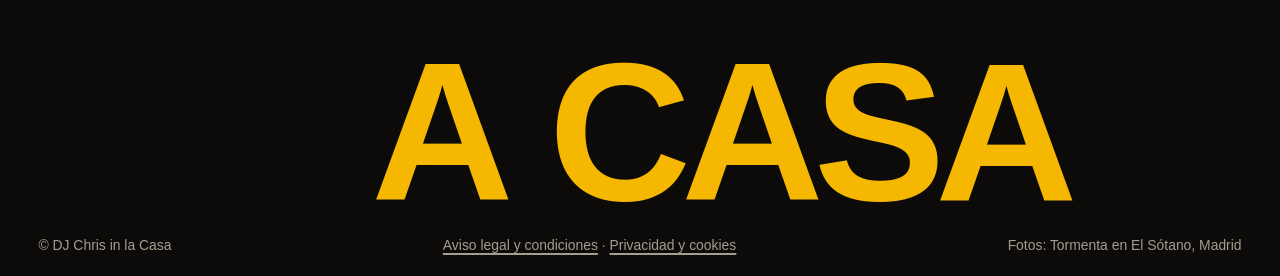
==== commit bbf2c41e: "Página de lista gratis para DaH! Sessions 14 nov Co-Authored-By: Claude Opus 5.5 <noreply@anthropic." ====
--- a/index.html
+++ b/index.html
@@ -626,11 +626,11 @@
         <span class="where">Madrid · Residencia</span>
         <span class="tix">Entradas</span>
       </a>
-      <a class="show rise" data-date="2026-11-14" href="https://ra.co/events/2570341" target="_blank" rel="noopener">
+      <a class="show rise" data-date="2026-11-14" href="lista-dah.html">
         <span class="date">14.11<small>Sábado · 2026</small></span>
         <span class="what">DaH! Sessions</span>
         <span class="where">Under Bridge · C/ Caños Viejos, 3 · Madrid</span>
-        <span class="tix">Entradas</span>
+        <span class="tix">Lista gratis</span>
         <span class="lineup">Chris b2b Vico Deep, Giulia Mad b2b Ineluctable y Jobe1811 b2b Lucará</span>
       </a>
       <a class="show rise" data-date="2026-11-28" href="https://tickets.oneboxtds.com/mediaspuri/select/3036348" target="_blank" rel="noopener">
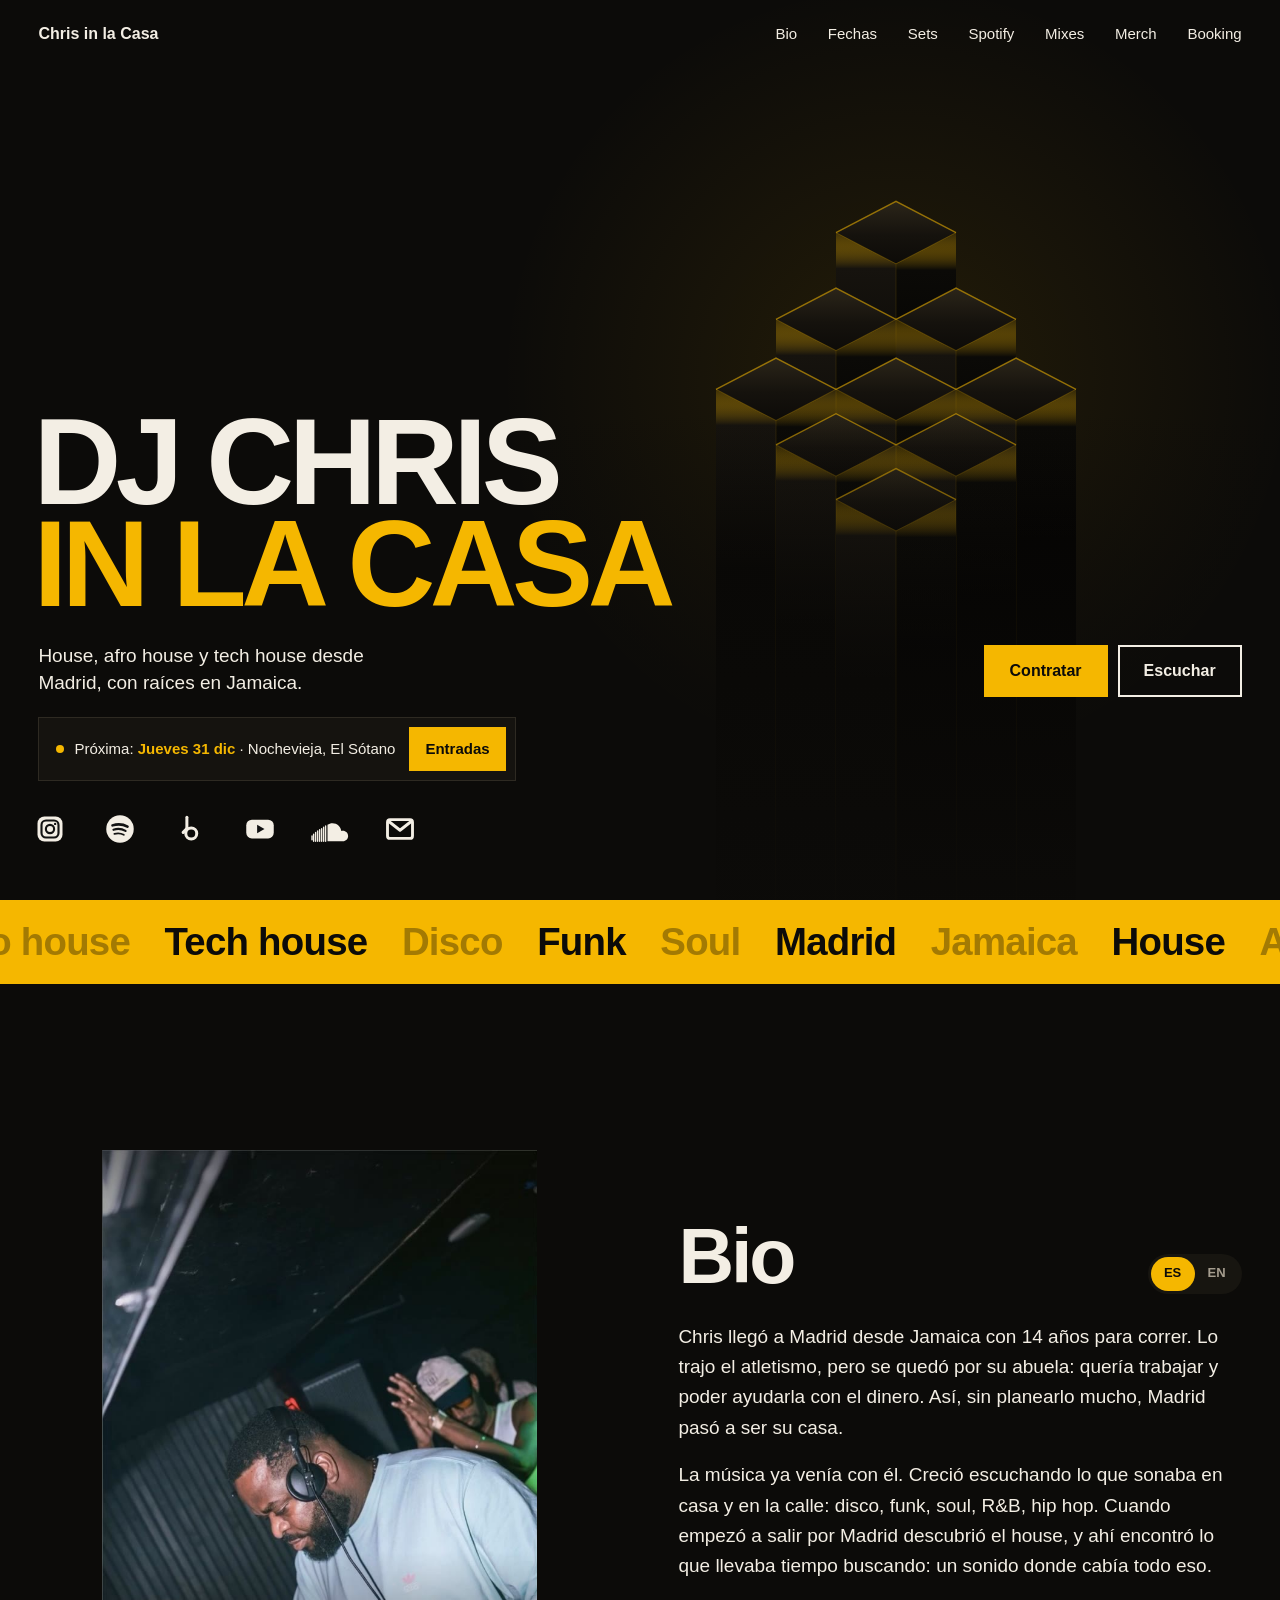
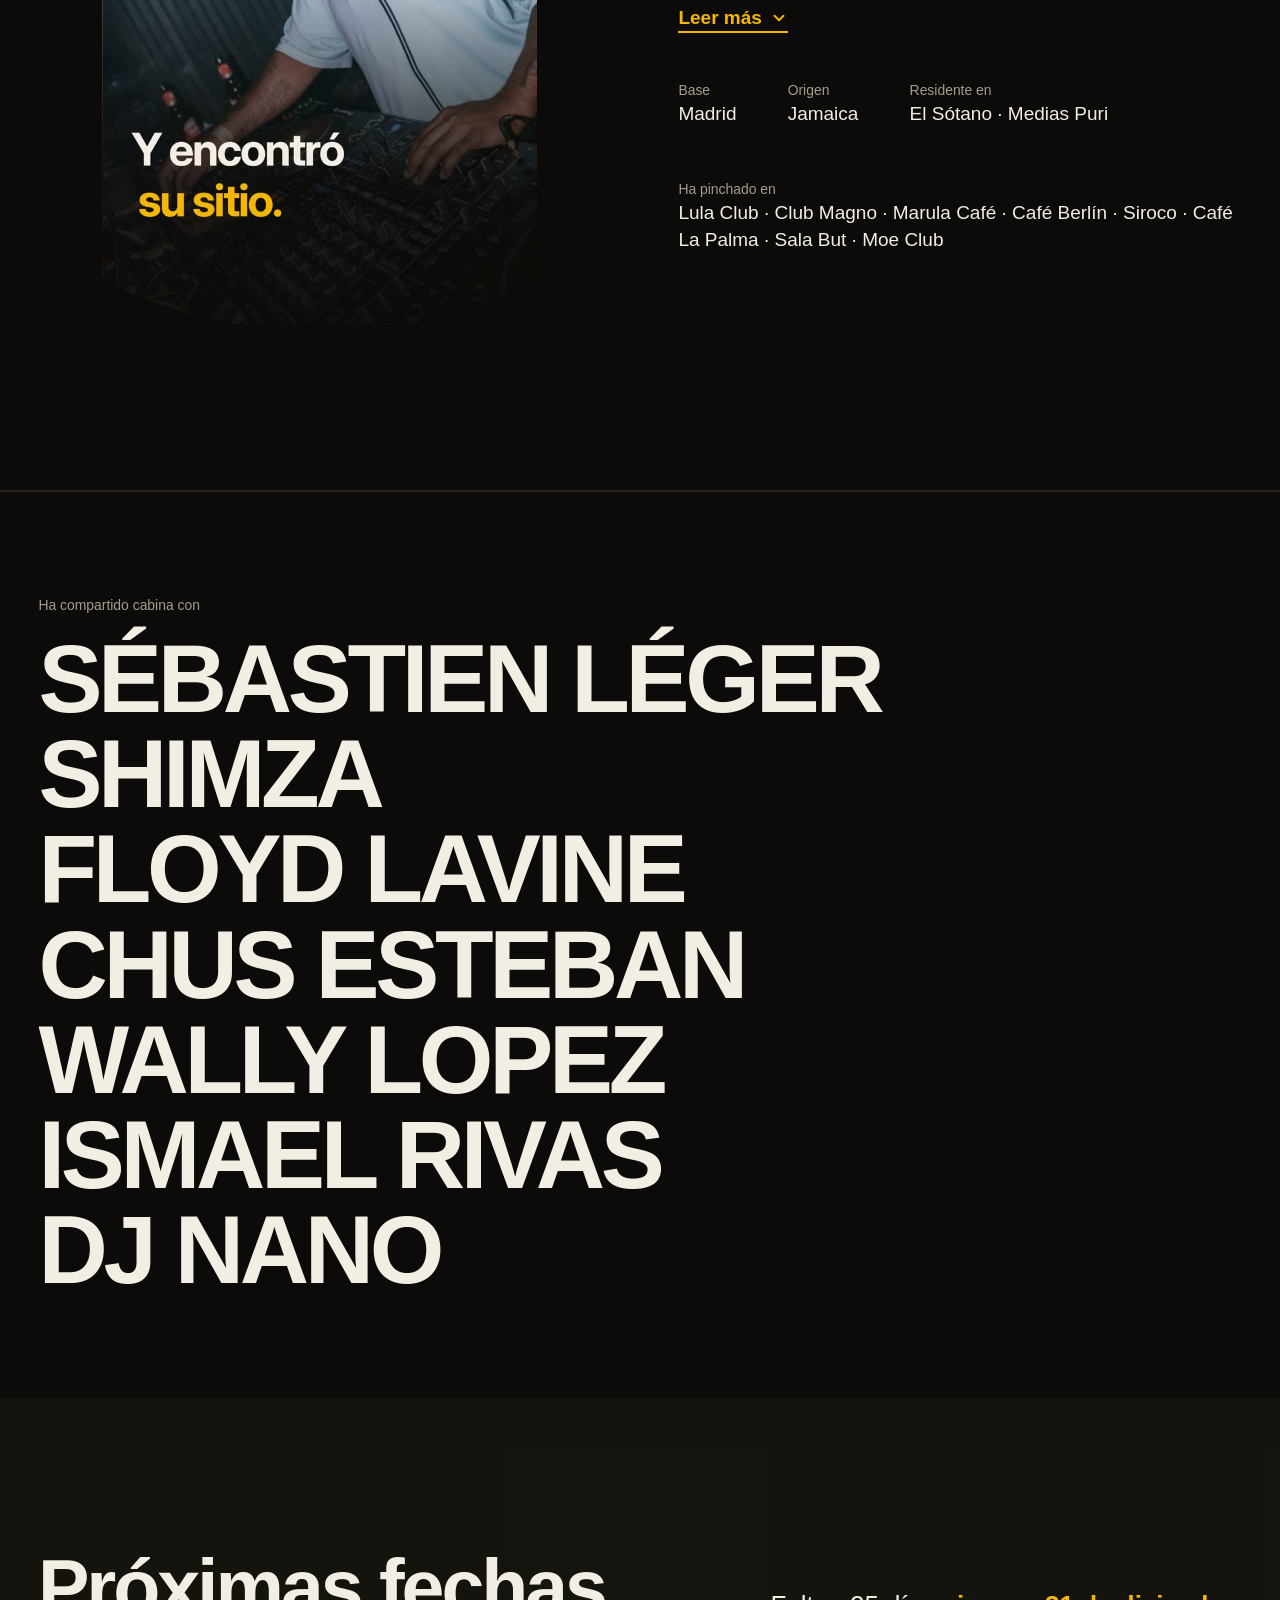
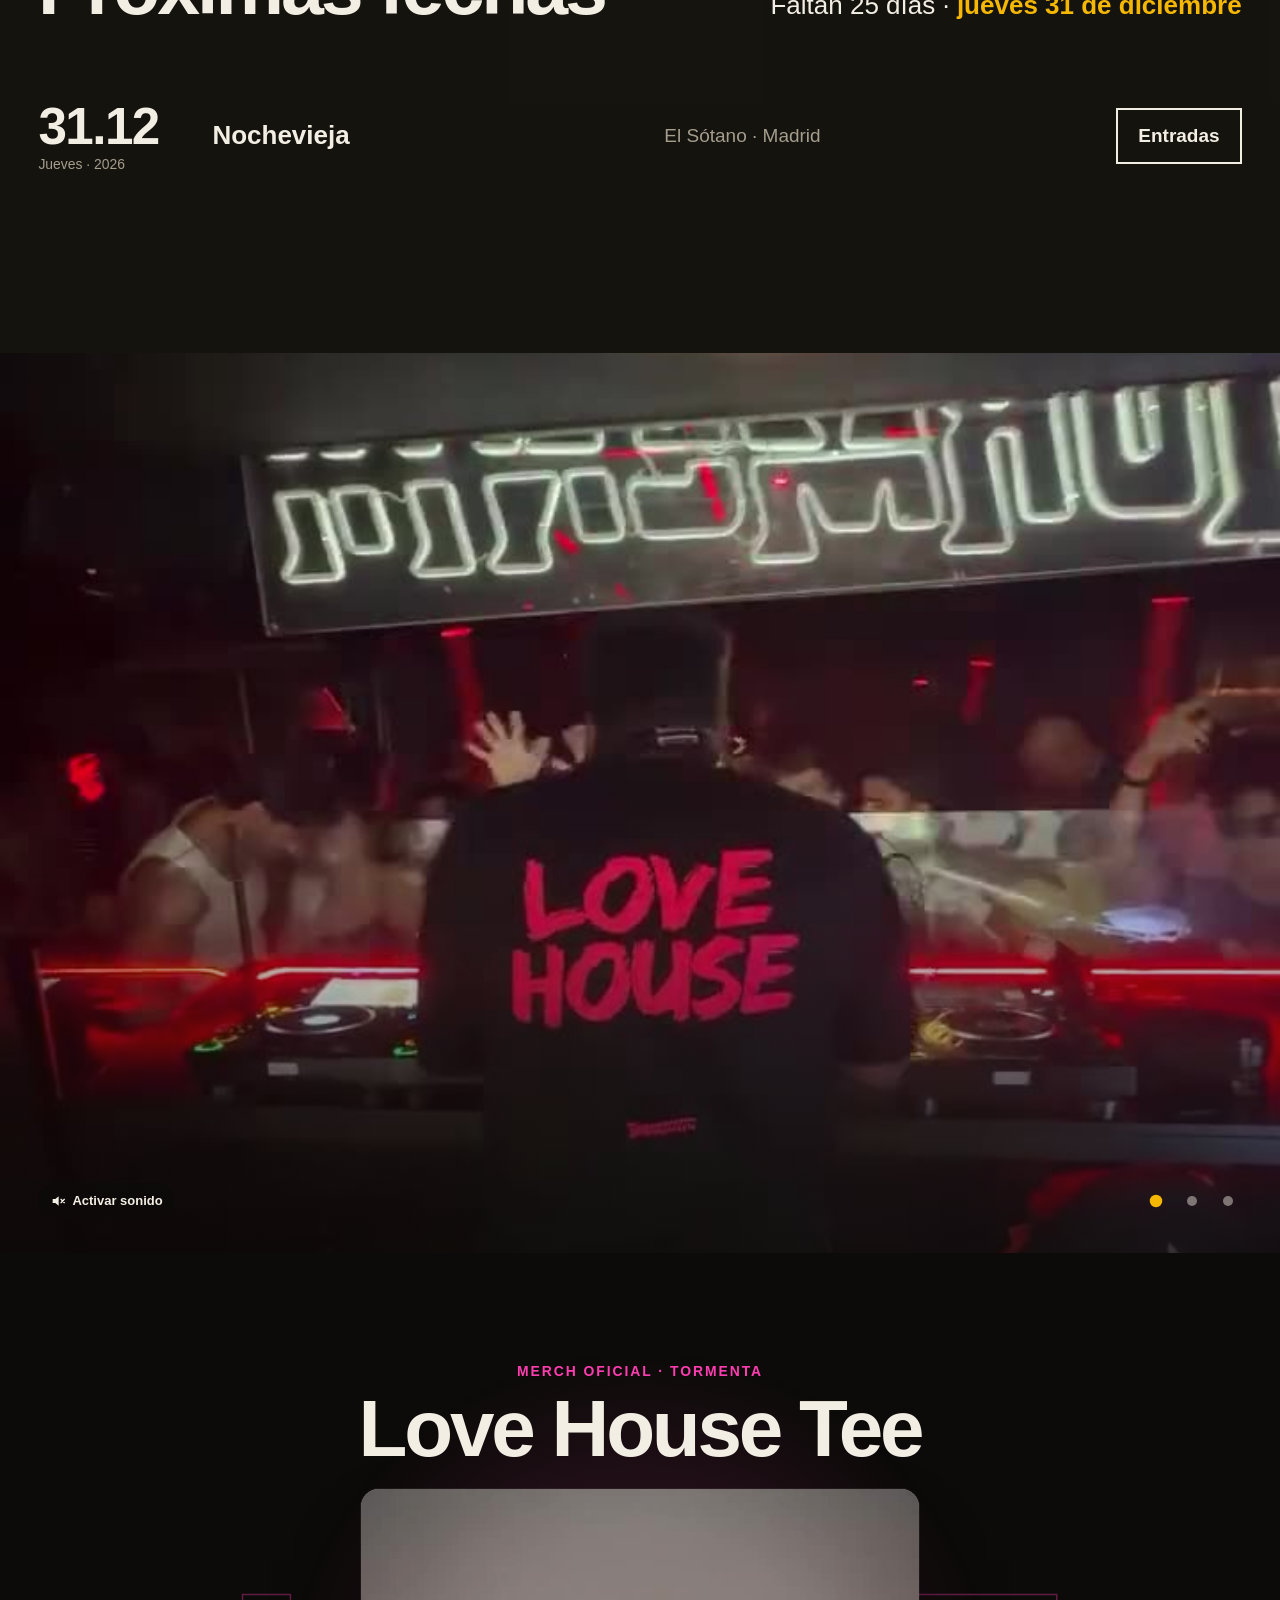
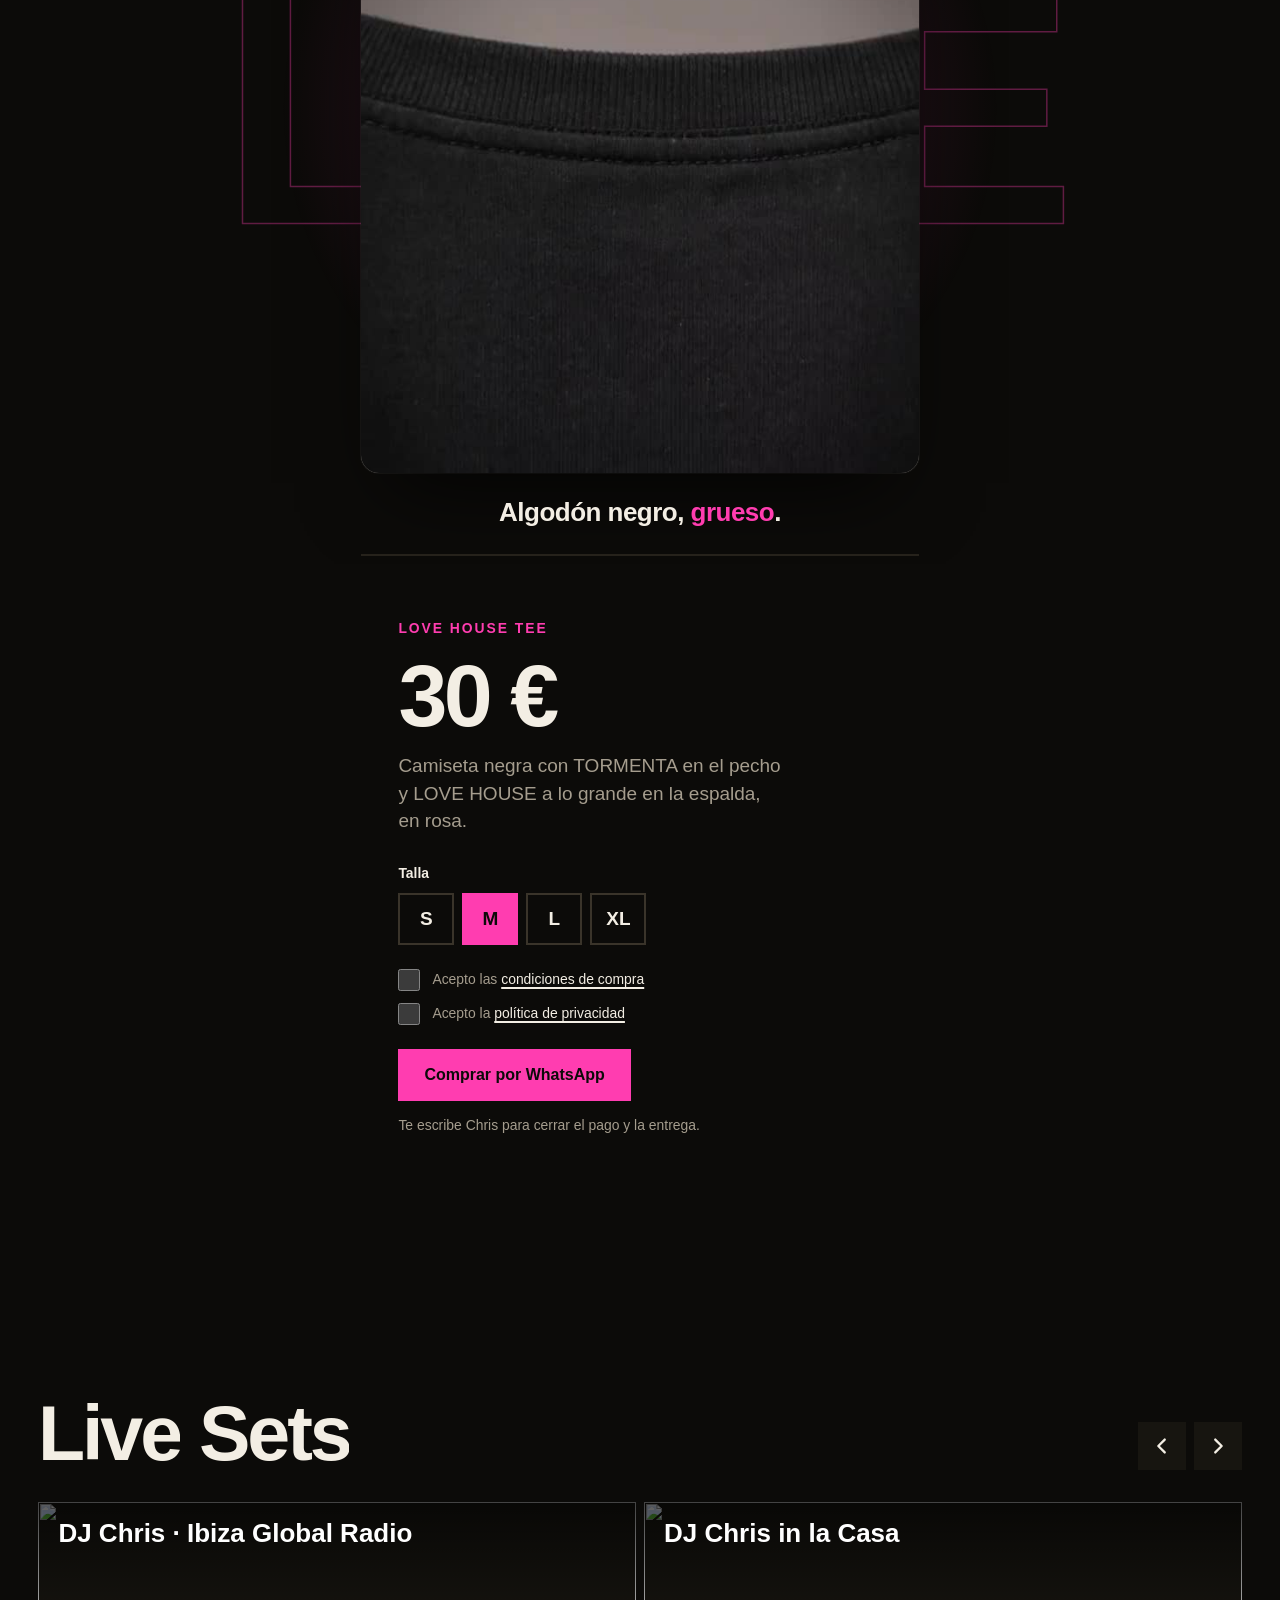
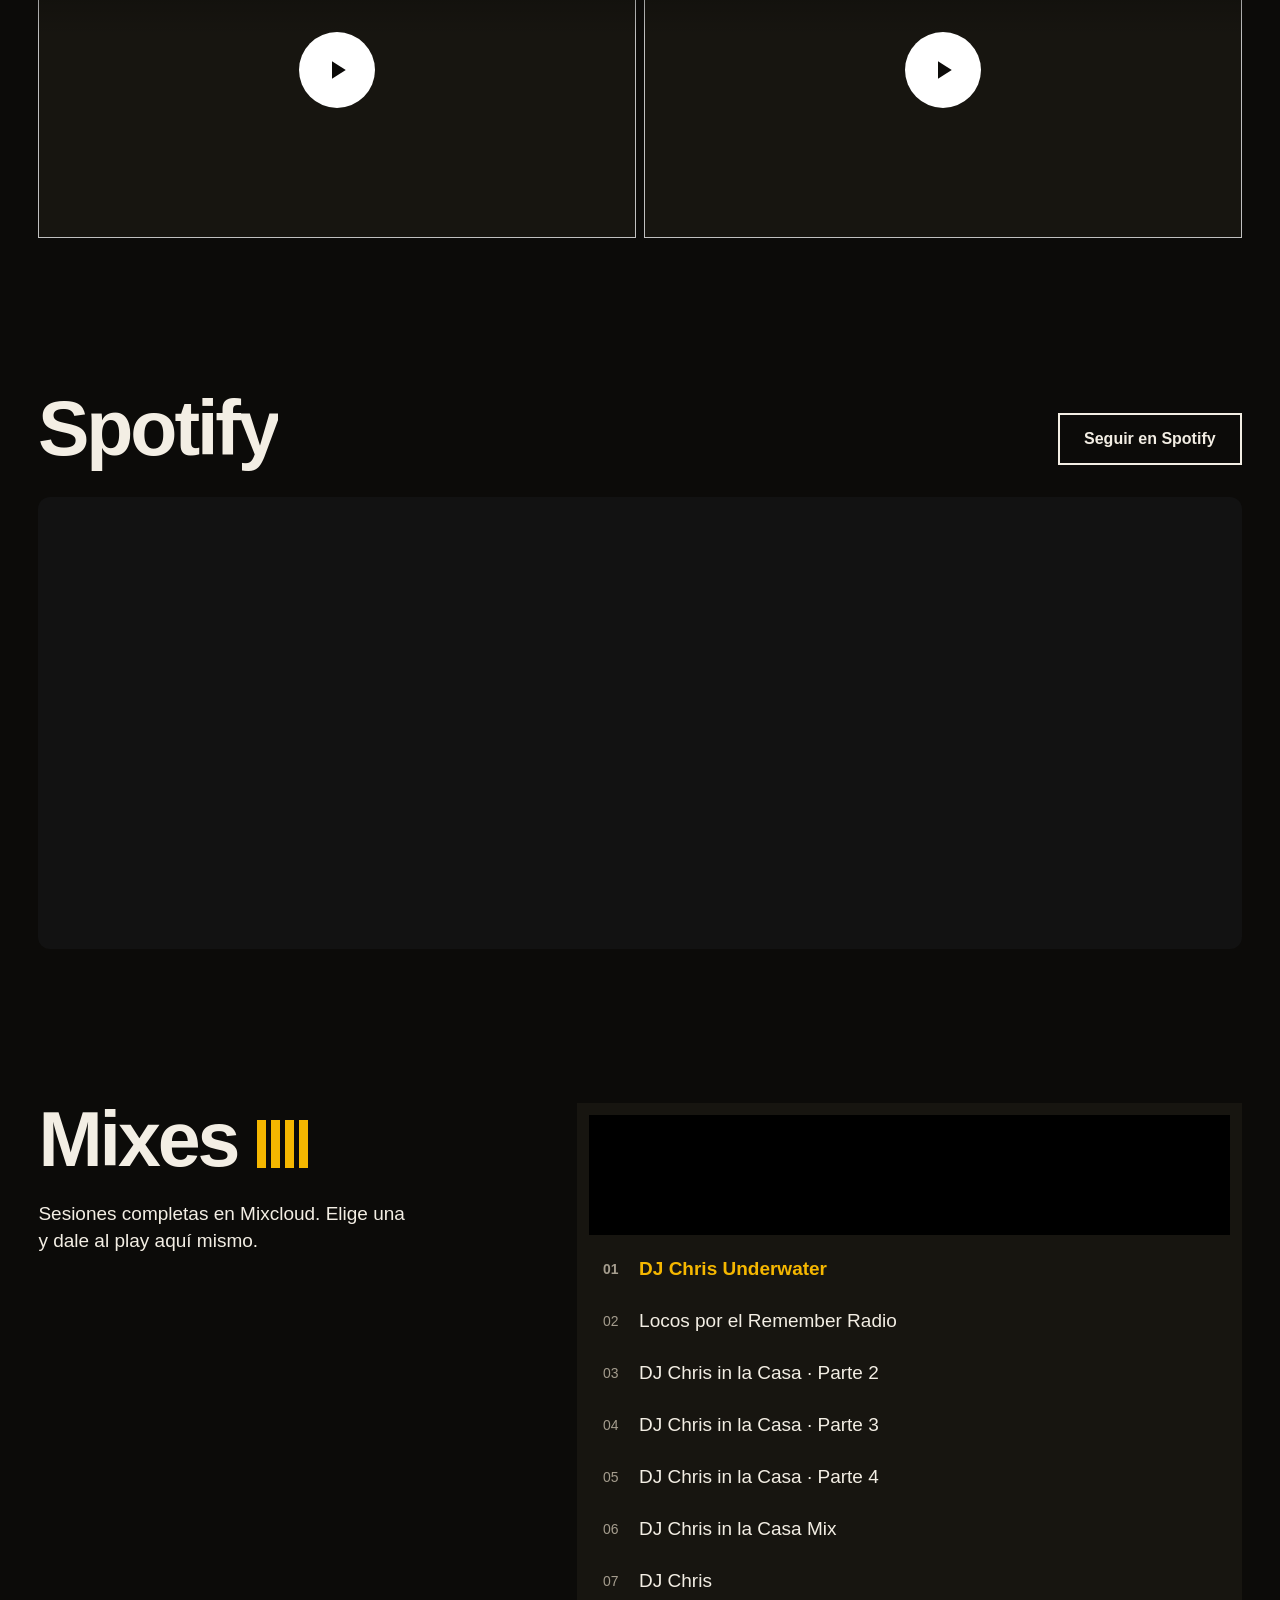
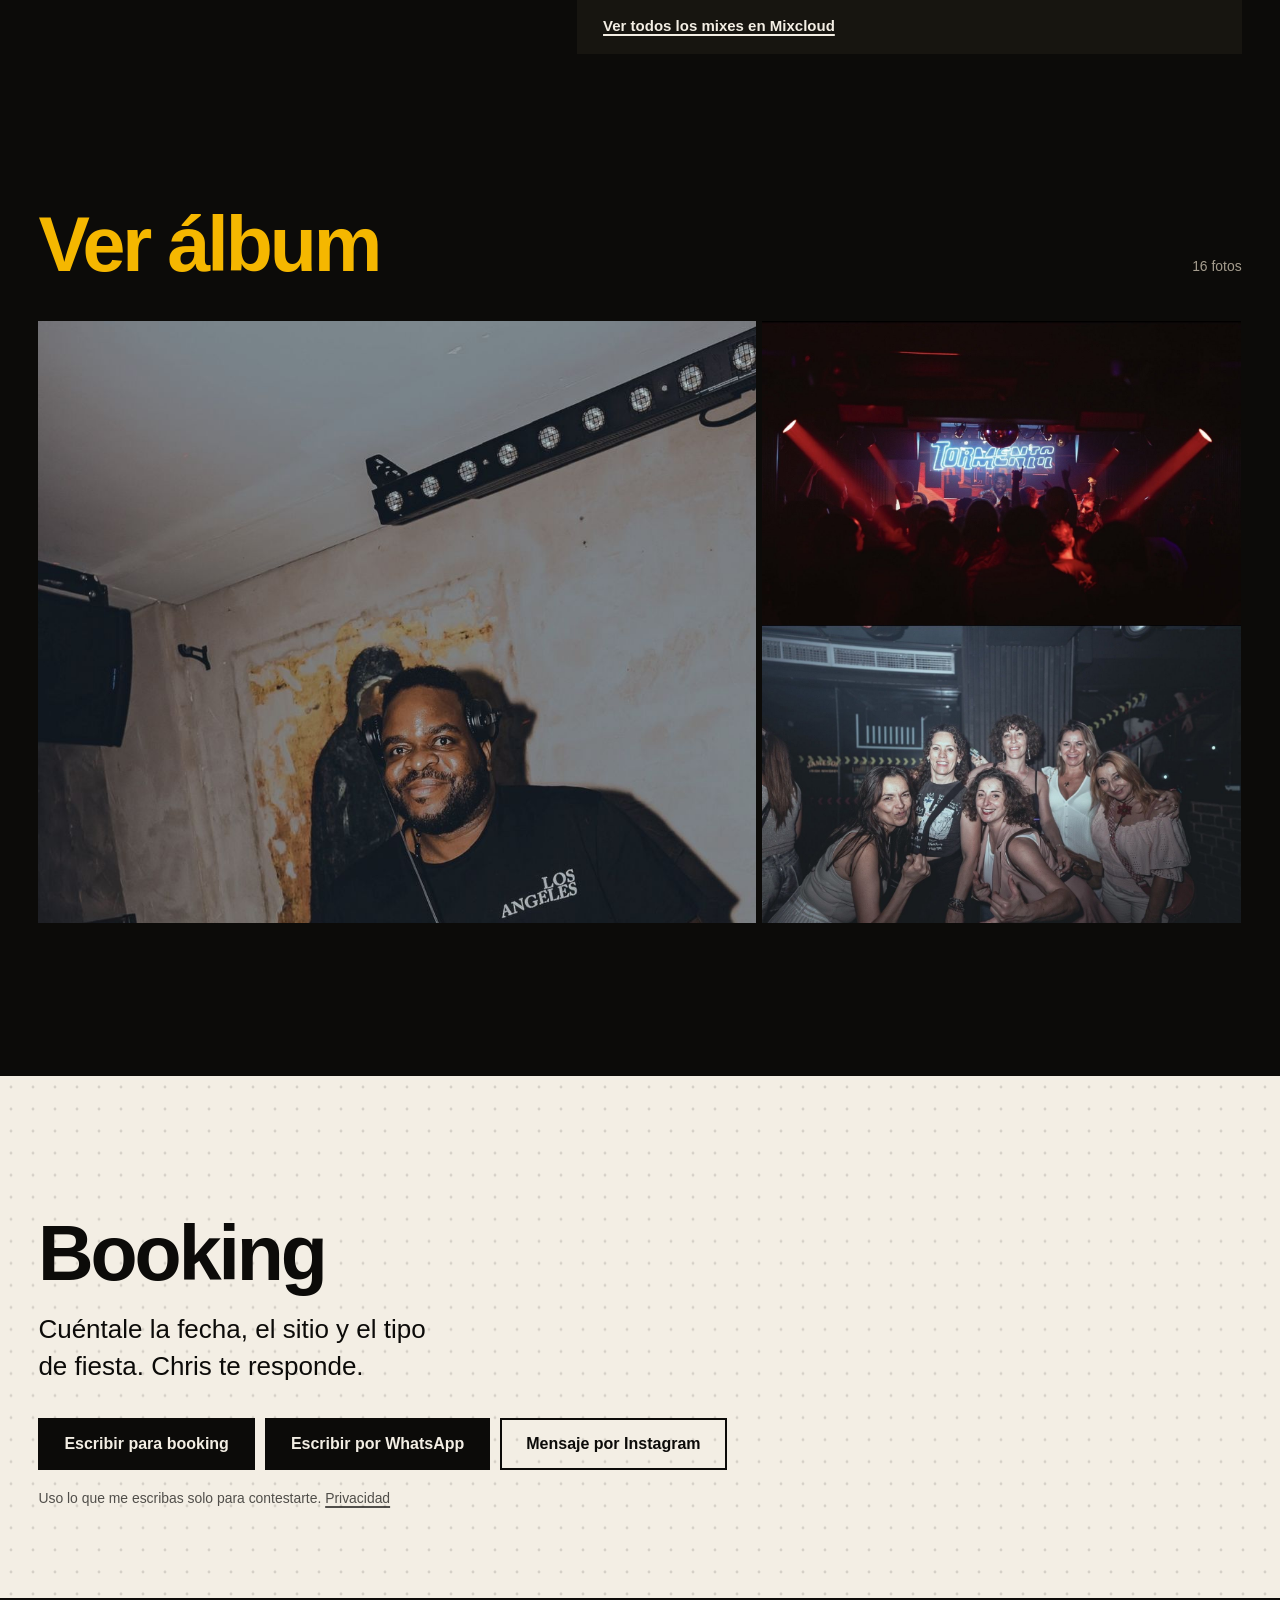
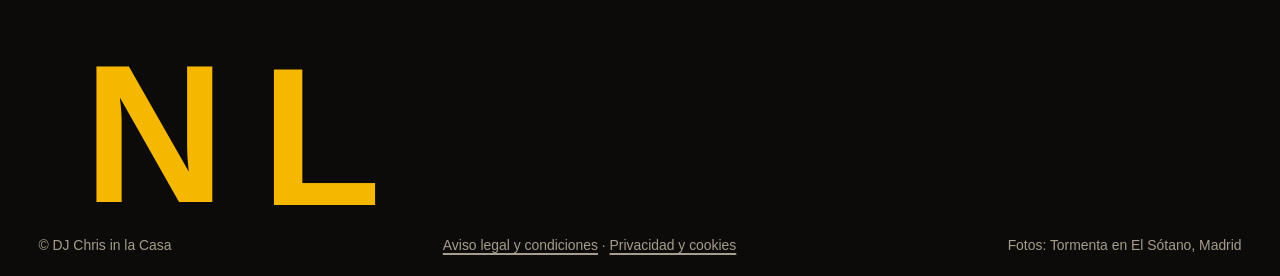
==== commit b169948c: "Fechas: Lista gratis -> Entradas (RA para DaH!, El Sótano para Tormenta) Co-Authored-By: Claude Opus" ====
--- a/index.html
+++ b/index.html
@@ -626,11 +626,11 @@
         <span class="where">Madrid · Residencia</span>
         <span class="tix">Entradas</span>
       </a>
-      <a class="show rise" data-date="2026-11-14" href="lista-dah.html">
+      <a class="show rise" data-date="2026-11-14" href="https://ra.co/events/2570341" target="_blank" rel="noopener">
         <span class="date">14.11<small>Sábado · 2026</small></span>
         <span class="what">DaH! Sessions</span>
         <span class="where">Under Bridge · C/ Caños Viejos, 3 · Madrid</span>
-        <span class="tix">Lista gratis</span>
+        <span class="tix">Entradas</span>
         <span class="lineup">Chris b2b Vico Deep, Giulia Mad b2b Ineluctable y Jobe1811 b2b Lucará</span>
       </a>
       <a class="show rise" data-date="2026-11-28" href="https://tickets.oneboxtds.com/mediaspuri/select/3036348" target="_blank" rel="noopener">
@@ -639,11 +639,11 @@
         <span class="where">Madrid · Residencia</span>
         <span class="tix">Entradas</span>
       </a>
-      <a class="show rise" data-date="2026-12-04" href="lista.html">
+      <a class="show rise" data-date="2026-12-04" href="https://salaelsotano.com" target="_blank" rel="noopener">
         <span class="date">04.12<small>Viernes · 00:00 hasta el cierre</small></span>
         <span class="what">Tormenta</span>
         <span class="where">El Sótano · C/ Las Maldonadas, 6 · Madrid</span>
-        <span class="tix">Lista gratis</span>
+        <span class="tix">Entradas</span>
         <span class="lineup">Con Bembi b2b Camila Di Rauso, Giulia Mad b2b Ina Housez, Vico Deep y Yhago</span>
       </a>
       <a class="show rise" data-date="2026-12-31" href="https://salaelsotano.com" target="_blank" rel="noopener">
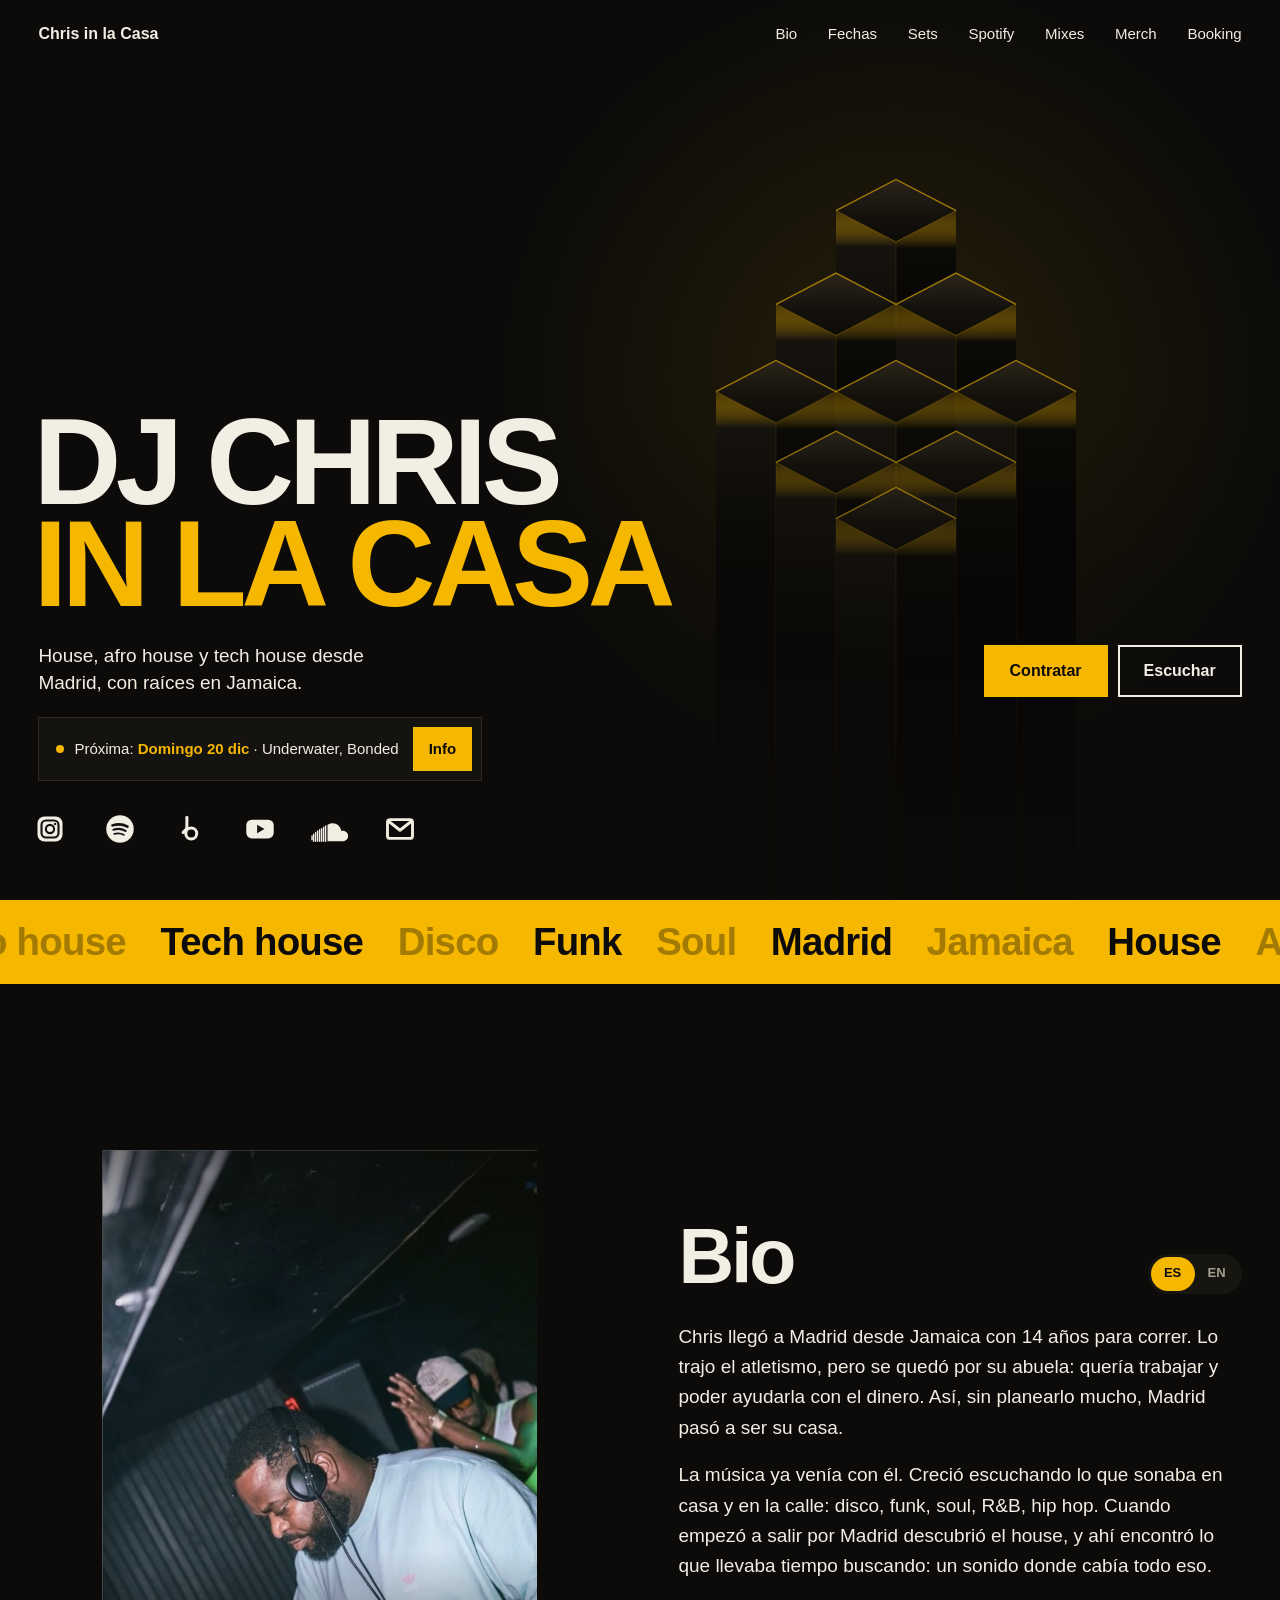
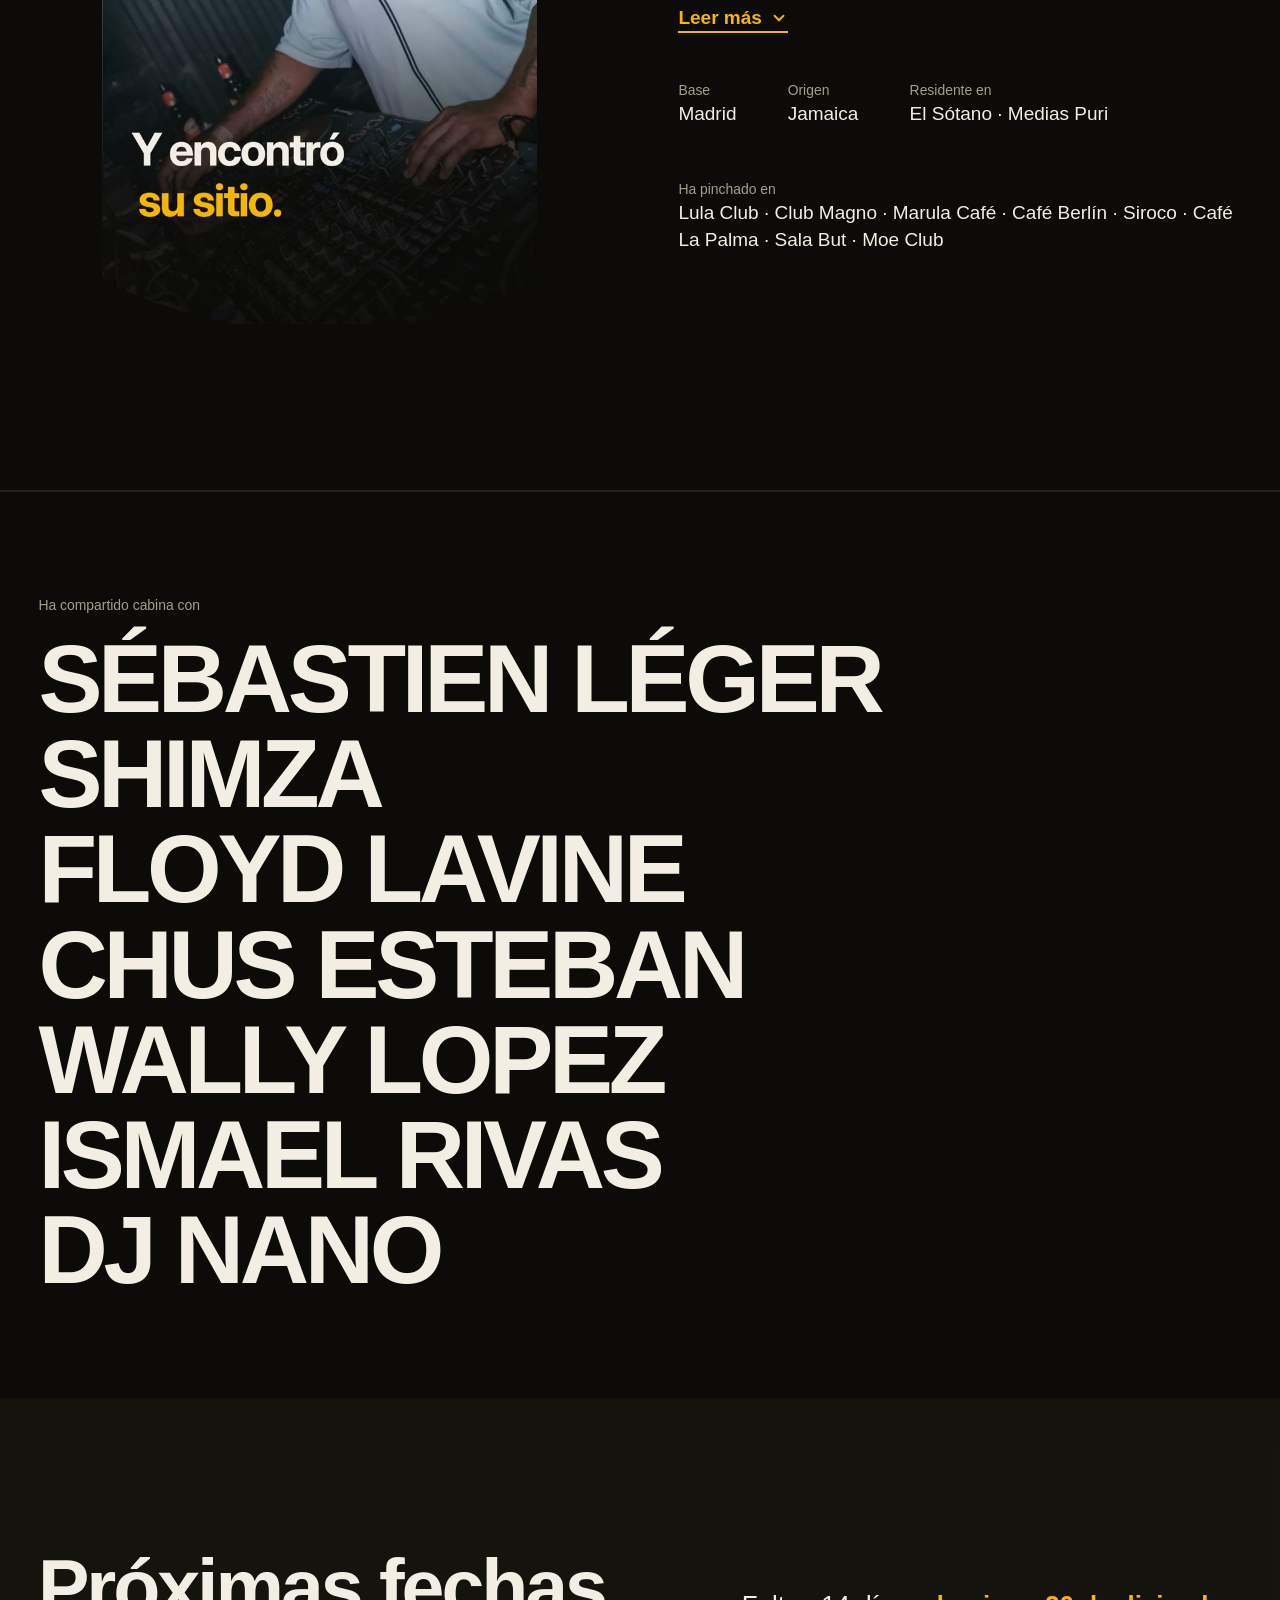
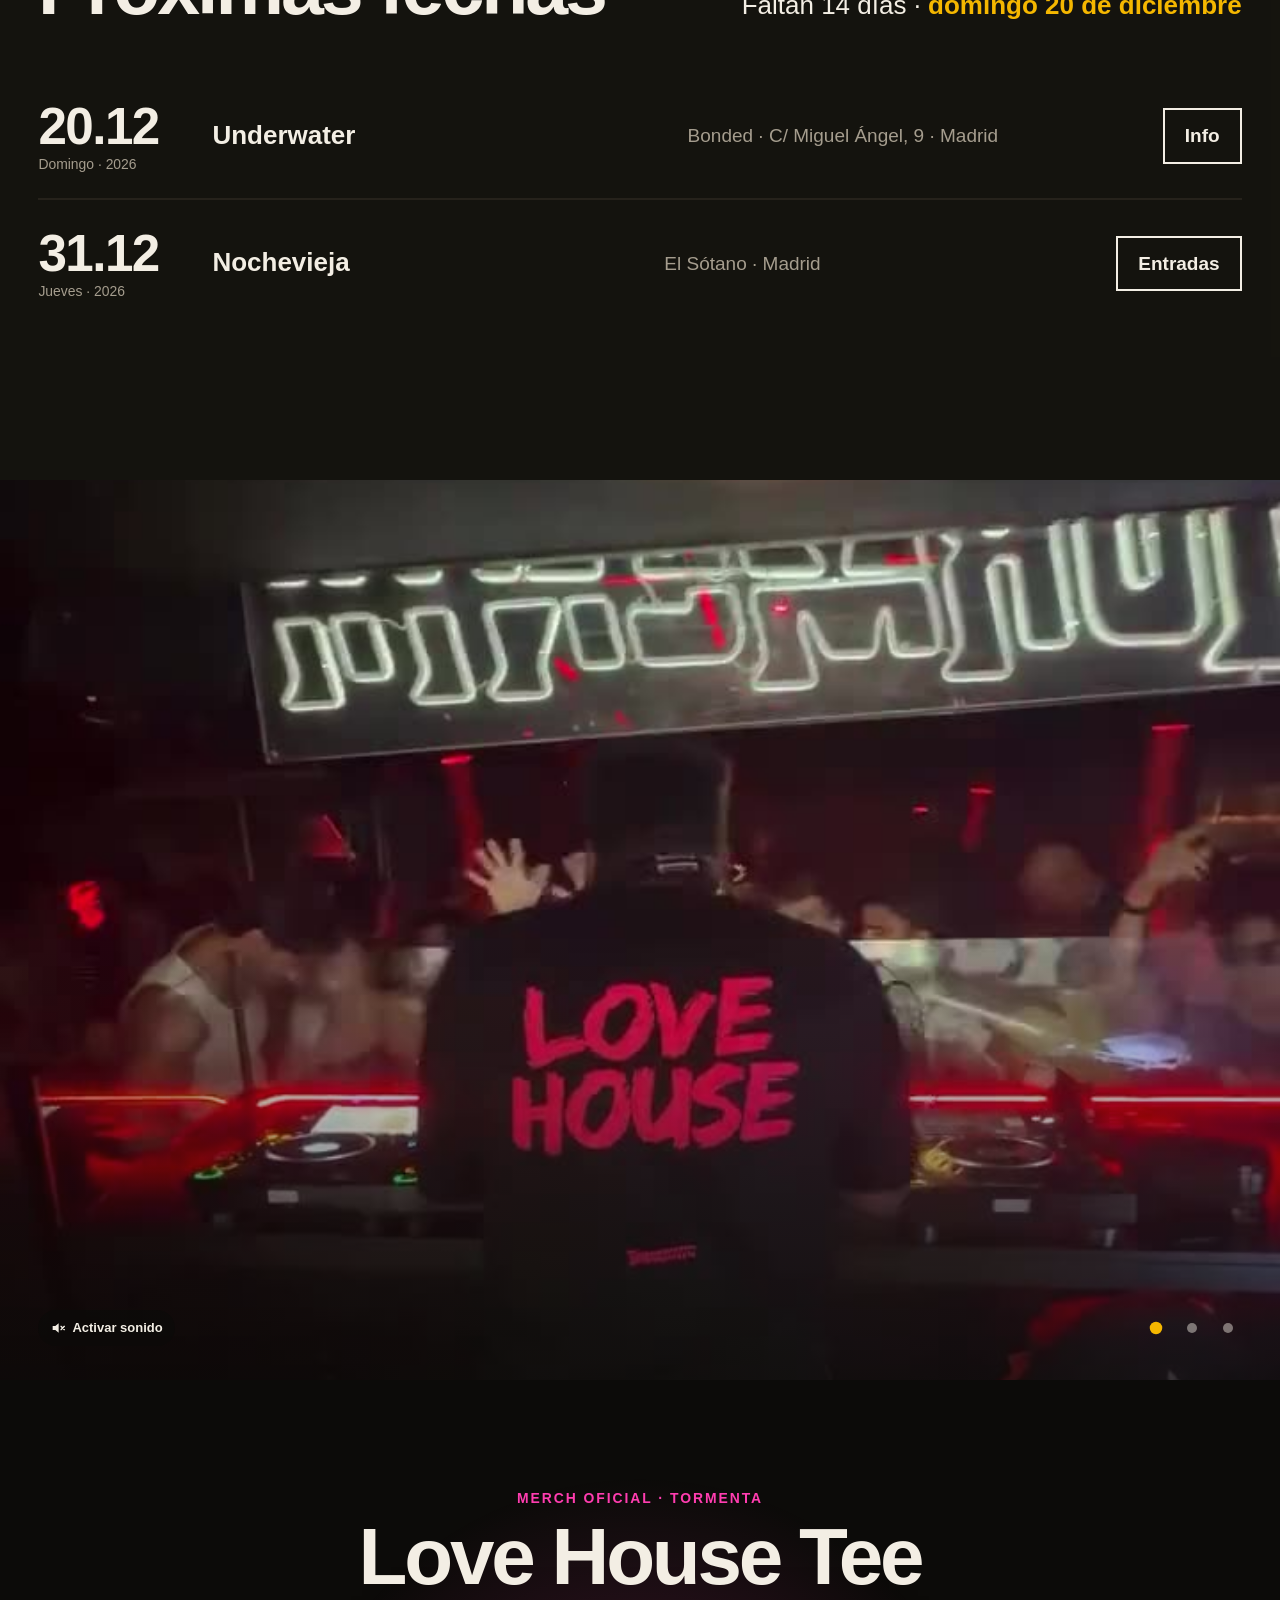
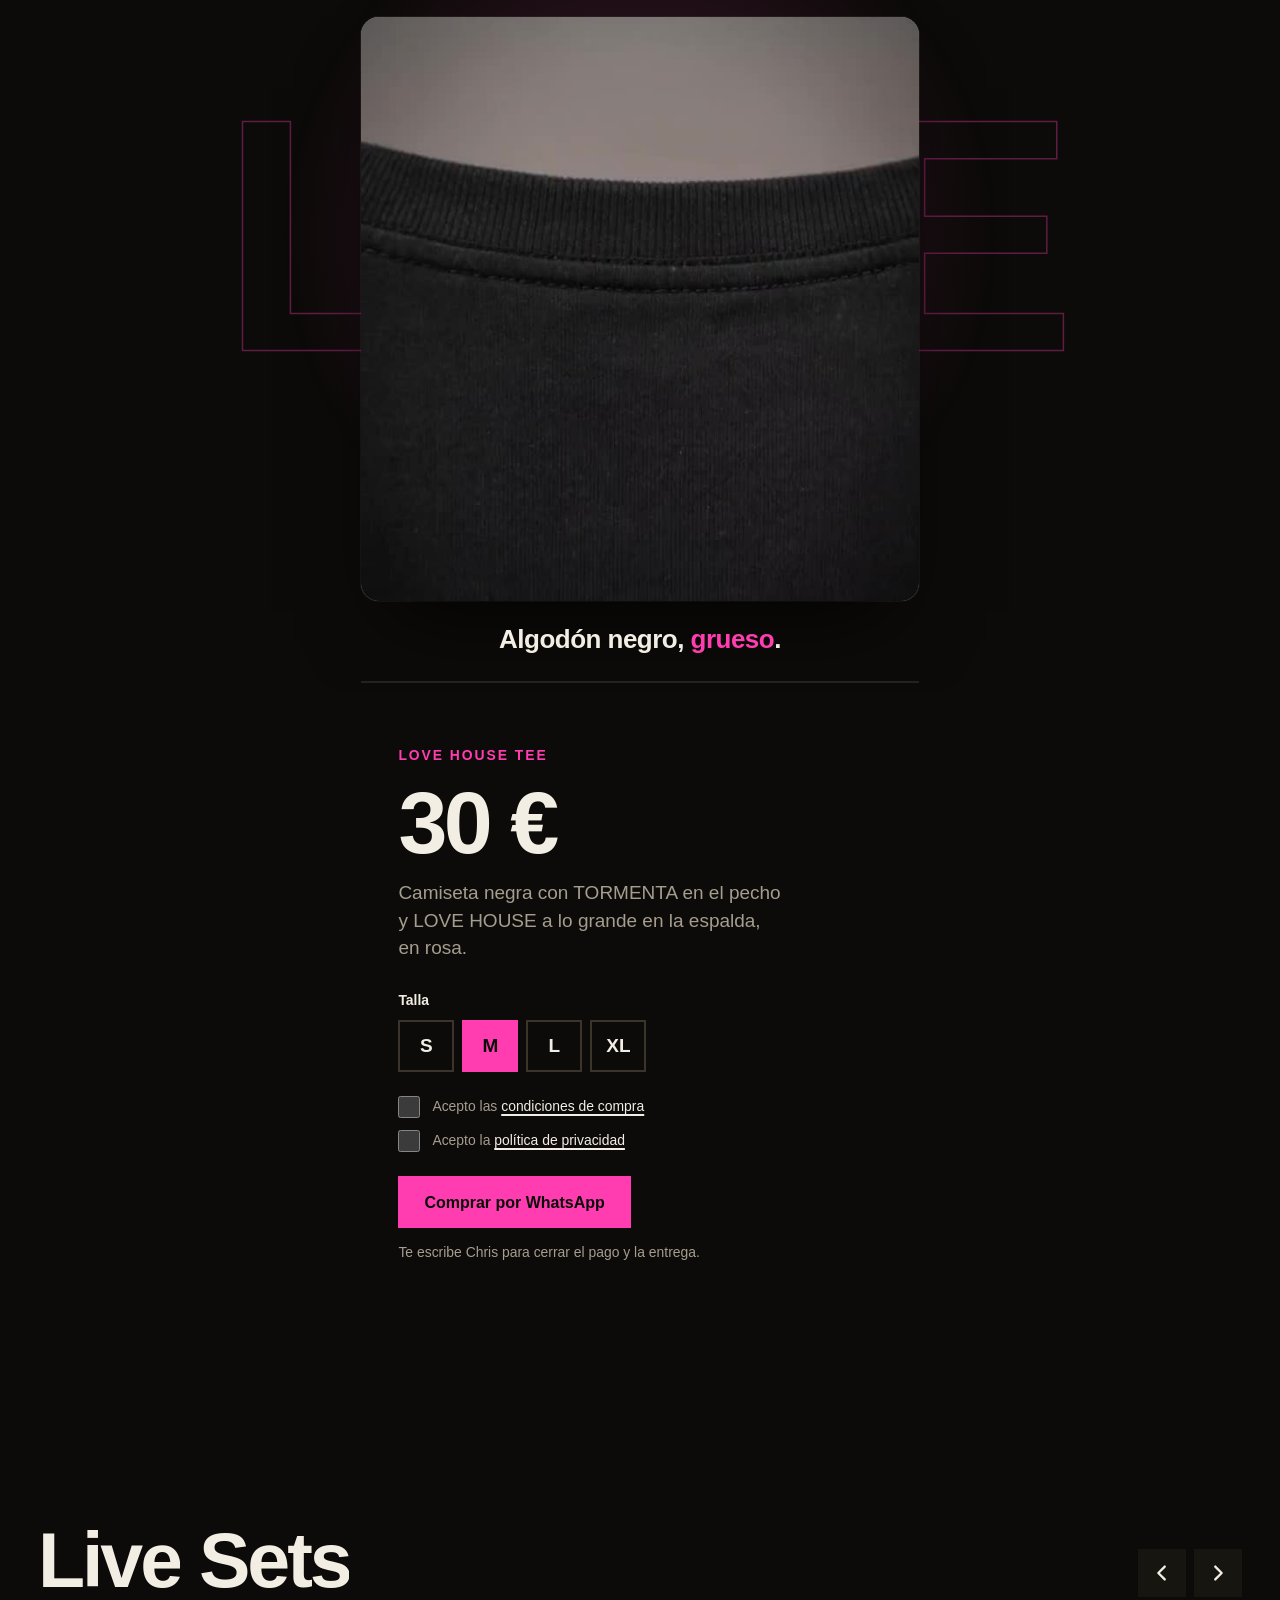
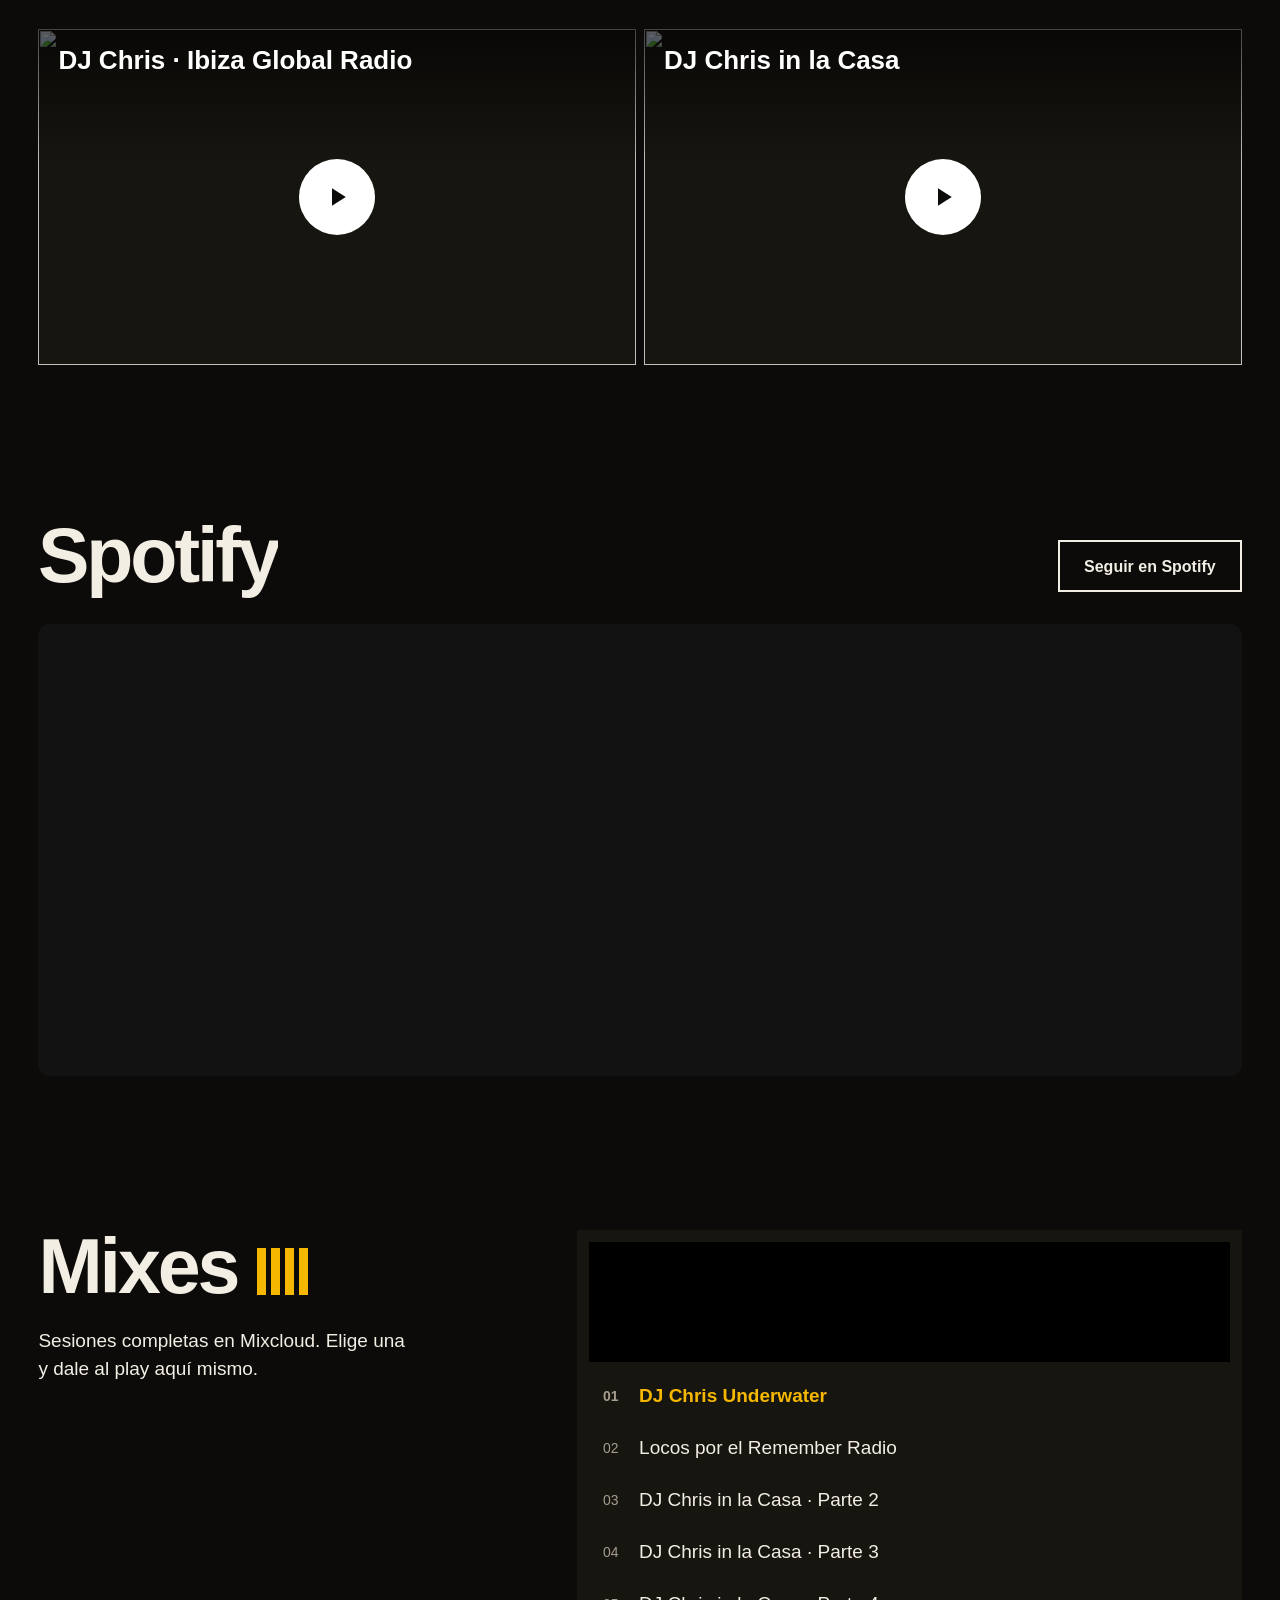
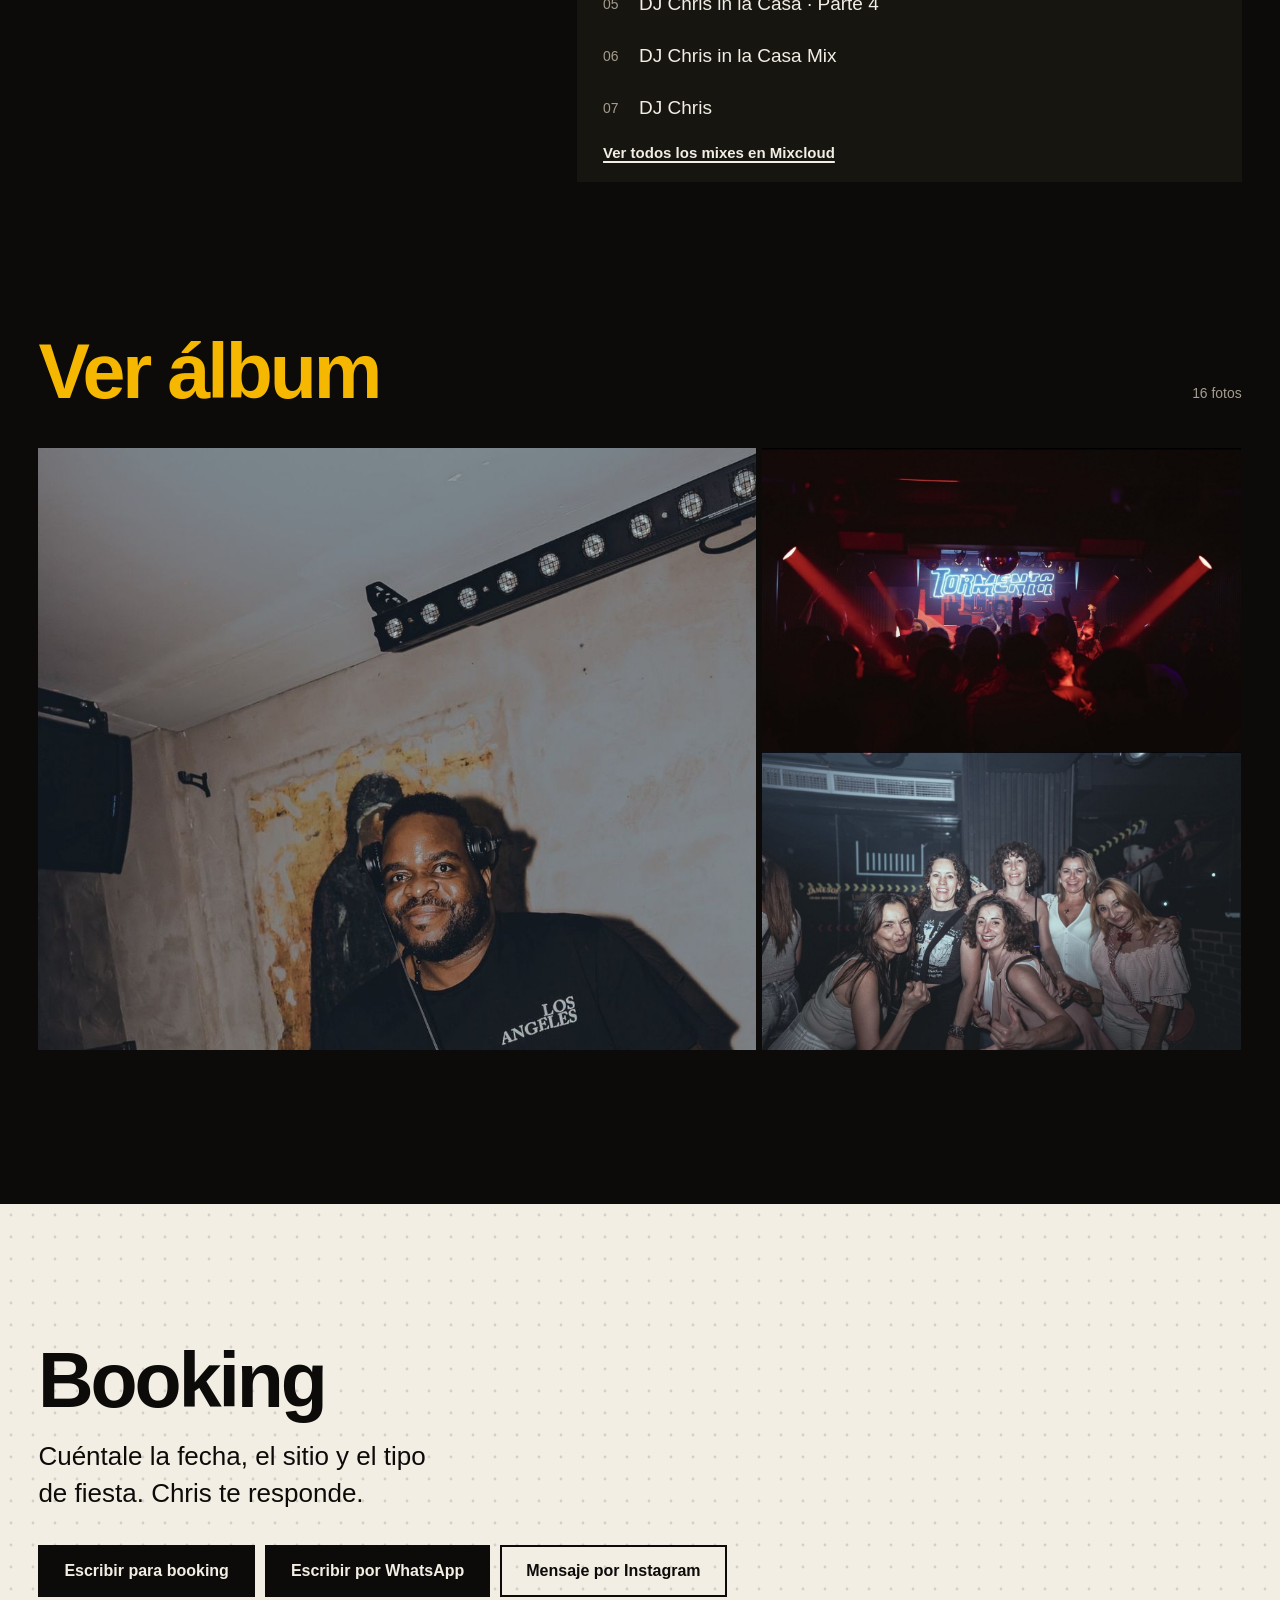
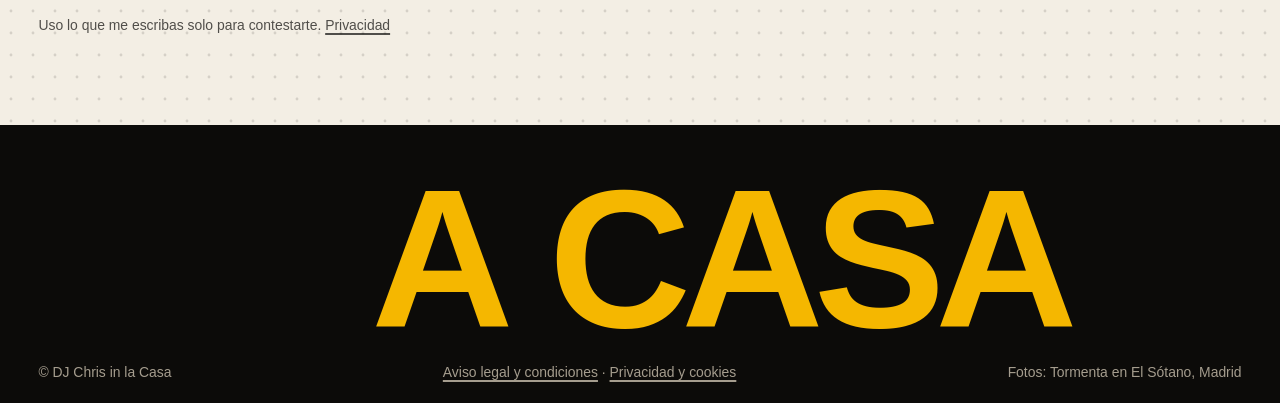
==== commit abba9131: "Fecha nueva: Underwater en Bonded, 20 dic Co-Authored-By: Claude Opus 5.5 <noreply@anthropic.com> Cl" ====
--- a/index.html
+++ b/index.html
@@ -646,6 +646,12 @@
         <span class="tix">Entradas</span>
         <span class="lineup">Con Bembi b2b Camila Di Rauso, Giulia Mad b2b Ina Housez, Vico Deep y Yhago</span>
       </a>
+      <a class="show rise" data-date="2026-12-20" href="https://www.instagram.com/bonded.club/" target="_blank" rel="noopener">
+        <span class="date">20.12<small>Domingo · 2026</small></span>
+        <span class="what">Underwater</span>
+        <span class="where">Bonded · C/ Miguel Ángel, 9 · Madrid</span>
+        <span class="tix">Info</span>
+      </a>
       <a class="show rise" data-date="2026-12-31" href="https://salaelsotano.com" target="_blank" rel="noopener">
         <span class="date">31.12<small>Jueves · 2026</small></span>
         <span class="what">Nochevieja</span>
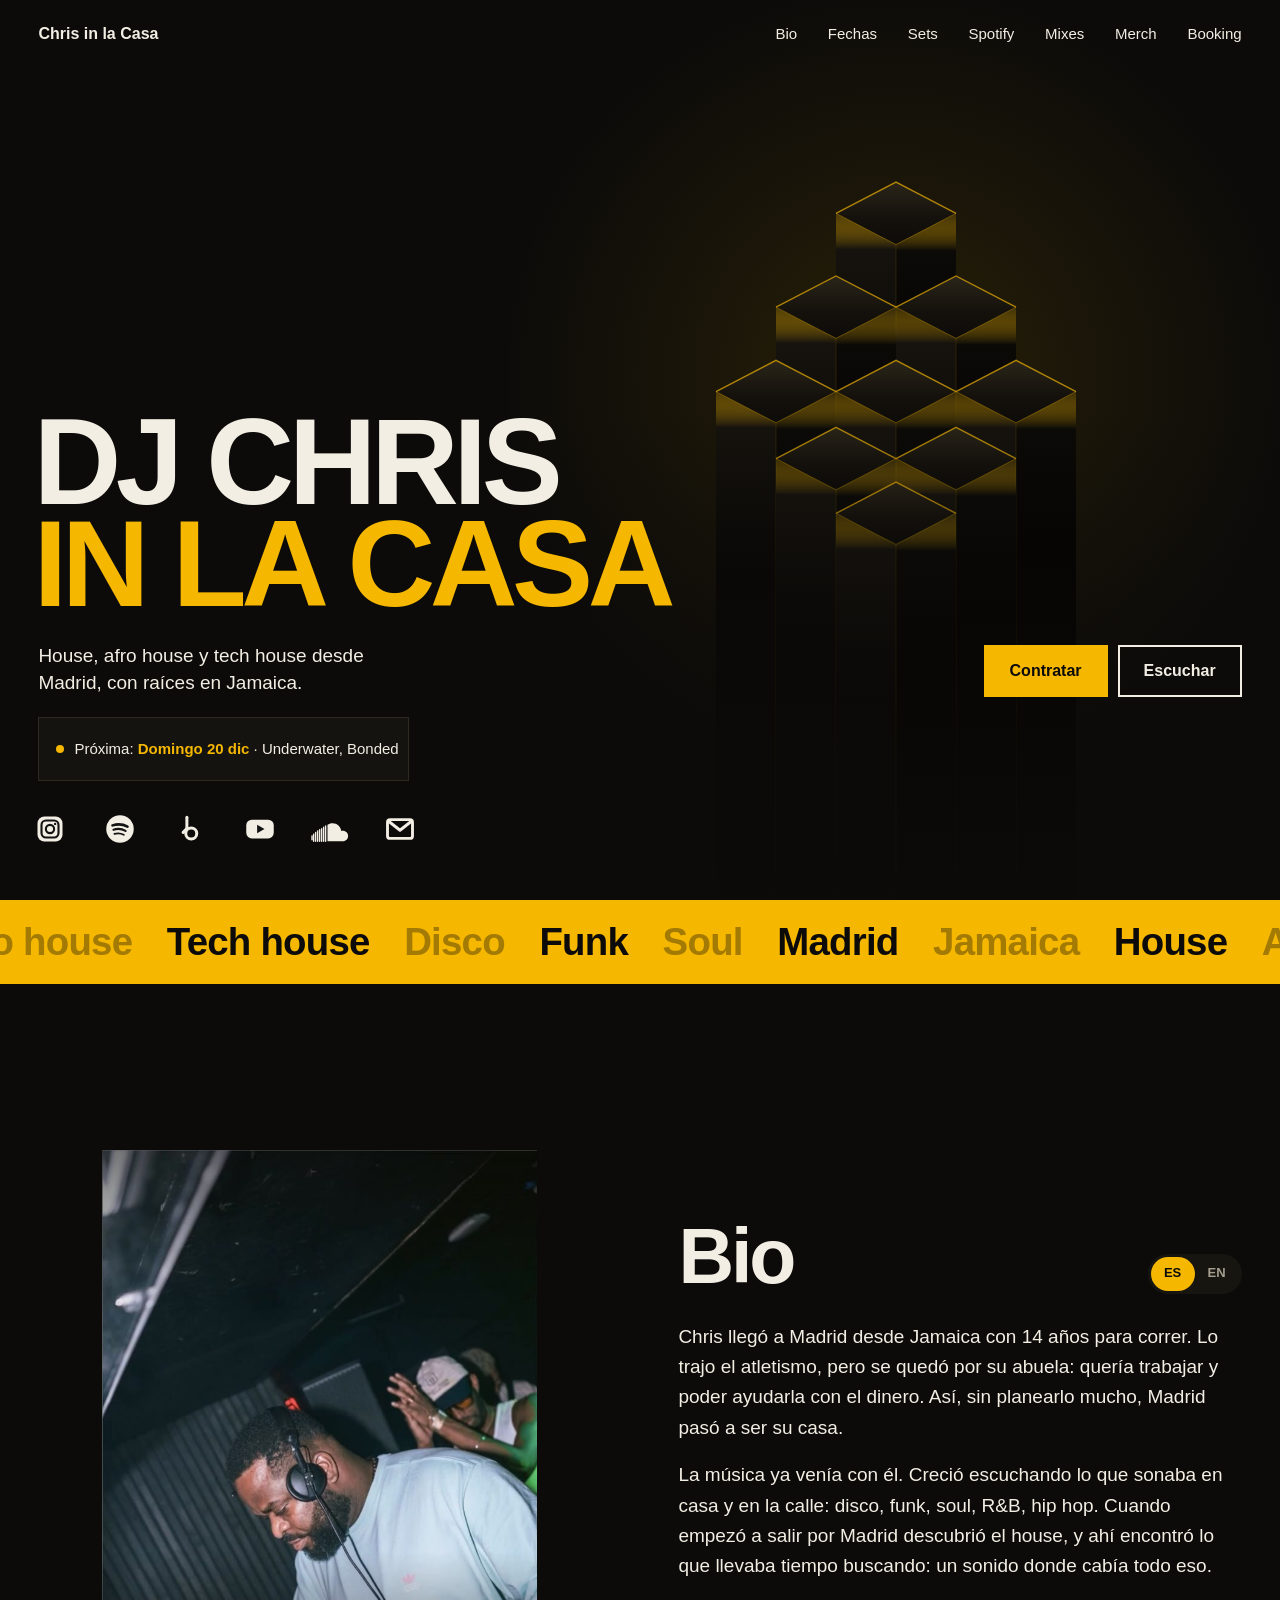
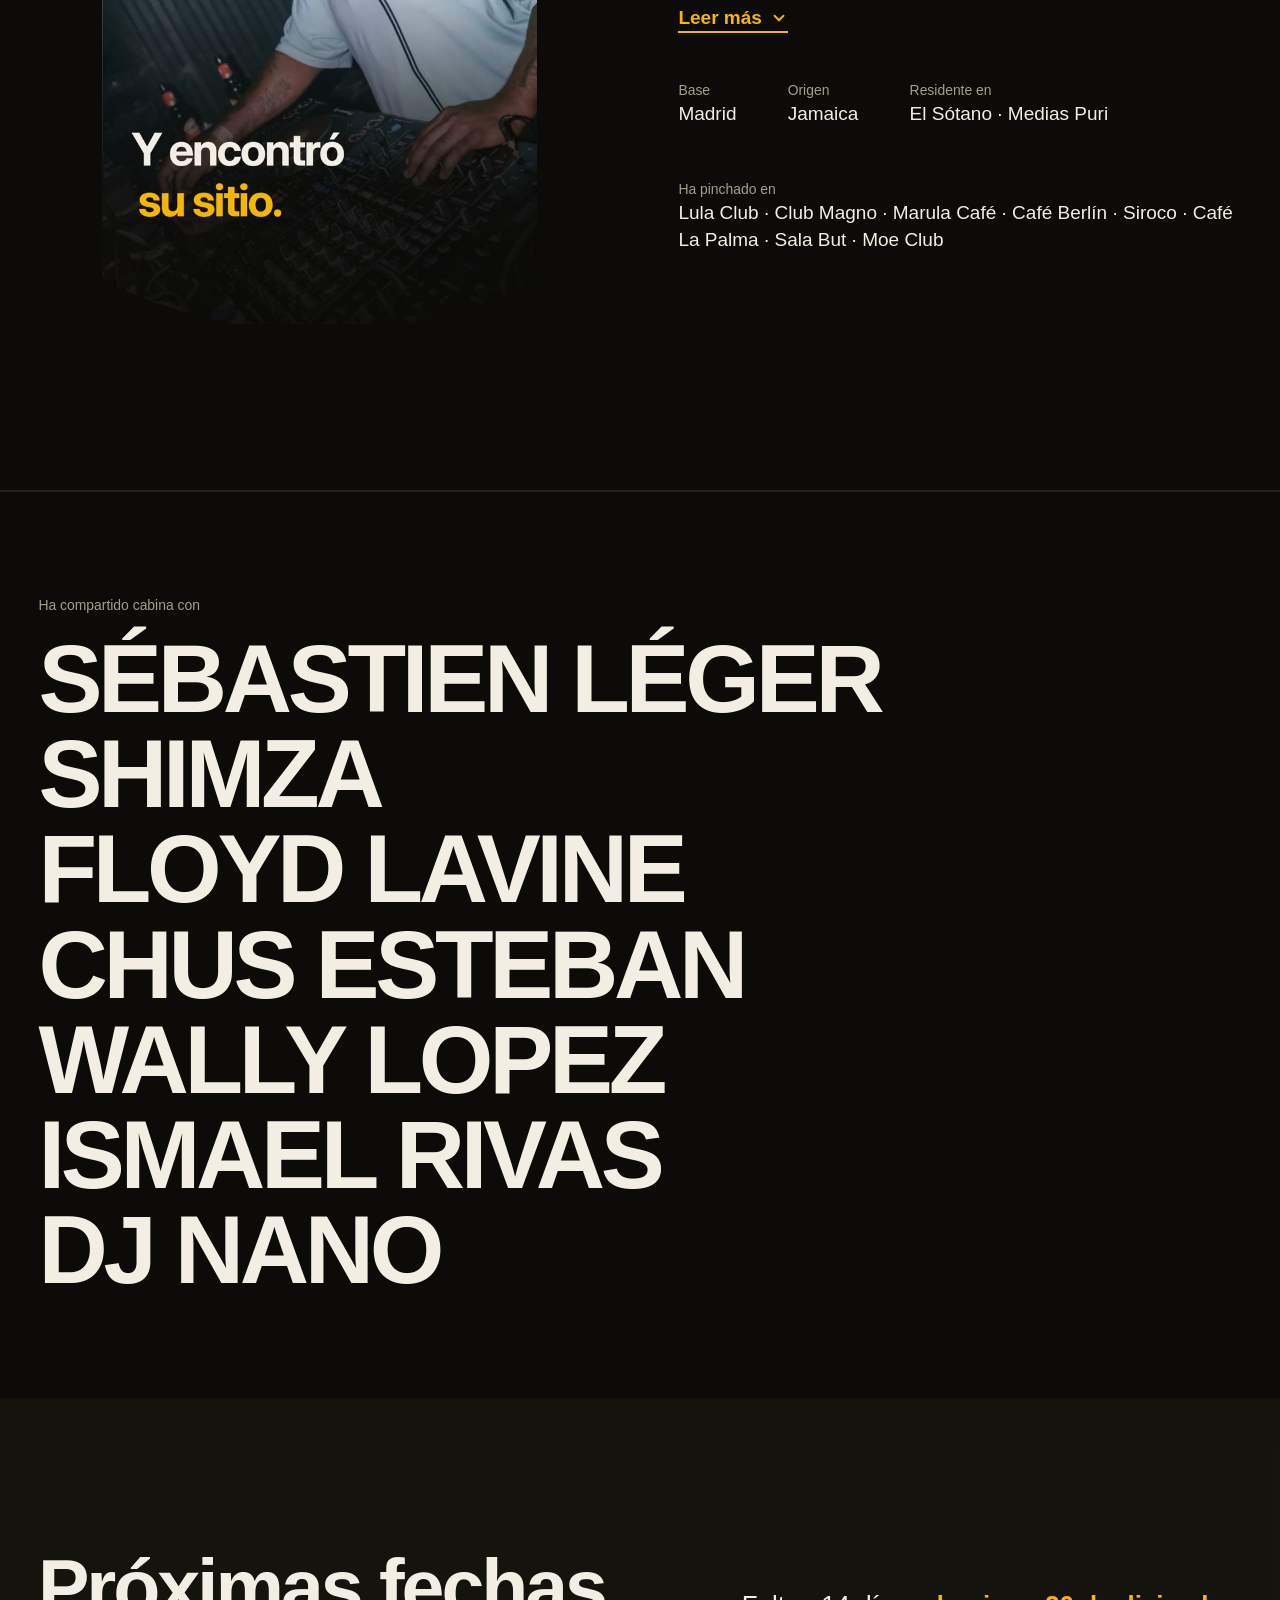
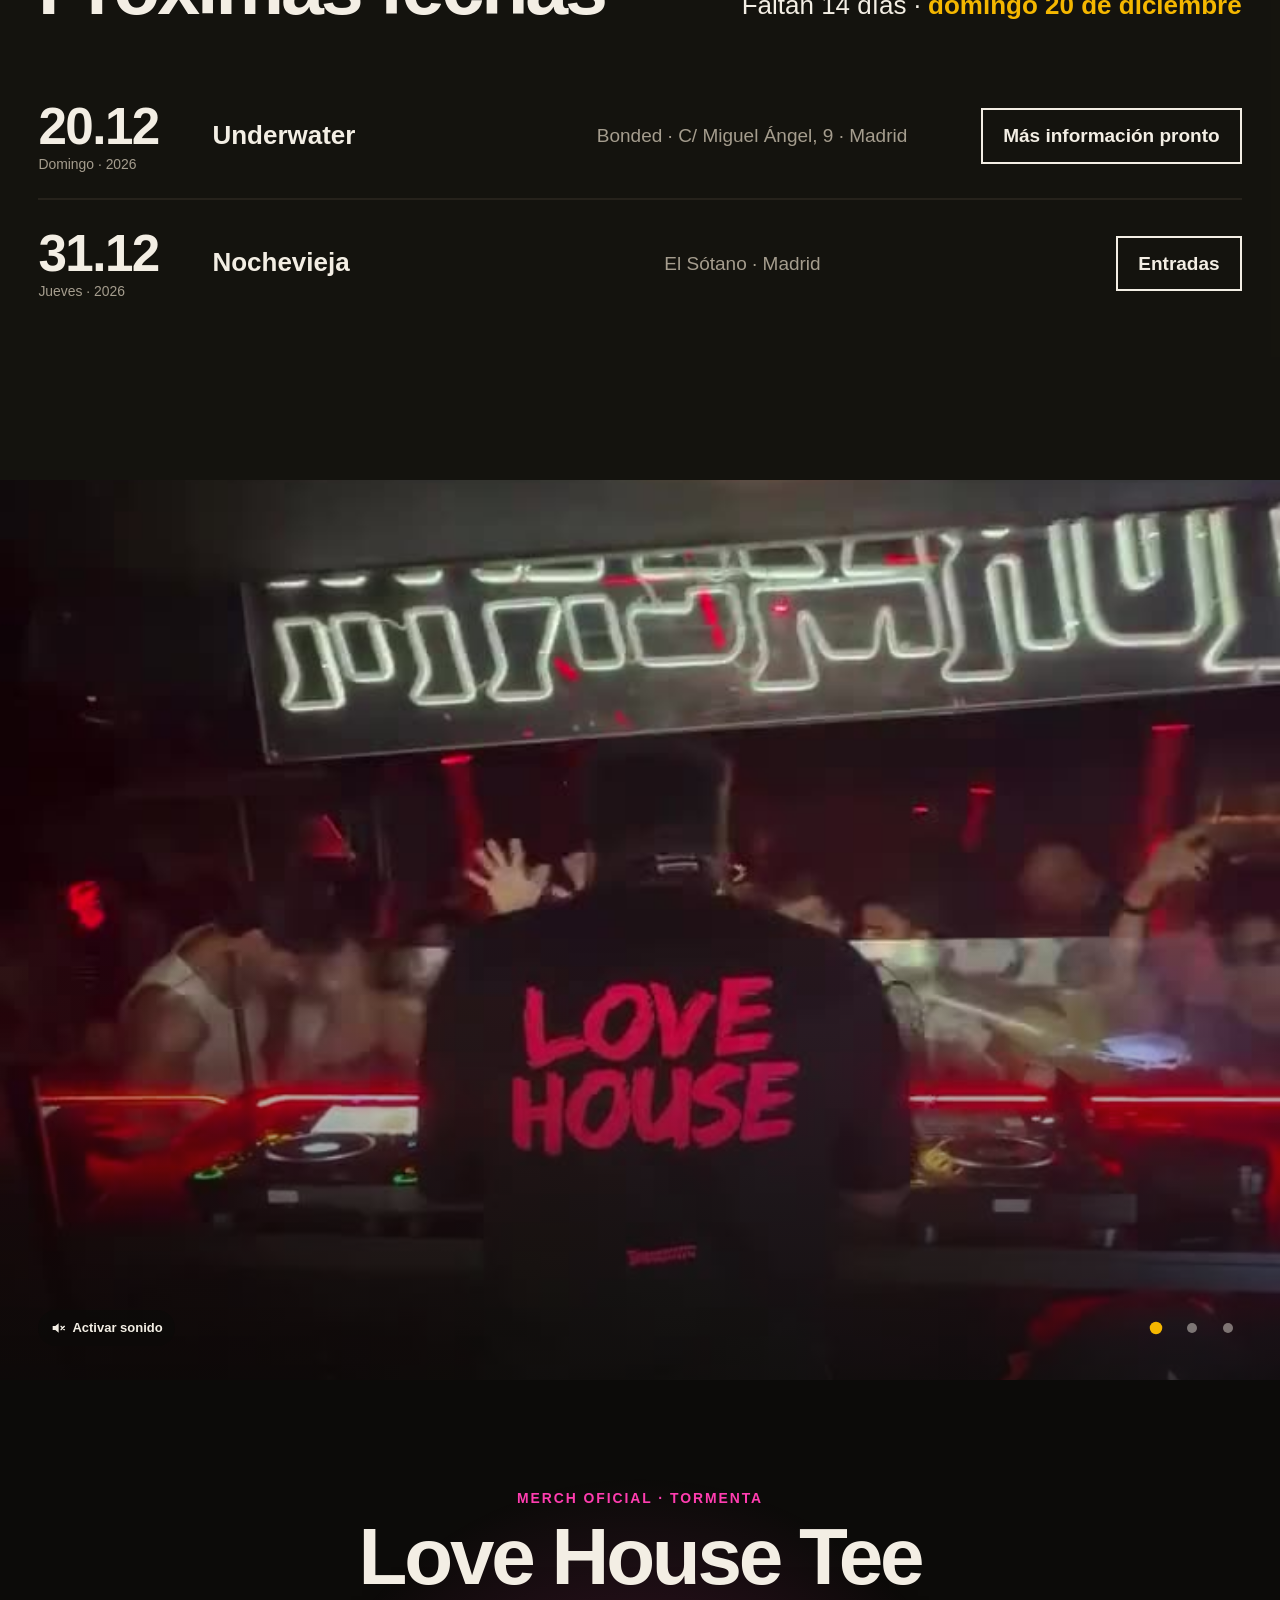
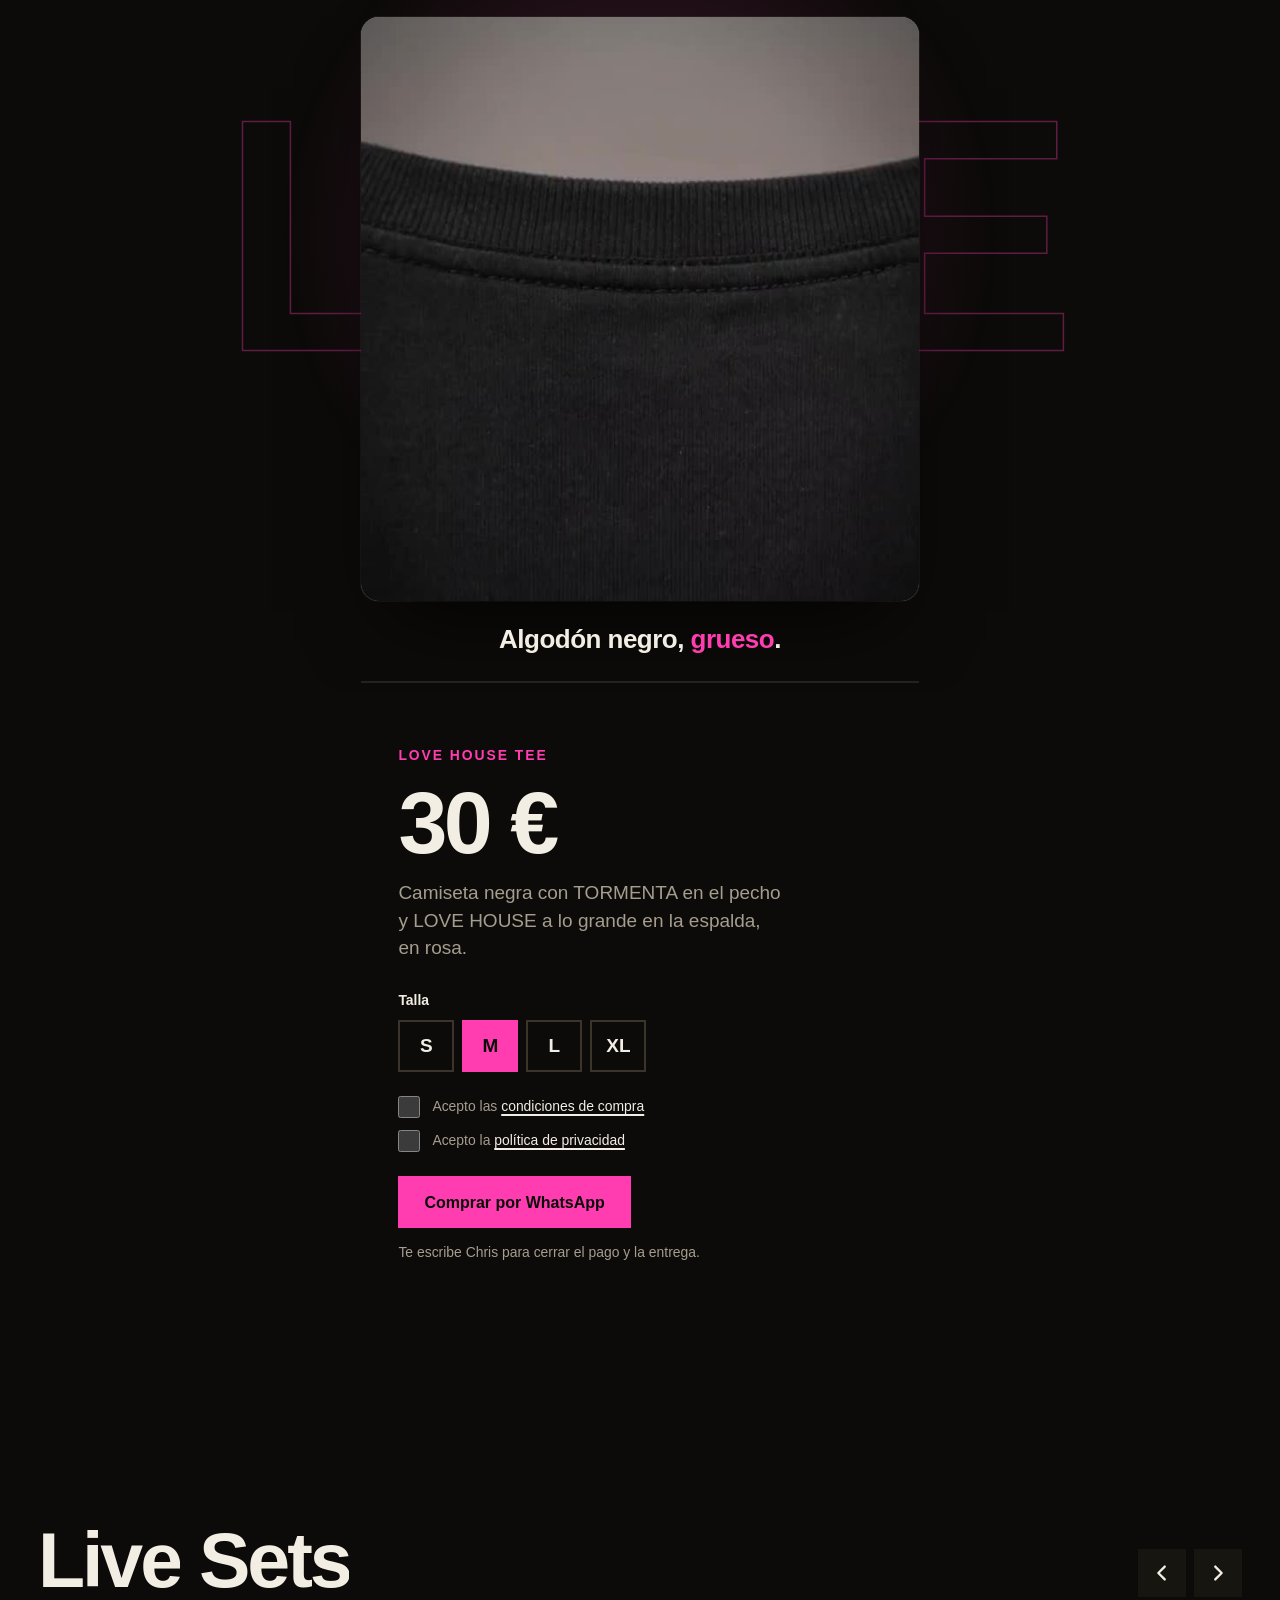
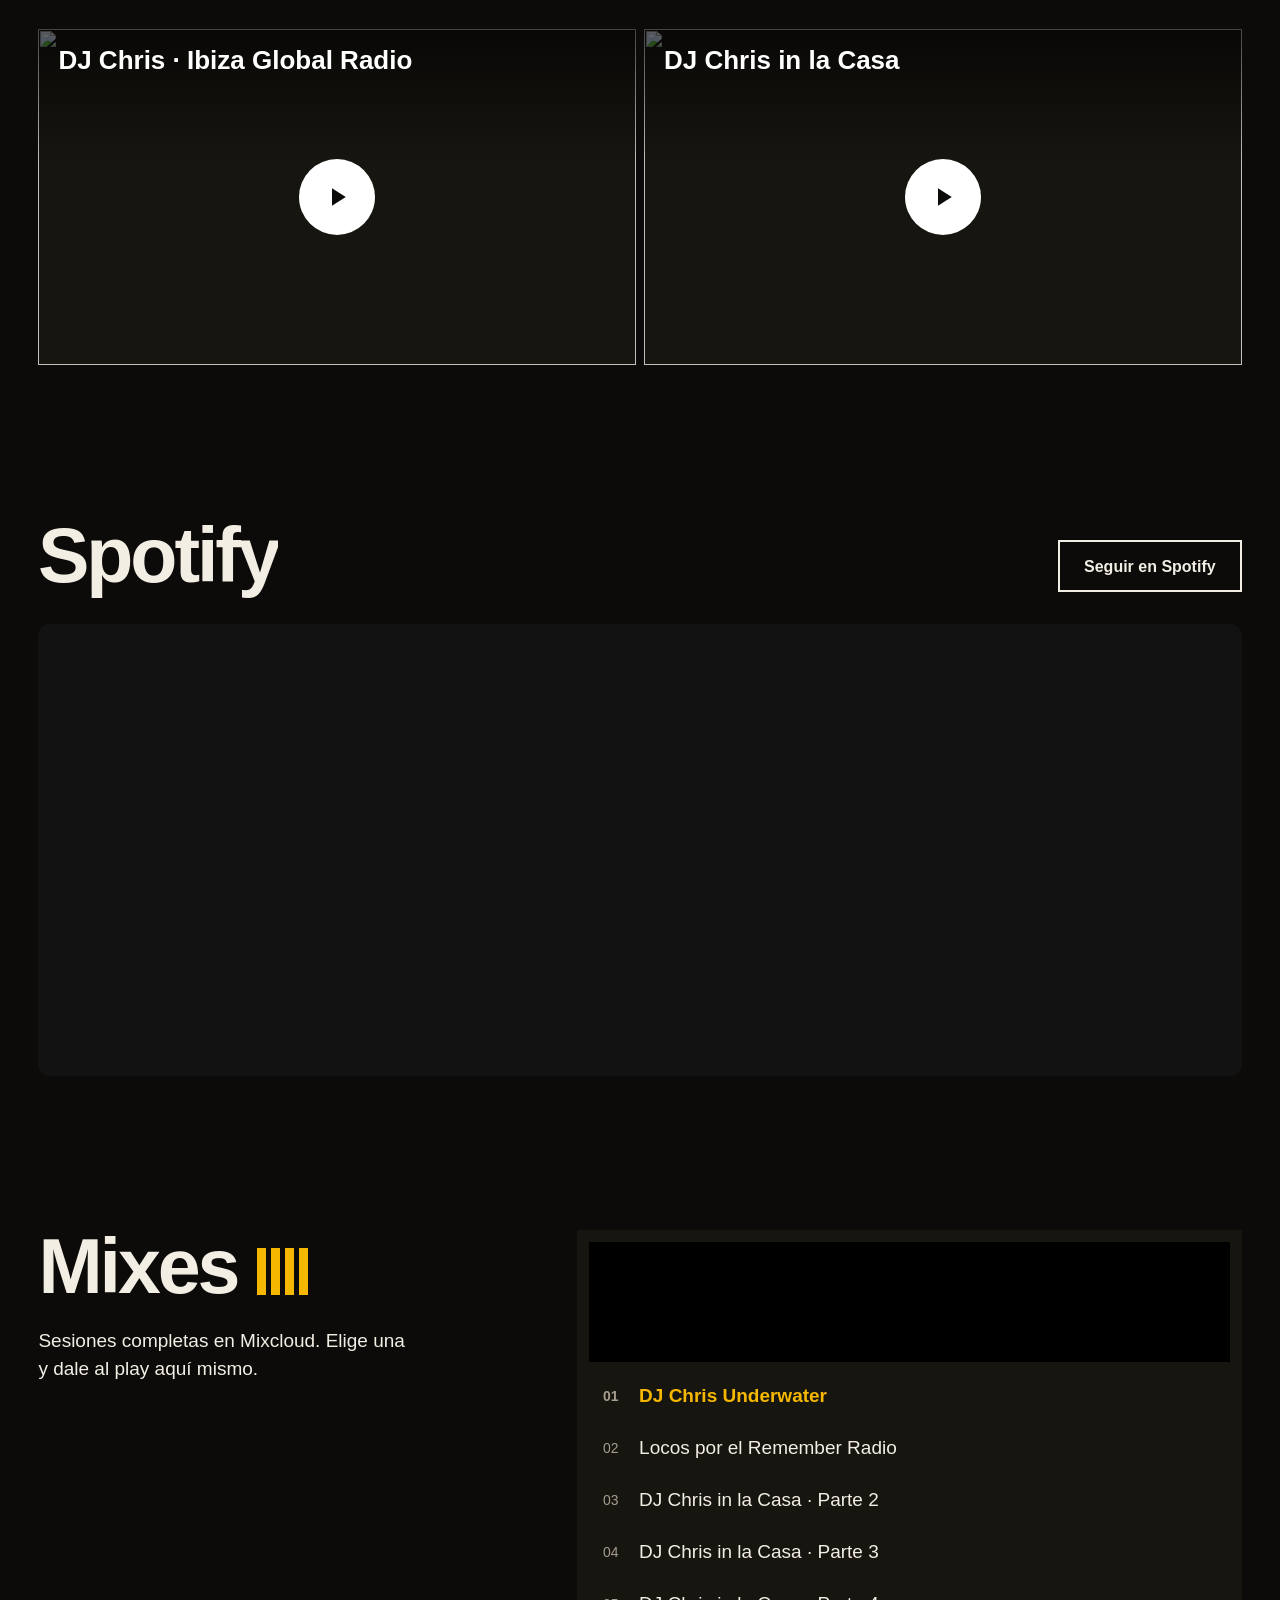
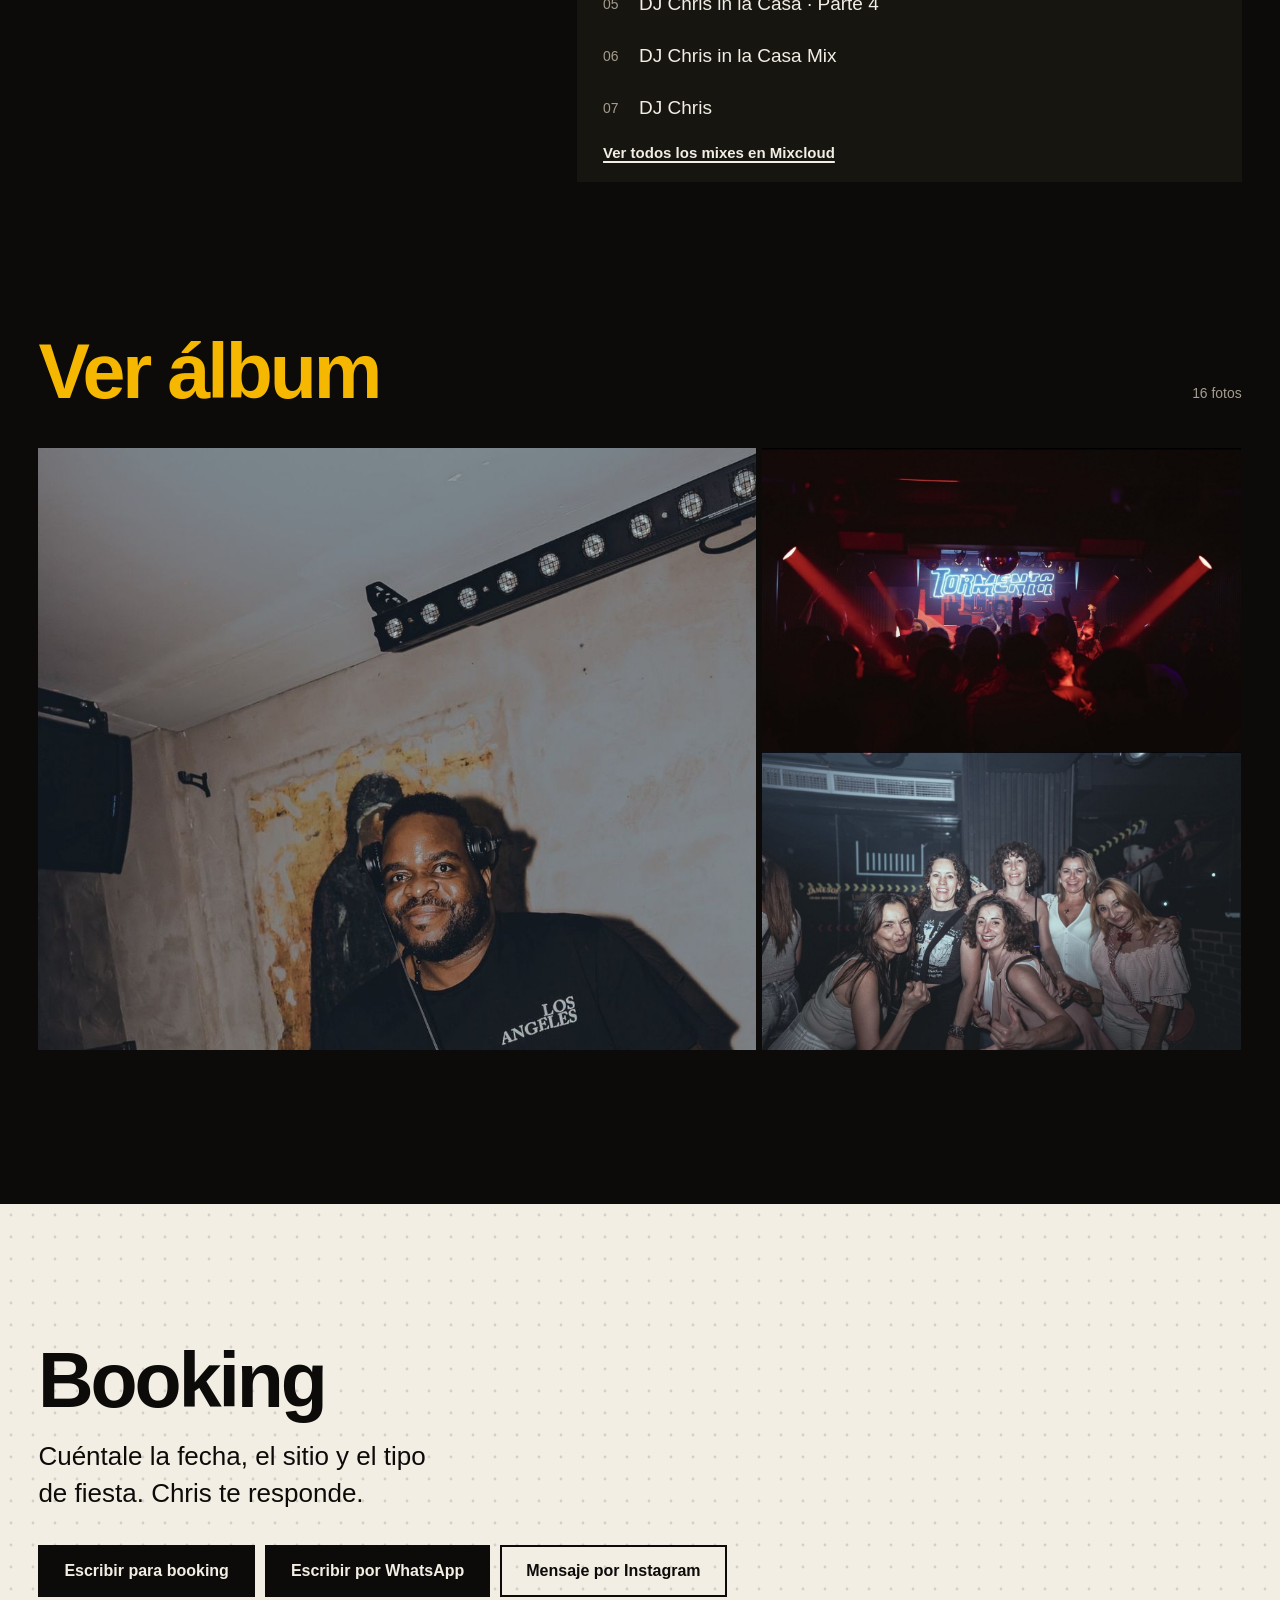
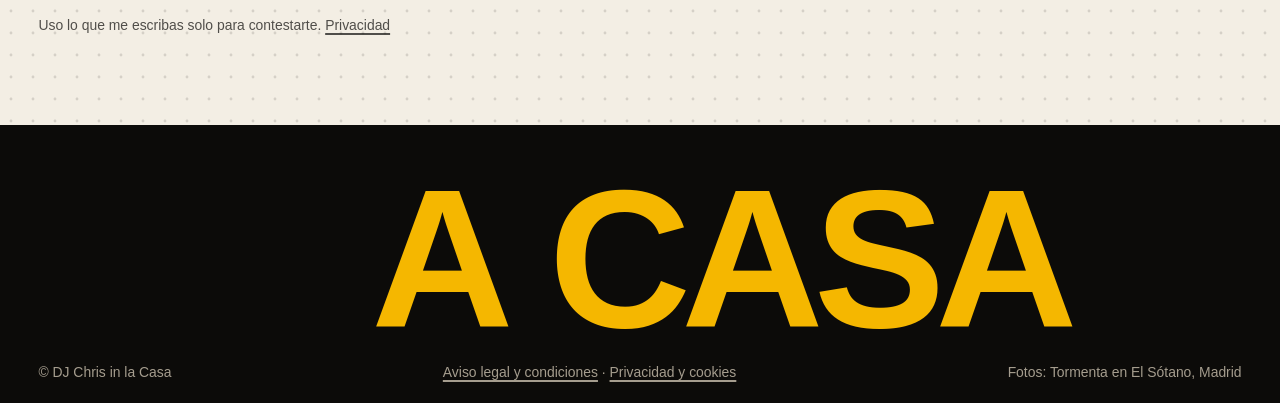
==== commit fd4f2aec: "Underwater 20 dic: 'Más información pronto', sin enlace Co-Authored-By: Claude Opus 5.5 <noreply@ant" ====
--- a/index.html
+++ b/index.html
@@ -646,12 +646,12 @@
         <span class="tix">Entradas</span>
         <span class="lineup">Con Bembi b2b Camila Di Rauso, Giulia Mad b2b Ina Housez, Vico Deep y Yhago</span>
       </a>
-      <a class="show rise" data-date="2026-12-20" href="https://www.instagram.com/bonded.club/" target="_blank" rel="noopener">
+      <div class="show rise" data-date="2026-12-20">
         <span class="date">20.12<small>Domingo · 2026</small></span>
         <span class="what">Underwater</span>
         <span class="where">Bonded · C/ Miguel Ángel, 9 · Madrid</span>
-        <span class="tix">Info</span>
-      </a>
+        <span class="tix">Más información pronto</span>
+      </div>
       <a class="show rise" data-date="2026-12-31" href="https://salaelsotano.com" target="_blank" rel="noopener">
         <span class="date">31.12<small>Jueves · 2026</small></span>
         <span class="what">Nochevieja</span>
@@ -854,7 +854,7 @@
   if(hn&&nextShow){
     var nd=Math.round((next-now)/864e5), cuando=nd===0?'Hoy':nd===1?'Mañana':dias[next.getDay()].charAt(0).toUpperCase()+dias[next.getDay()].slice(1)+' '+next.getDate()+' '+meses[next.getMonth()].slice(0,3);
     var sitio=(nextShow.querySelector('.where').textContent.split('·')[0]||'').trim();
-    hn.innerHTML='<a class="hn-txt" href="#fechas"><span>Próxima: <b>'+cuando+'</b> · '+nextShow.querySelector('.what').textContent+(sitio&&sitio!=='Madrid'?', '+sitio:'')+'</span></a><a class="hn-tix" href="'+nextShow.href+'"'+(nextShow.target?' target="_blank" rel="noopener"':'')+'>'+nextShow.querySelector('.tix').textContent+'</a>';
+    hn.innerHTML='<a class="hn-txt" href="#fechas"><span>Próxima: <b>'+cuando+'</b> · '+nextShow.querySelector('.what').textContent+(sitio&&sitio!=='Madrid'?', '+sitio:'')+'</span></a>'+(nextShow.href?'<a class="hn-tix" href="'+nextShow.href+'"'+(nextShow.target?' target="_blank" rel="noopener"':'')+'>'+nextShow.querySelector('.tix').textContent+'</a>':'');
     hn.hidden=false;
   }
   var out=document.getElementById('next');
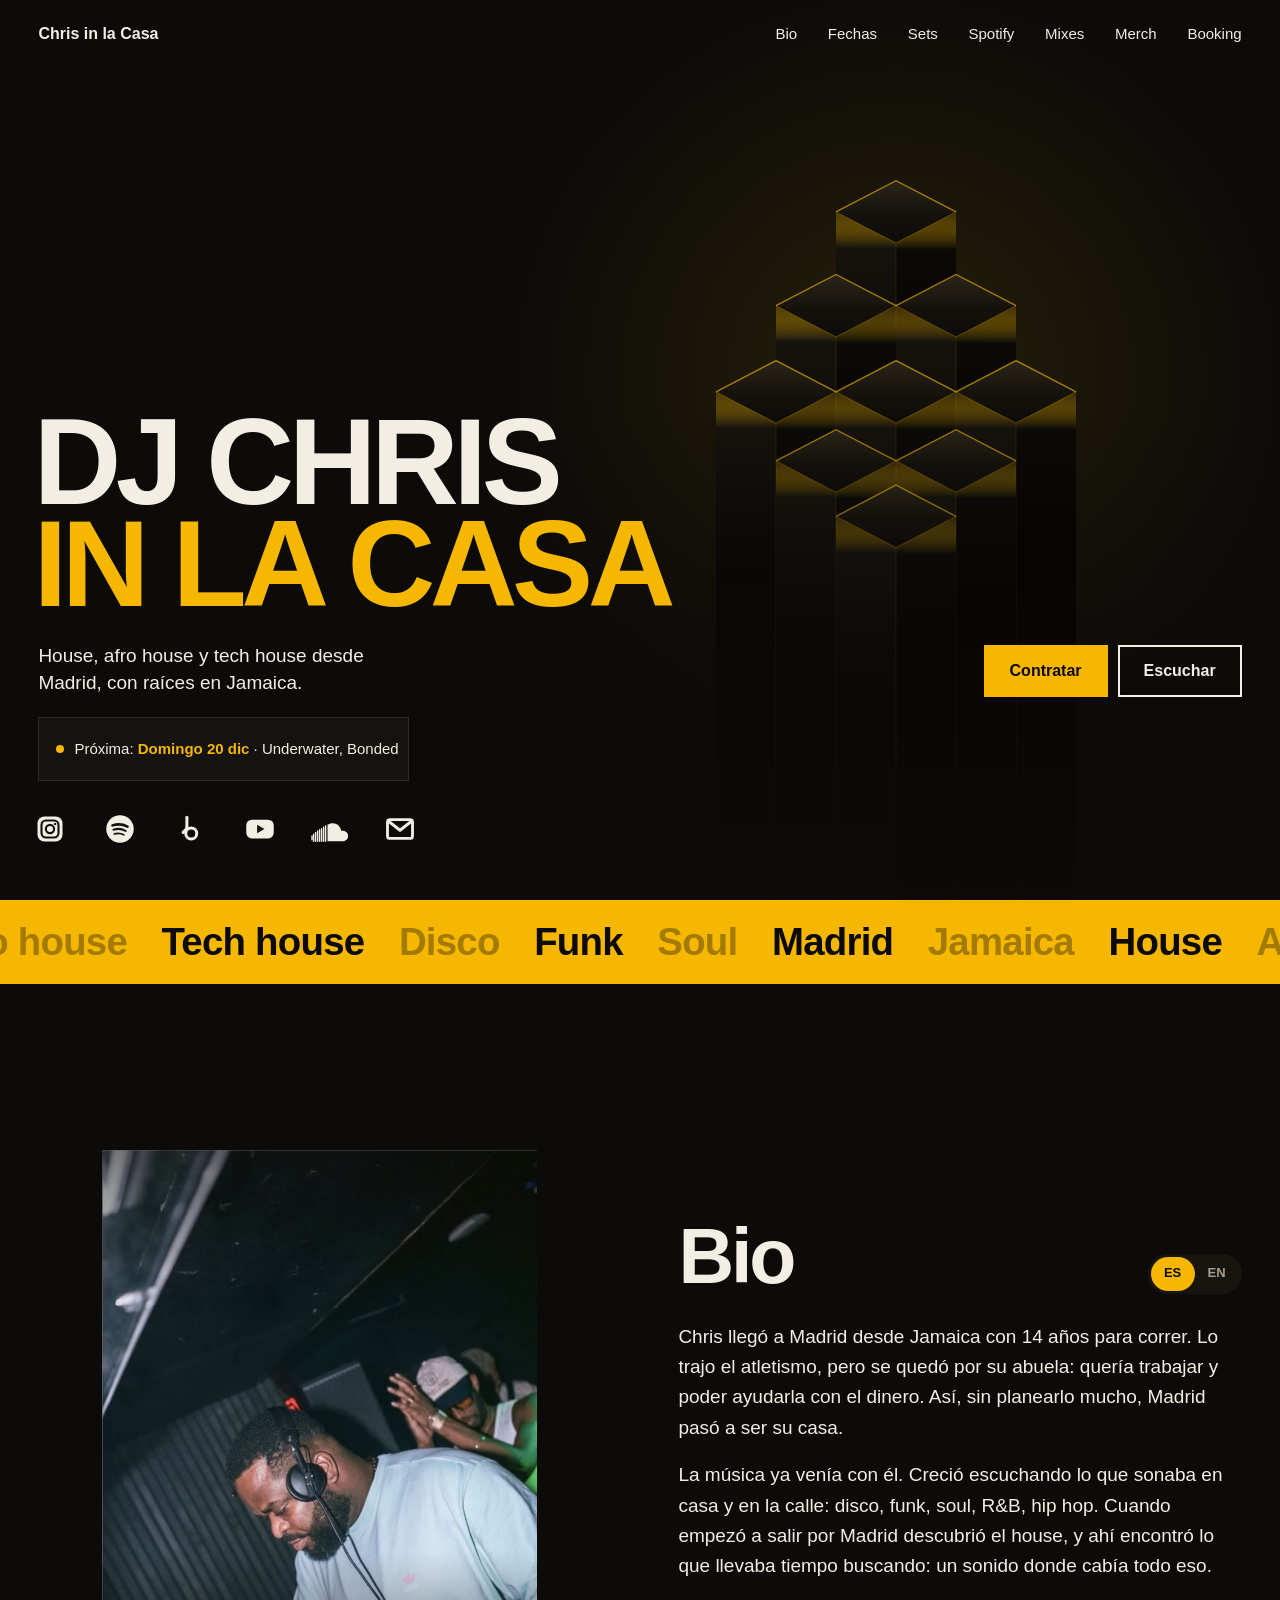
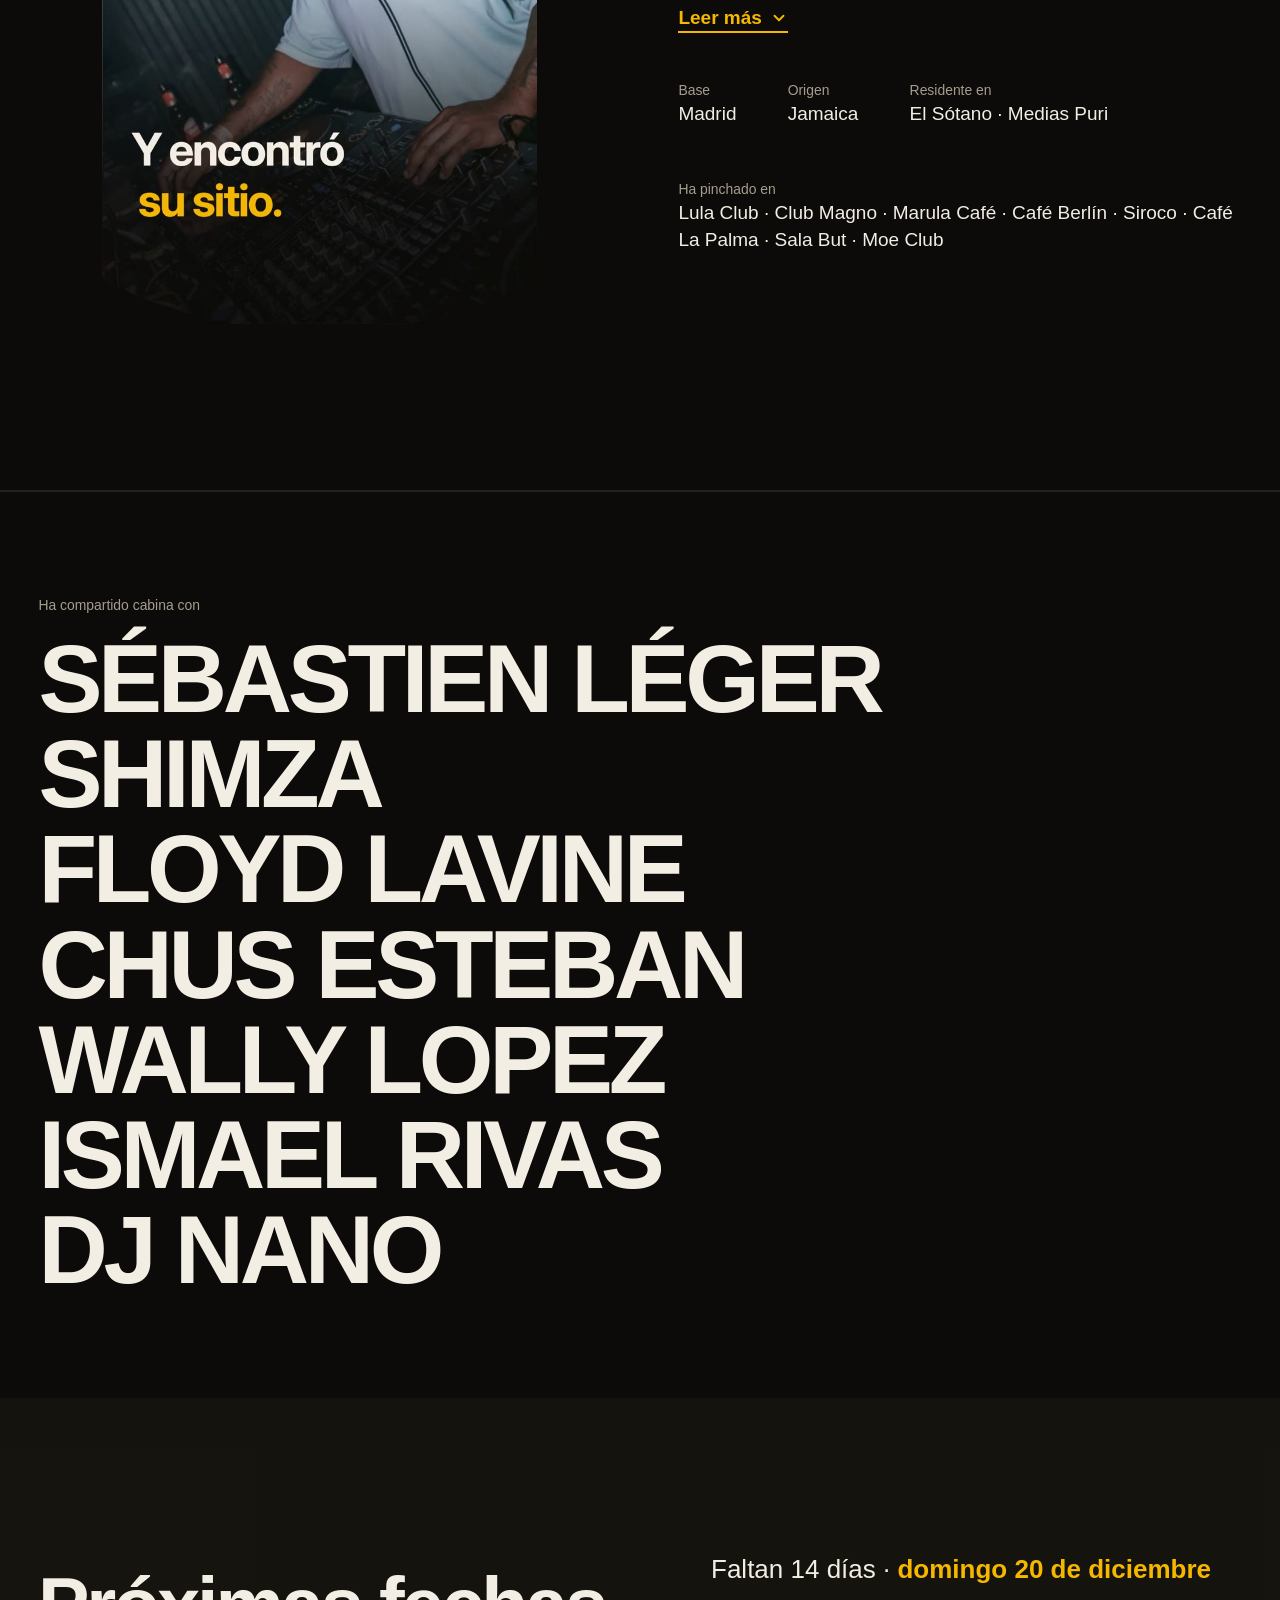
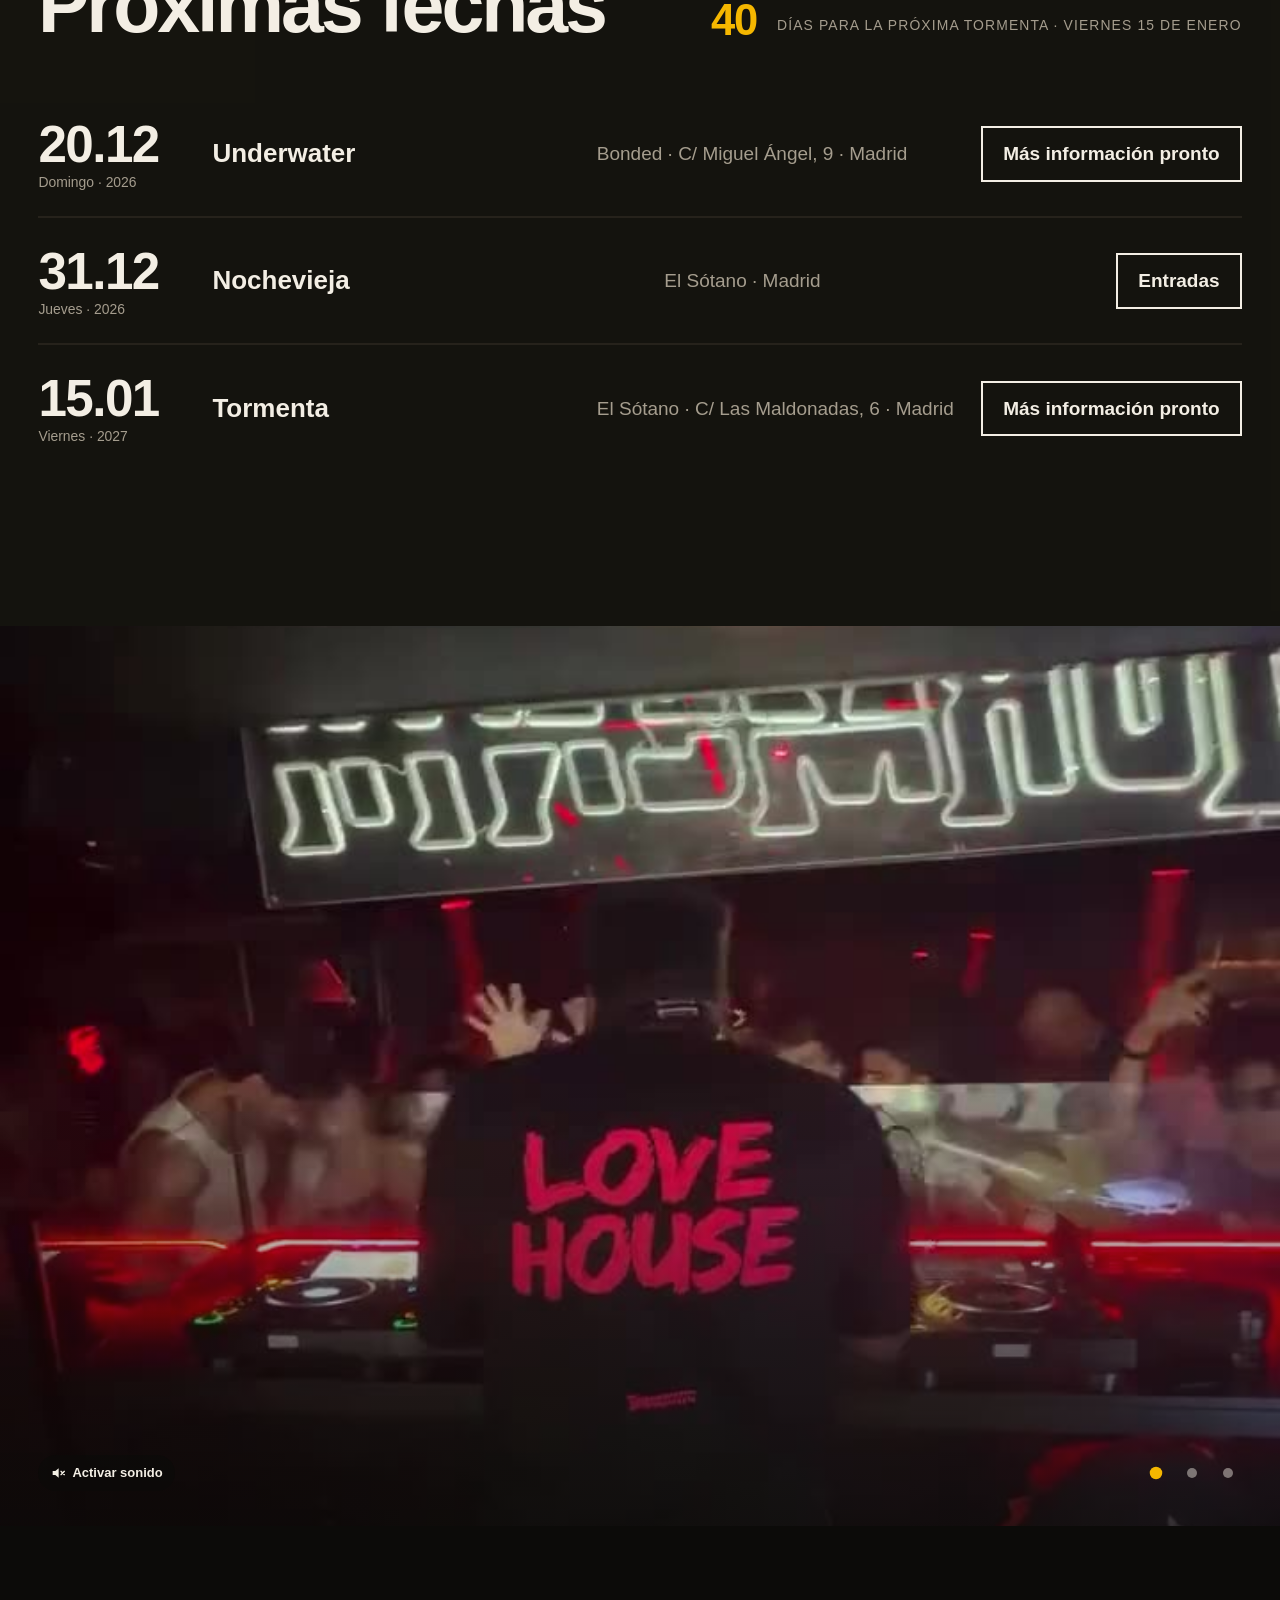
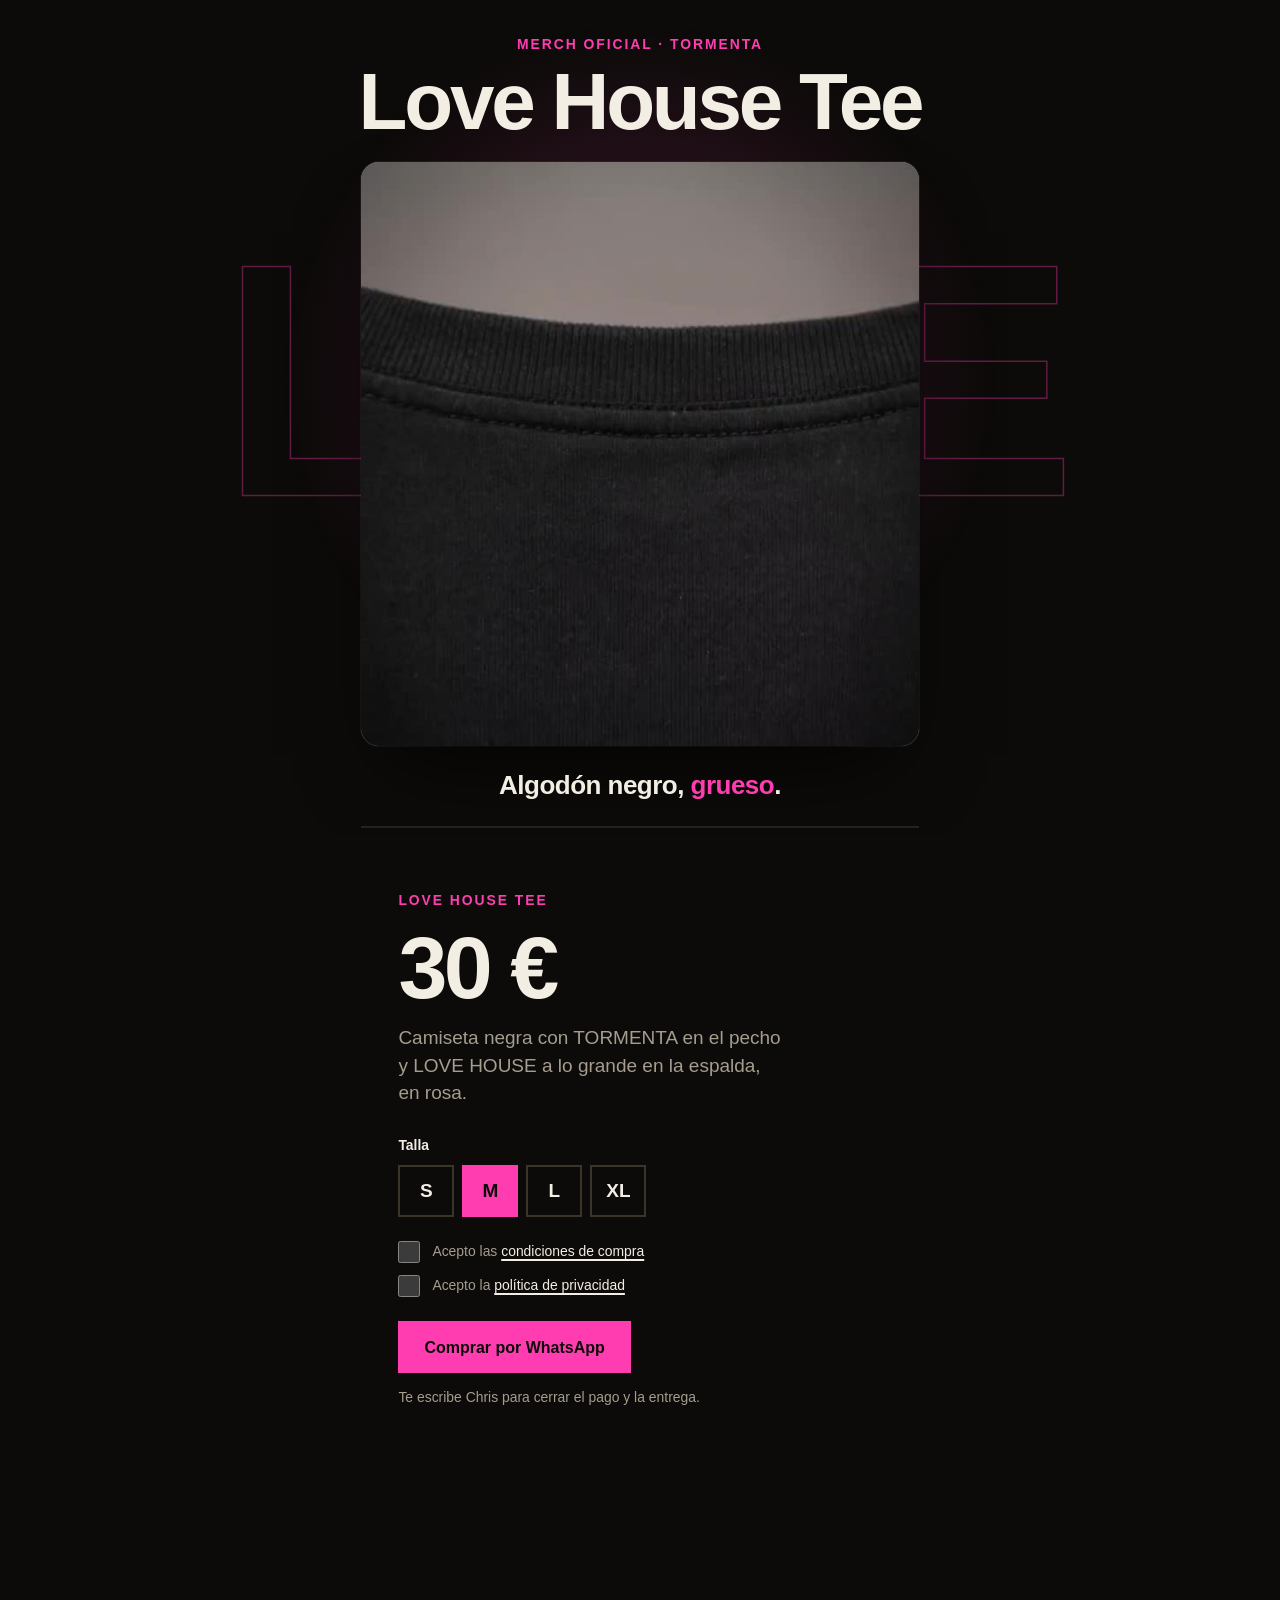
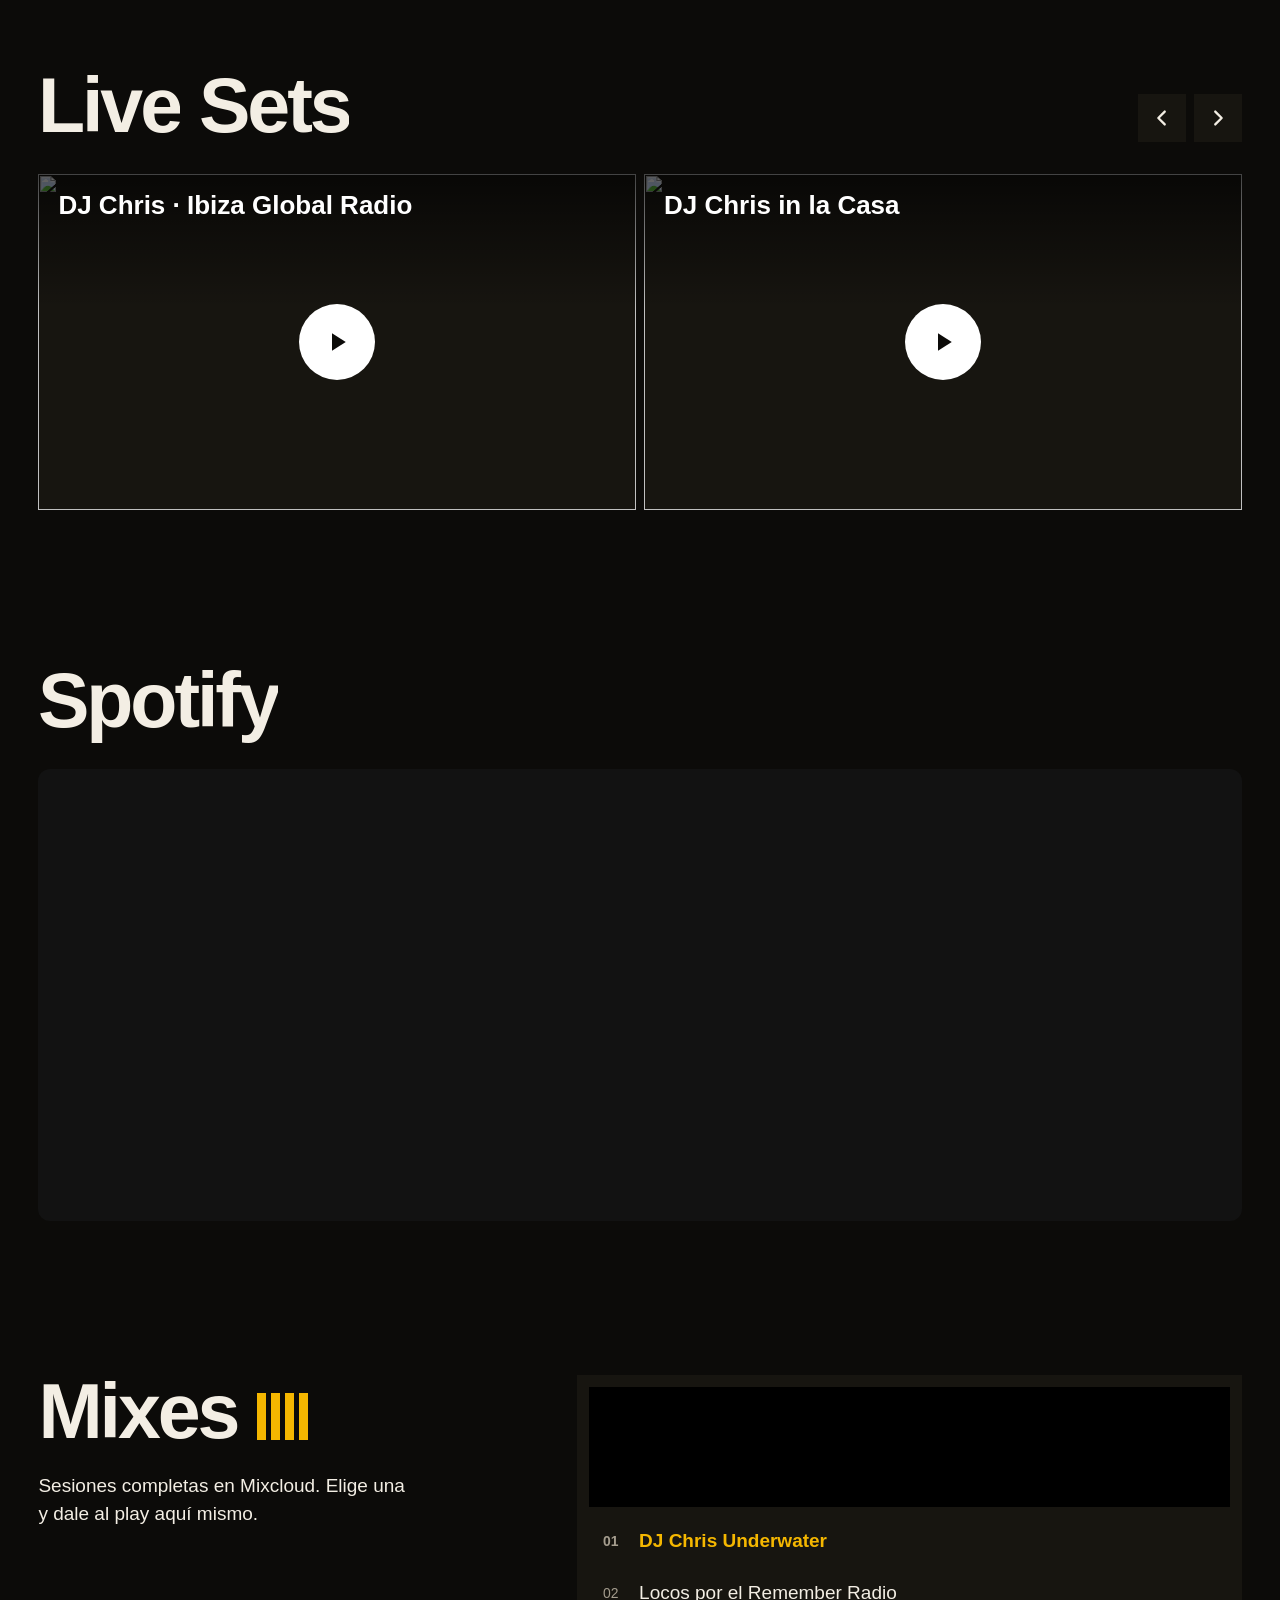
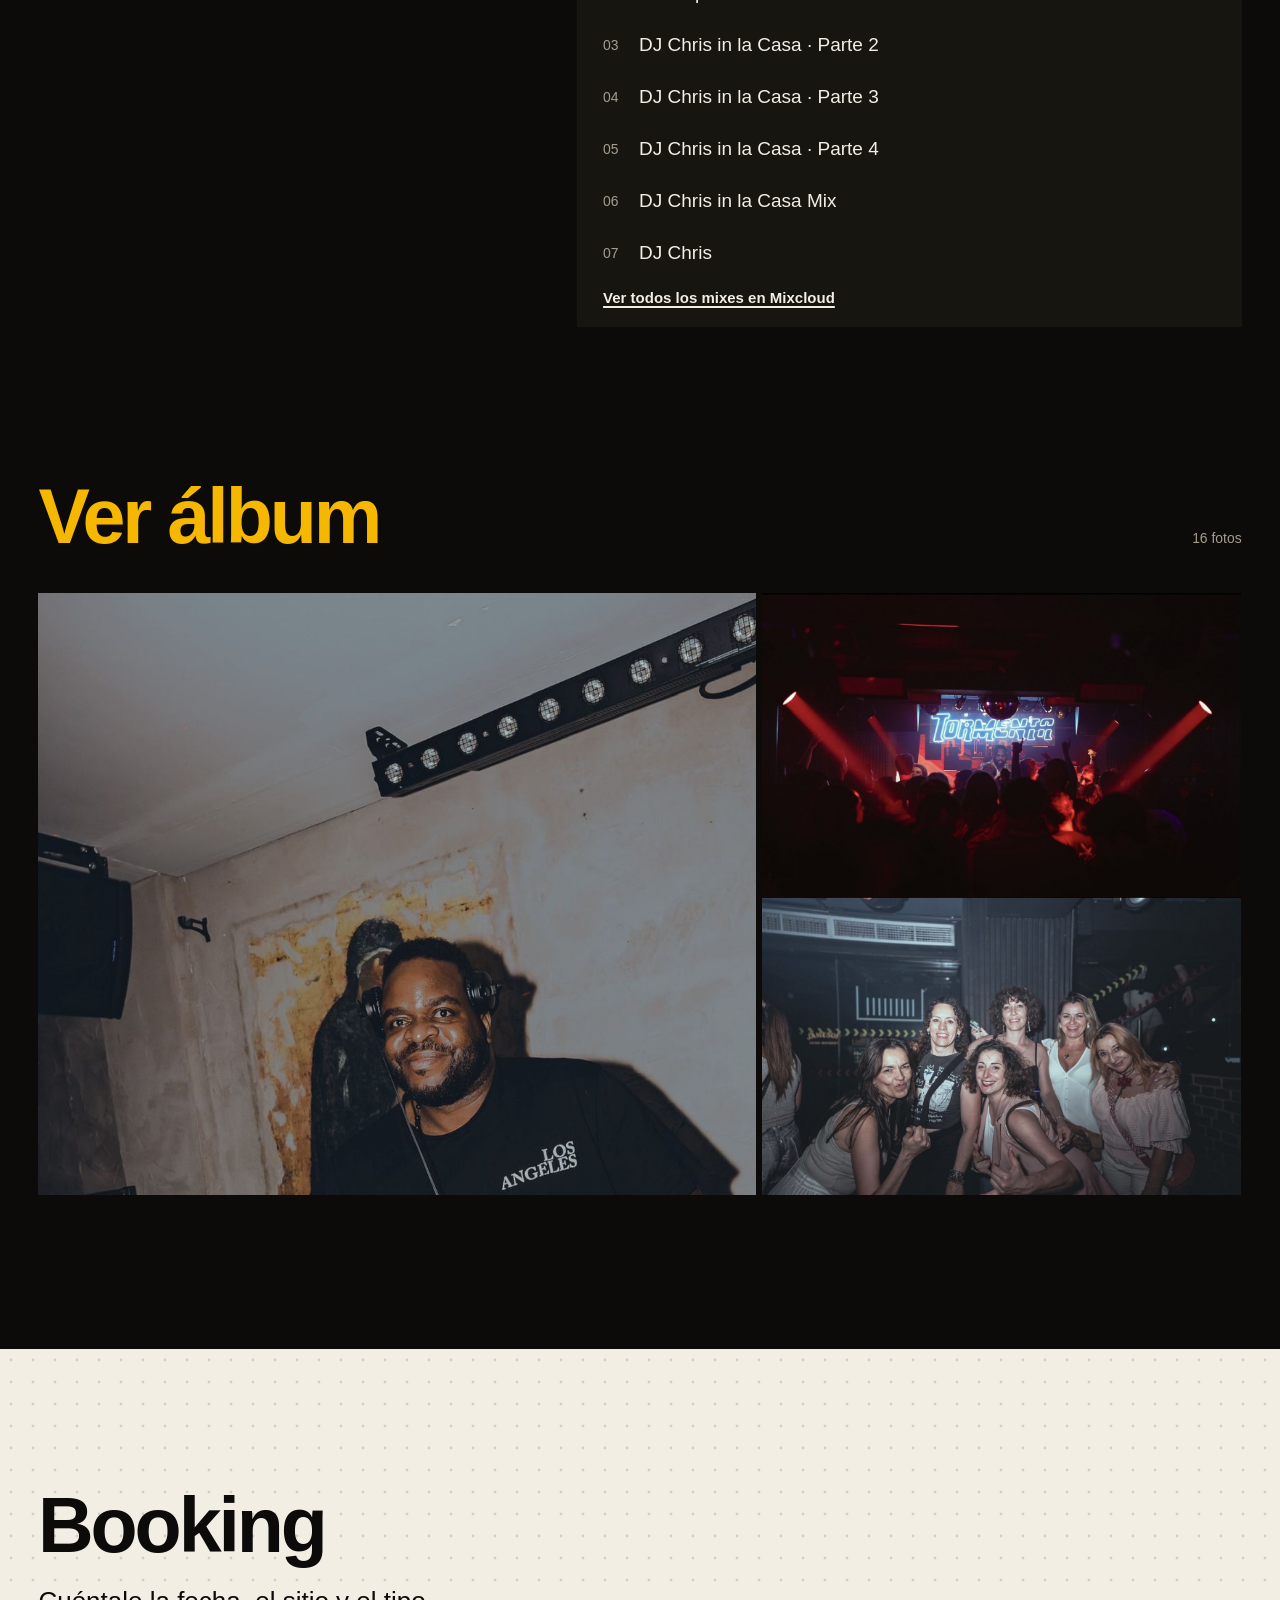
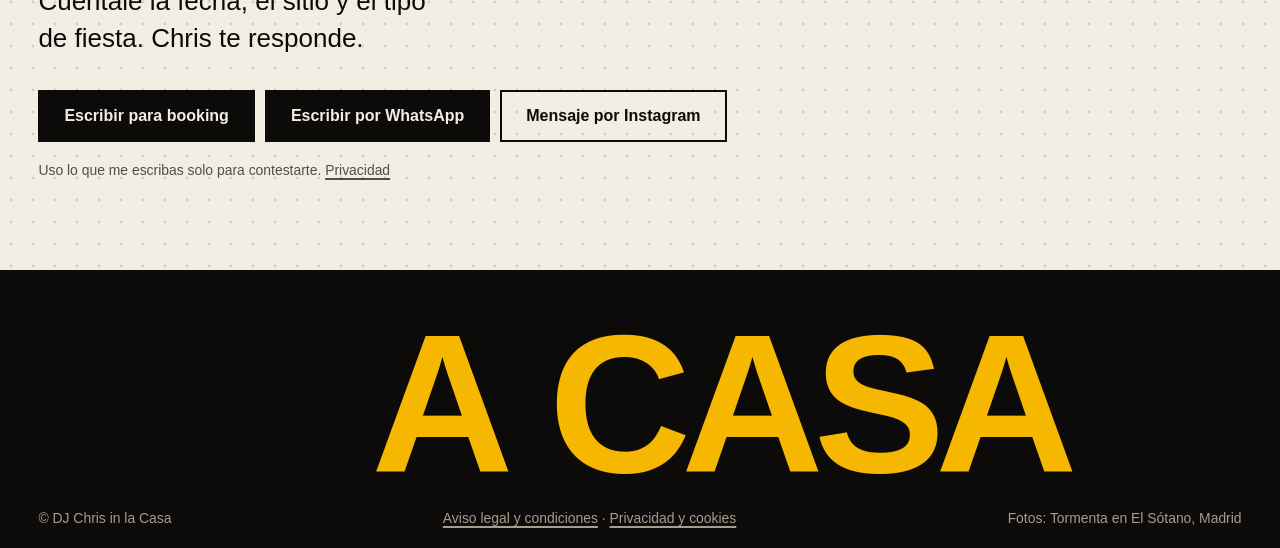
==== commit f1be9880: "Fecha nueva: Tormenta 15 ene 2027 Co-Authored-By: Claude Opus 5.5 <noreply@anthropic.com> Claude-Ses" ====
--- a/index.html
+++ b/index.html
@@ -658,6 +658,12 @@
         <span class="where">El Sótano · Madrid</span>
         <span class="tix">Entradas</span>
       </a>
+      <div class="show rise" data-date="2027-01-15">
+        <span class="date">15.01<small>Viernes · 2027</small></span>
+        <span class="what">Tormenta</span>
+        <span class="where">El Sótano · C/ Las Maldonadas, 6 · Madrid</span>
+        <span class="tix">Más información pronto</span>
+      </div>
     </div>
   </section>
 
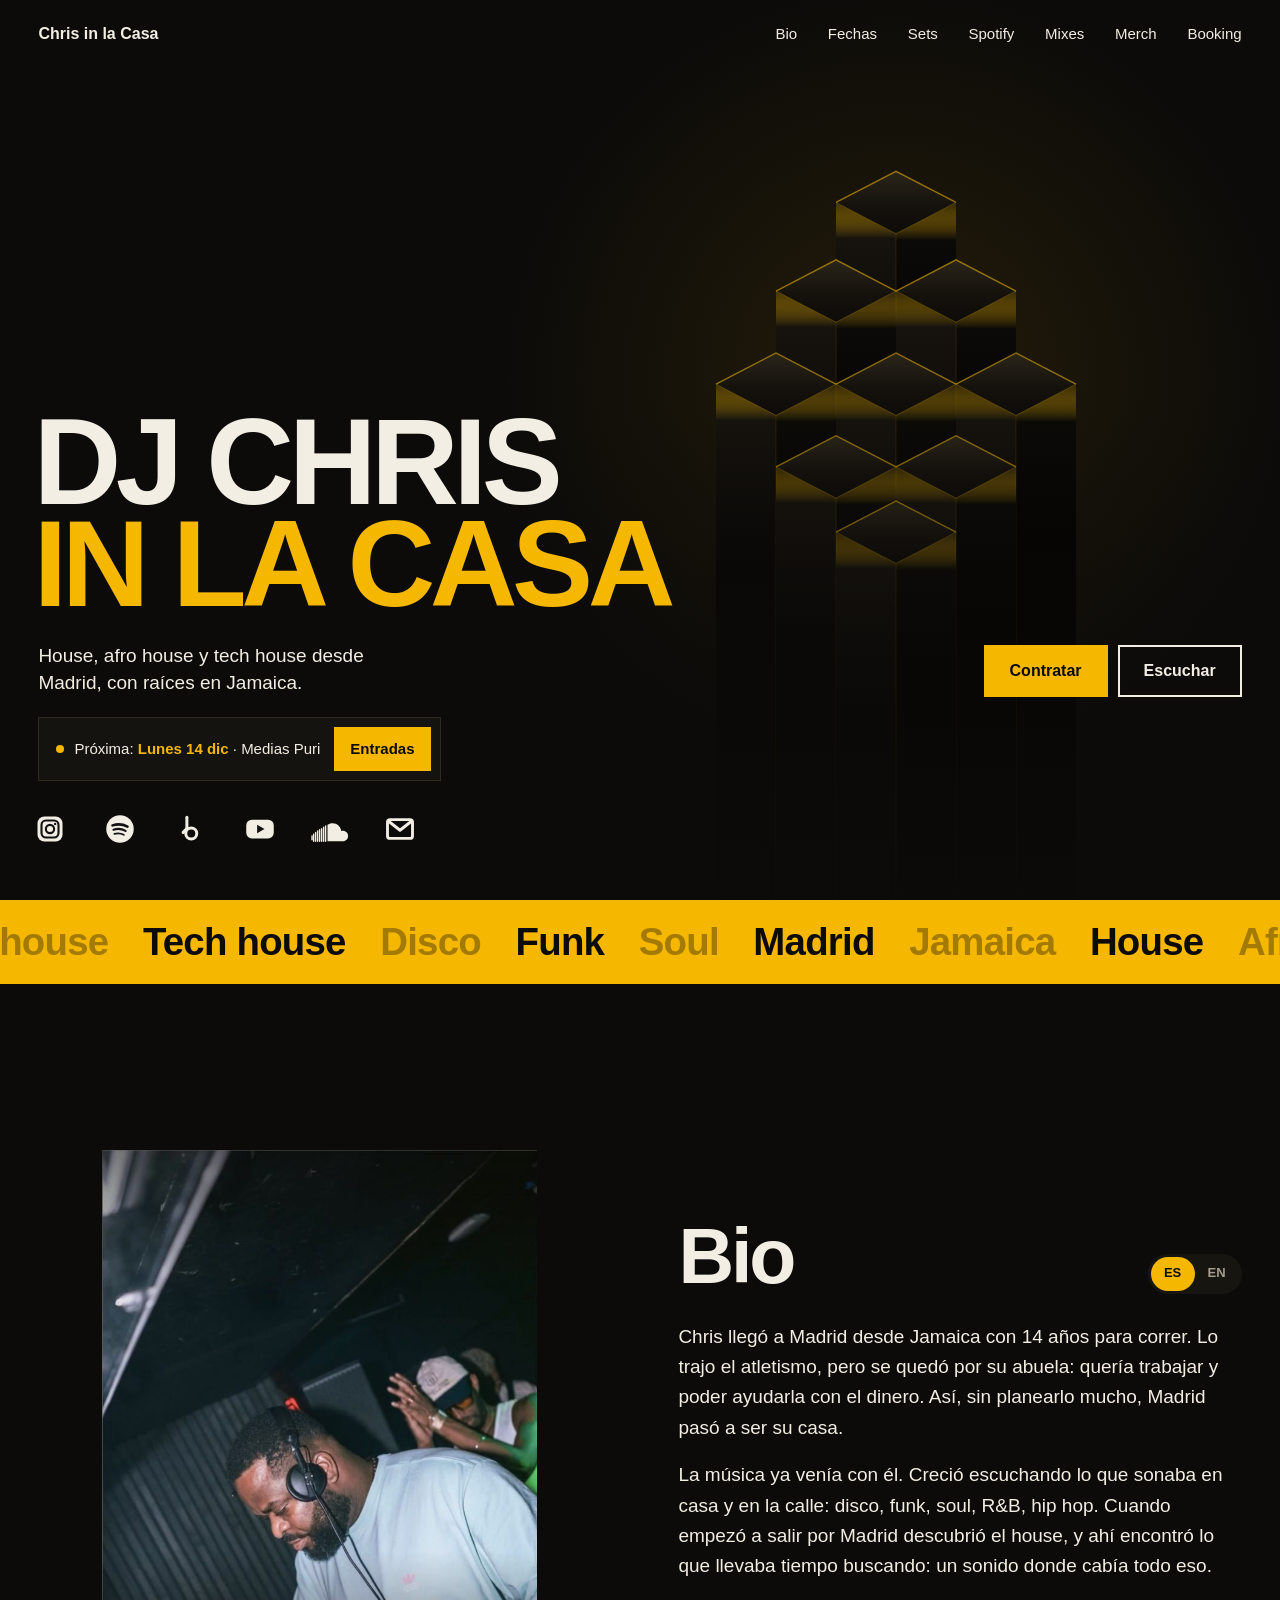
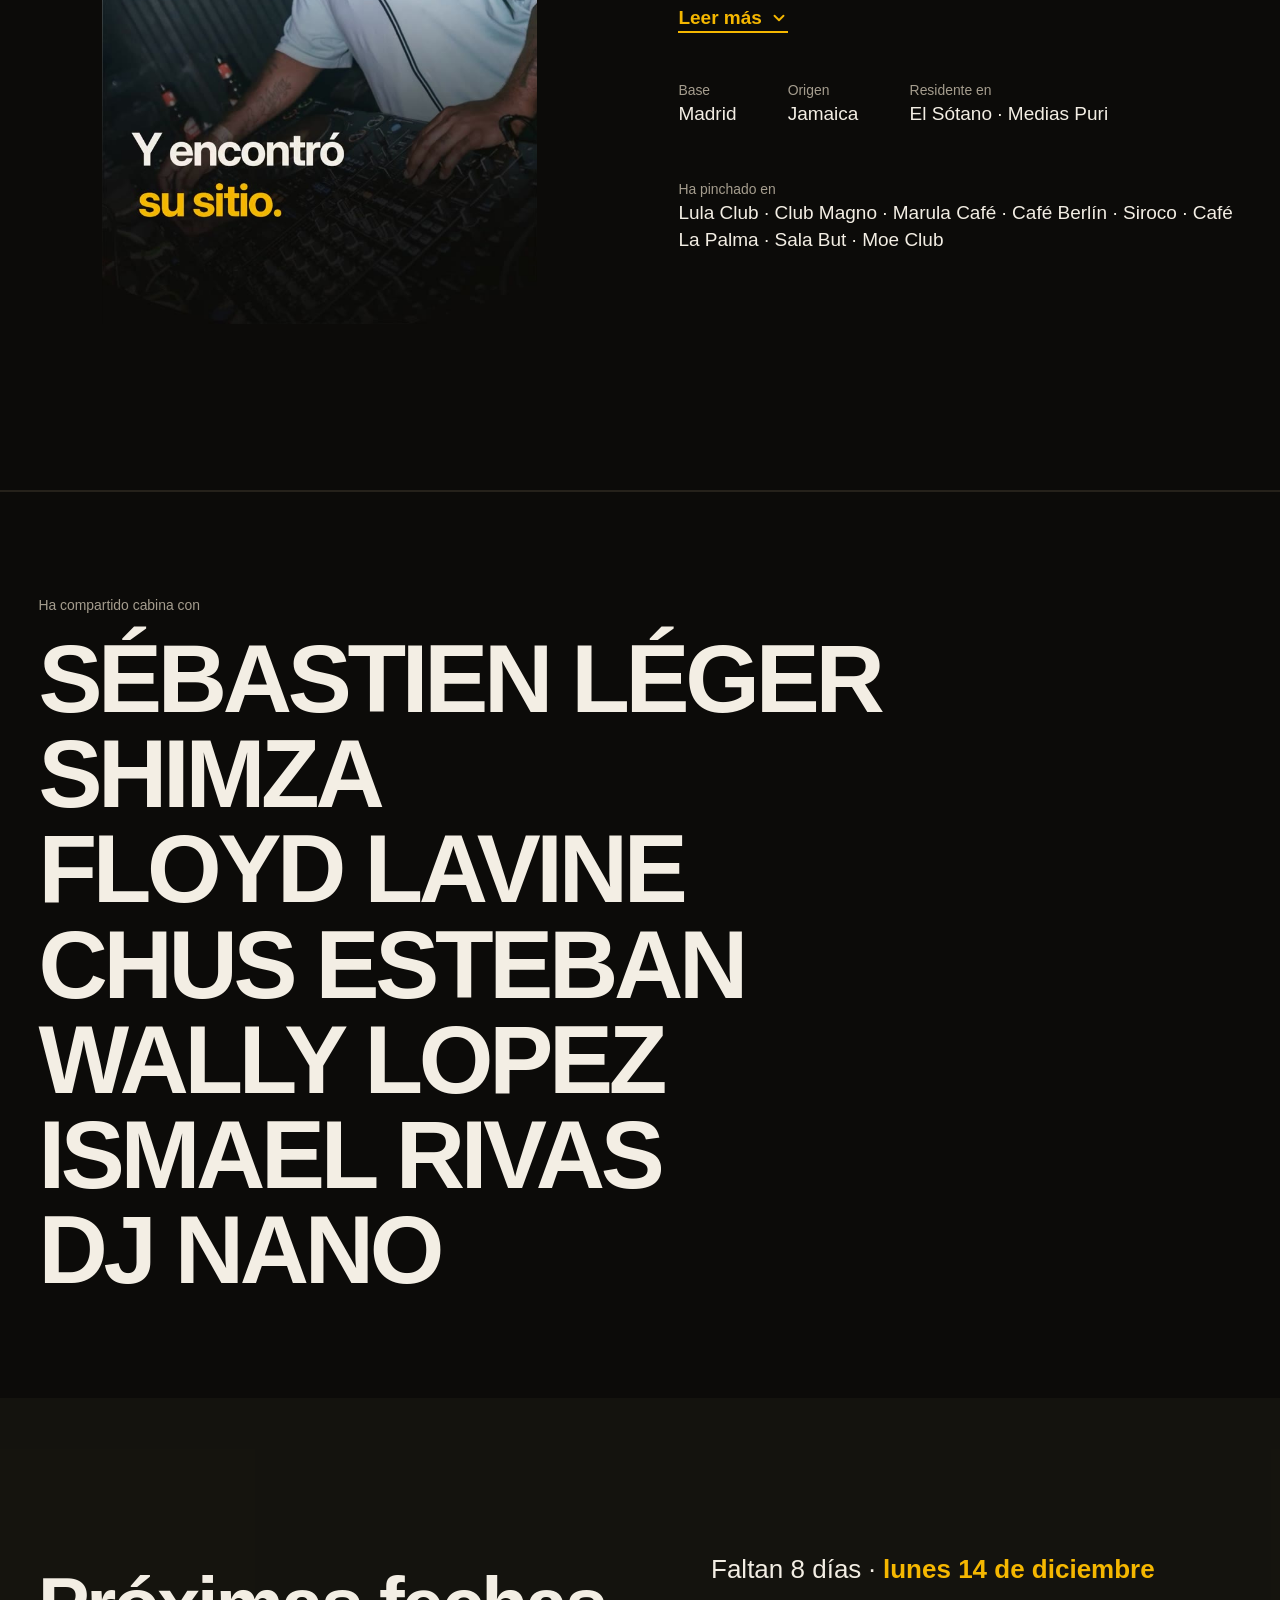
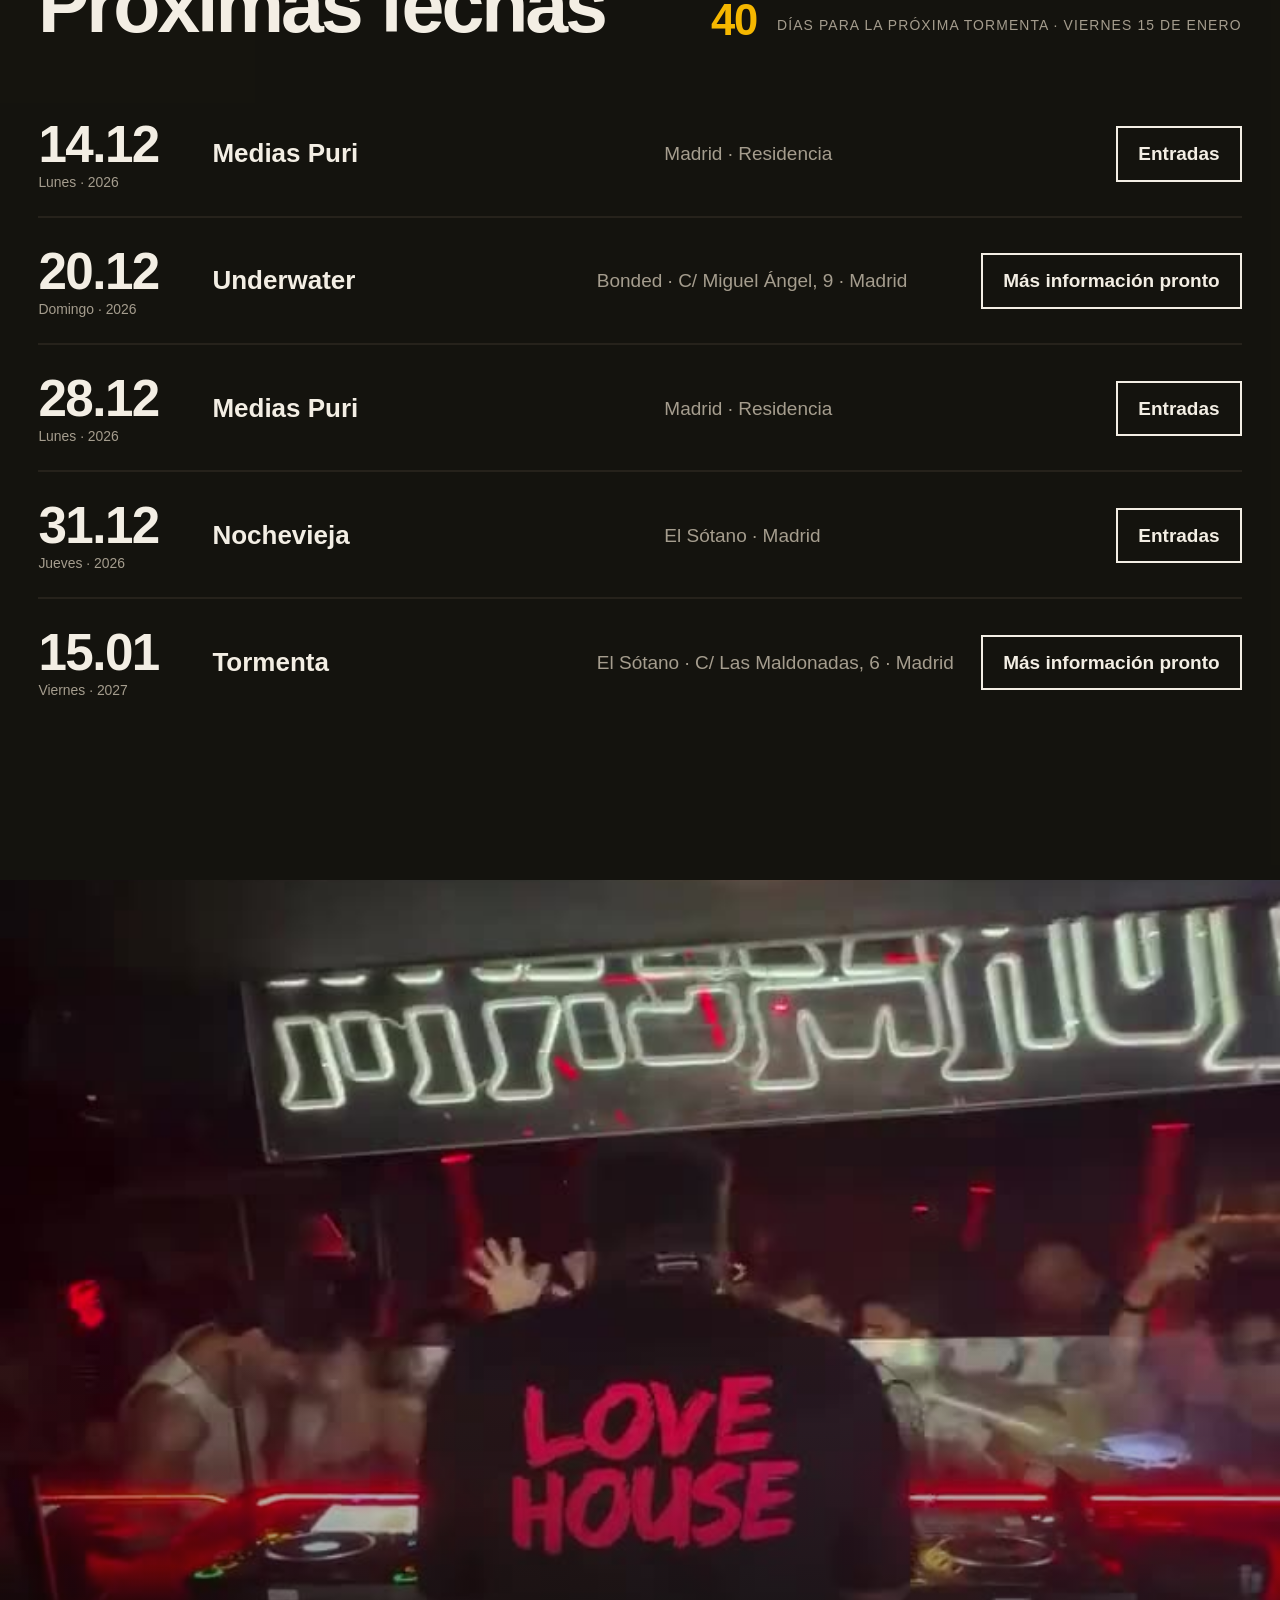
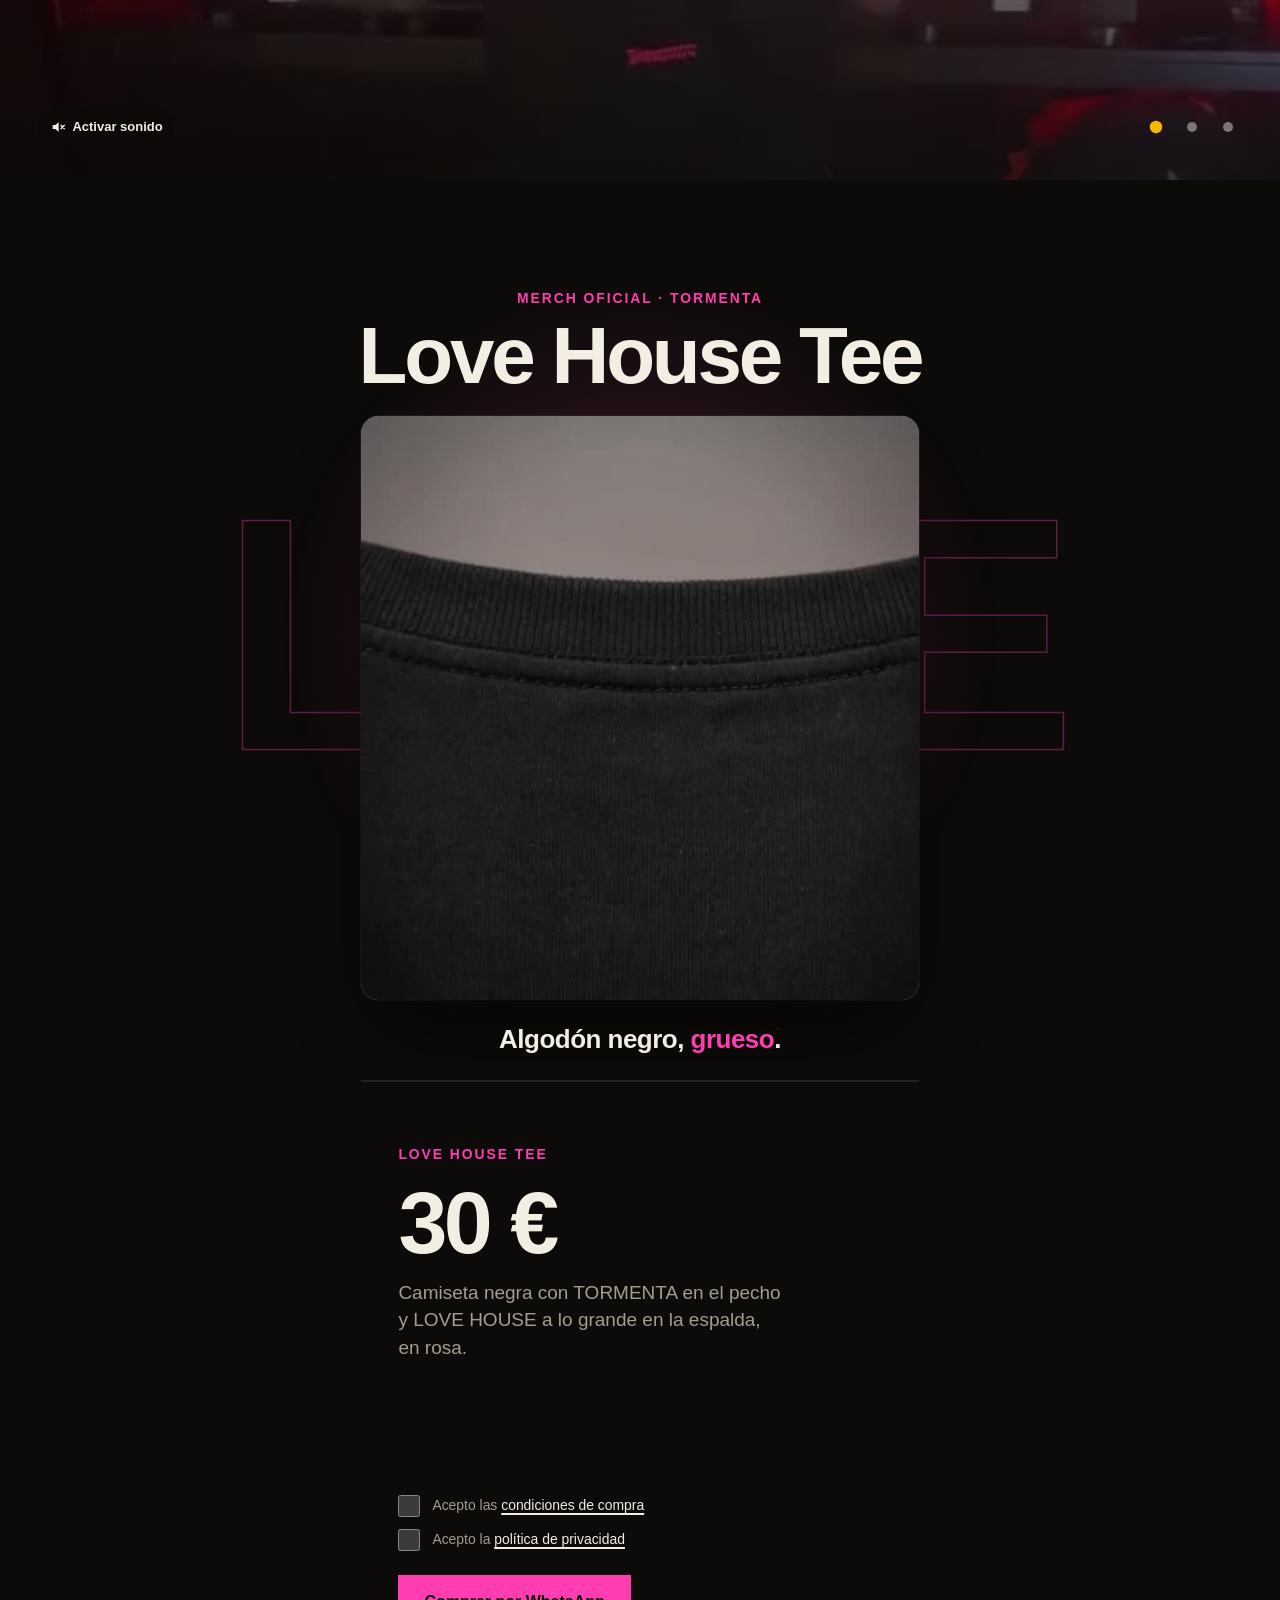
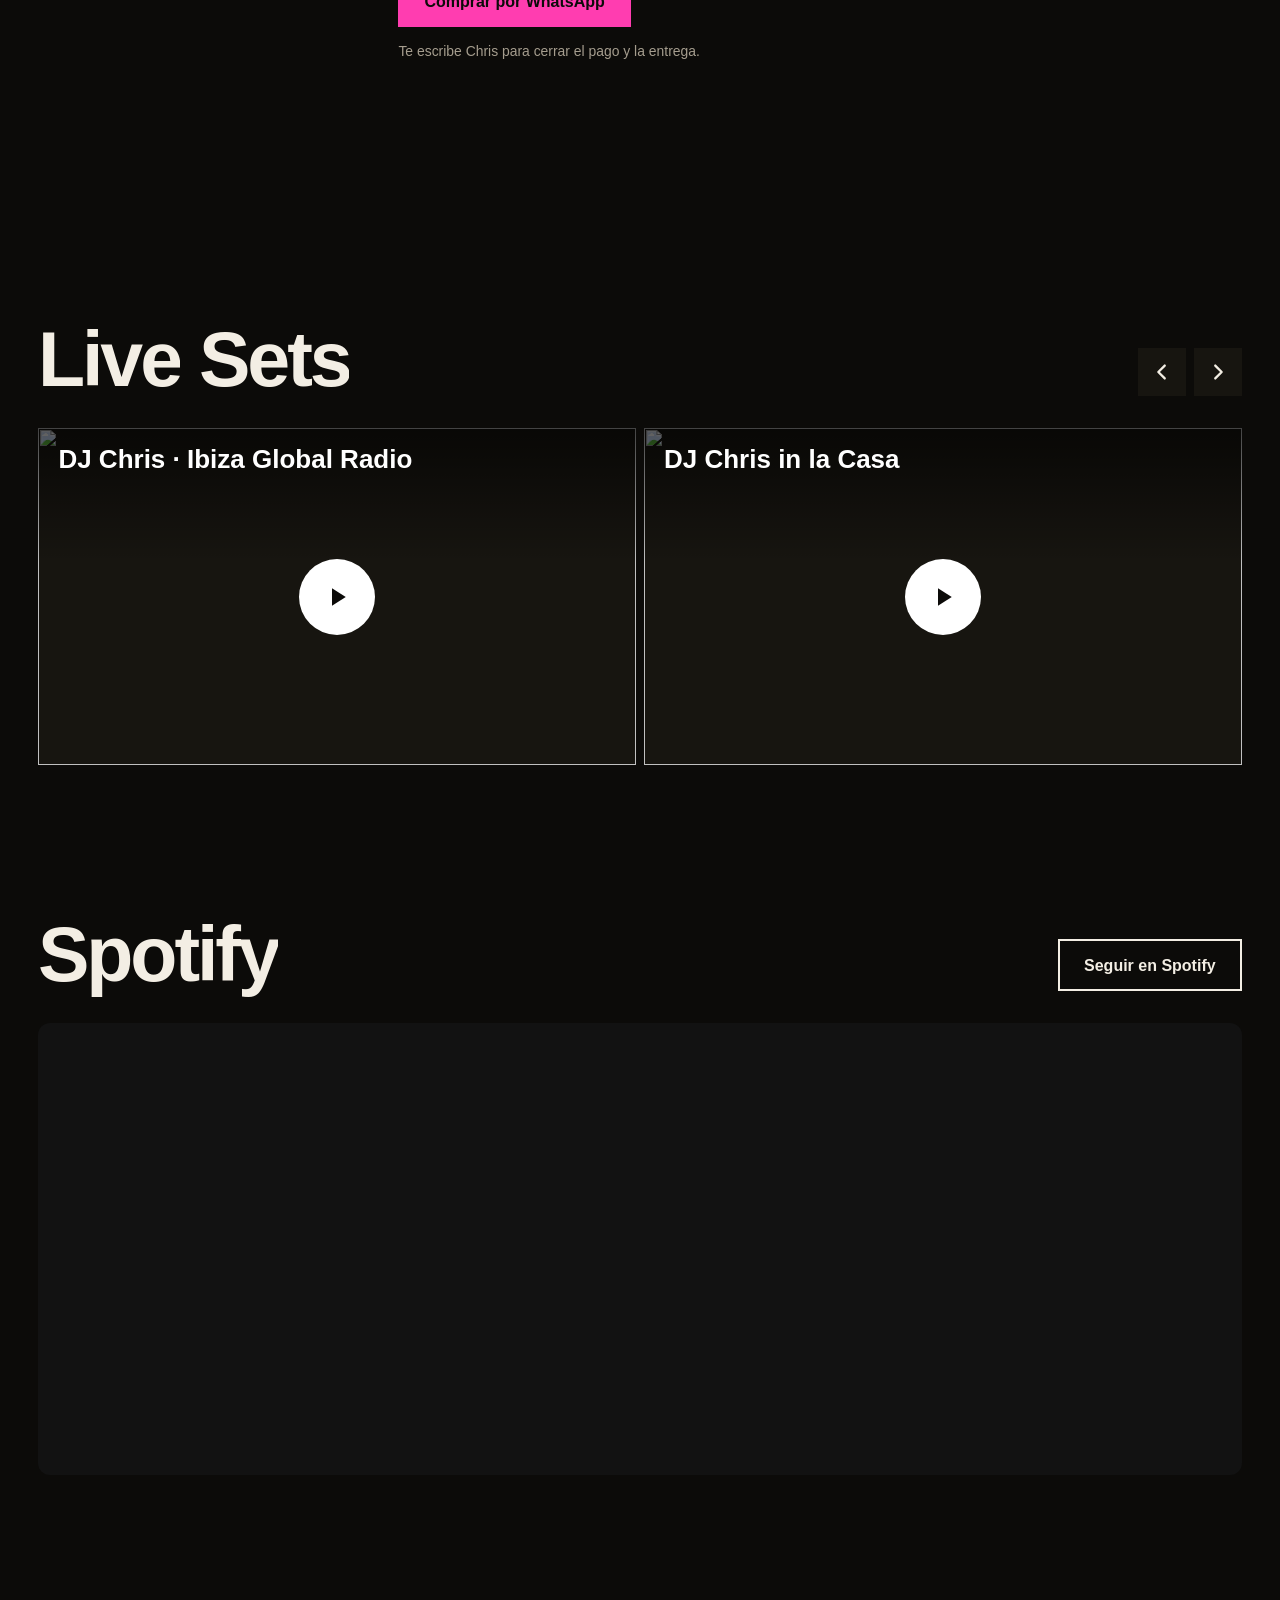
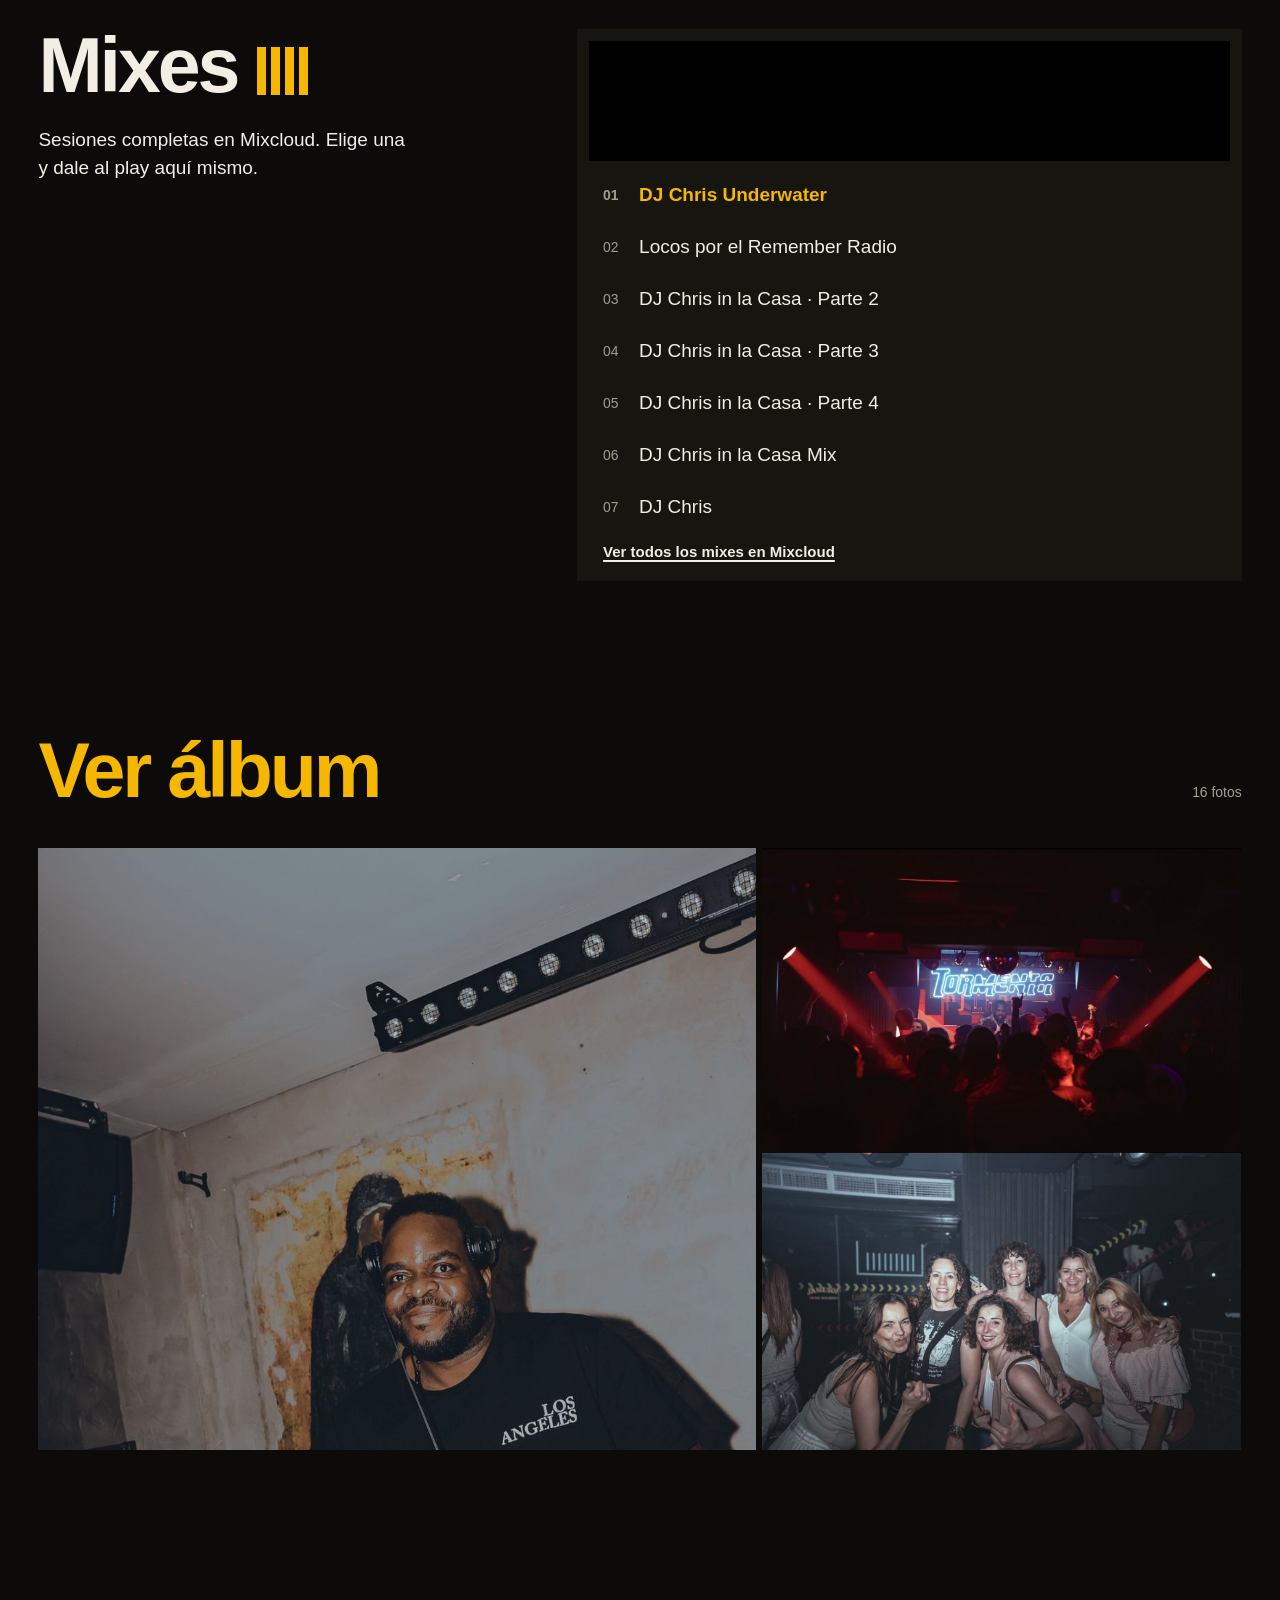
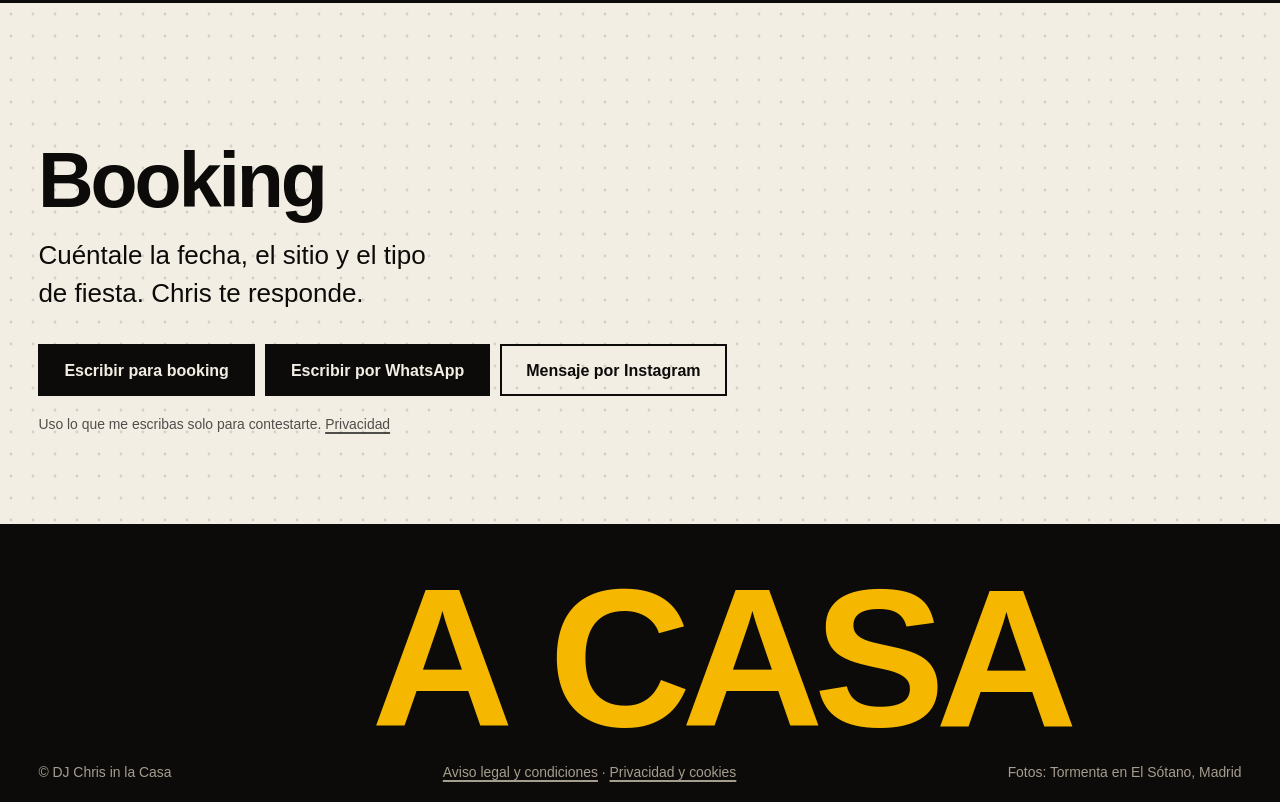
==== commit f09adc17: "Añadir Medias Puri 14 y 28 de diciembre Co-Authored-By: Claude Opus 5.5 <noreply@anthropic.com> Clau" ====
--- a/index.html
+++ b/index.html
@@ -646,12 +646,24 @@
         <span class="tix">Entradas</span>
         <span class="lineup">Con Bembi b2b Camila Di Rauso, Giulia Mad b2b Ina Housez, Vico Deep y Yhago</span>
       </a>
+      <a class="show rise" data-date="2026-12-14" href="https://tickets.oneboxtds.com/mediaspuri/select/3036348" target="_blank" rel="noopener">
+        <span class="date">14.12<small>Lunes · 2026</small></span>
+        <span class="what">Medias Puri</span>
+        <span class="where">Madrid · Residencia</span>
+        <span class="tix">Entradas</span>
+      </a>
       <div class="show rise" data-date="2026-12-20">
         <span class="date">20.12<small>Domingo · 2026</small></span>
         <span class="what">Underwater</span>
         <span class="where">Bonded · C/ Miguel Ángel, 9 · Madrid</span>
         <span class="tix">Más información pronto</span>
       </div>
+      <a class="show rise" data-date="2026-12-28" href="https://tickets.oneboxtds.com/mediaspuri/select/3036348" target="_blank" rel="noopener">
+        <span class="date">28.12<small>Lunes · 2026</small></span>
+        <span class="what">Medias Puri</span>
+        <span class="where">Madrid · Residencia</span>
+        <span class="tix">Entradas</span>
+      </a>
       <a class="show rise" data-date="2026-12-31" href="https://salaelsotano.com" target="_blank" rel="noopener">
         <span class="date">31.12<small>Jueves · 2026</small></span>
         <span class="what">Nochevieja</span>
